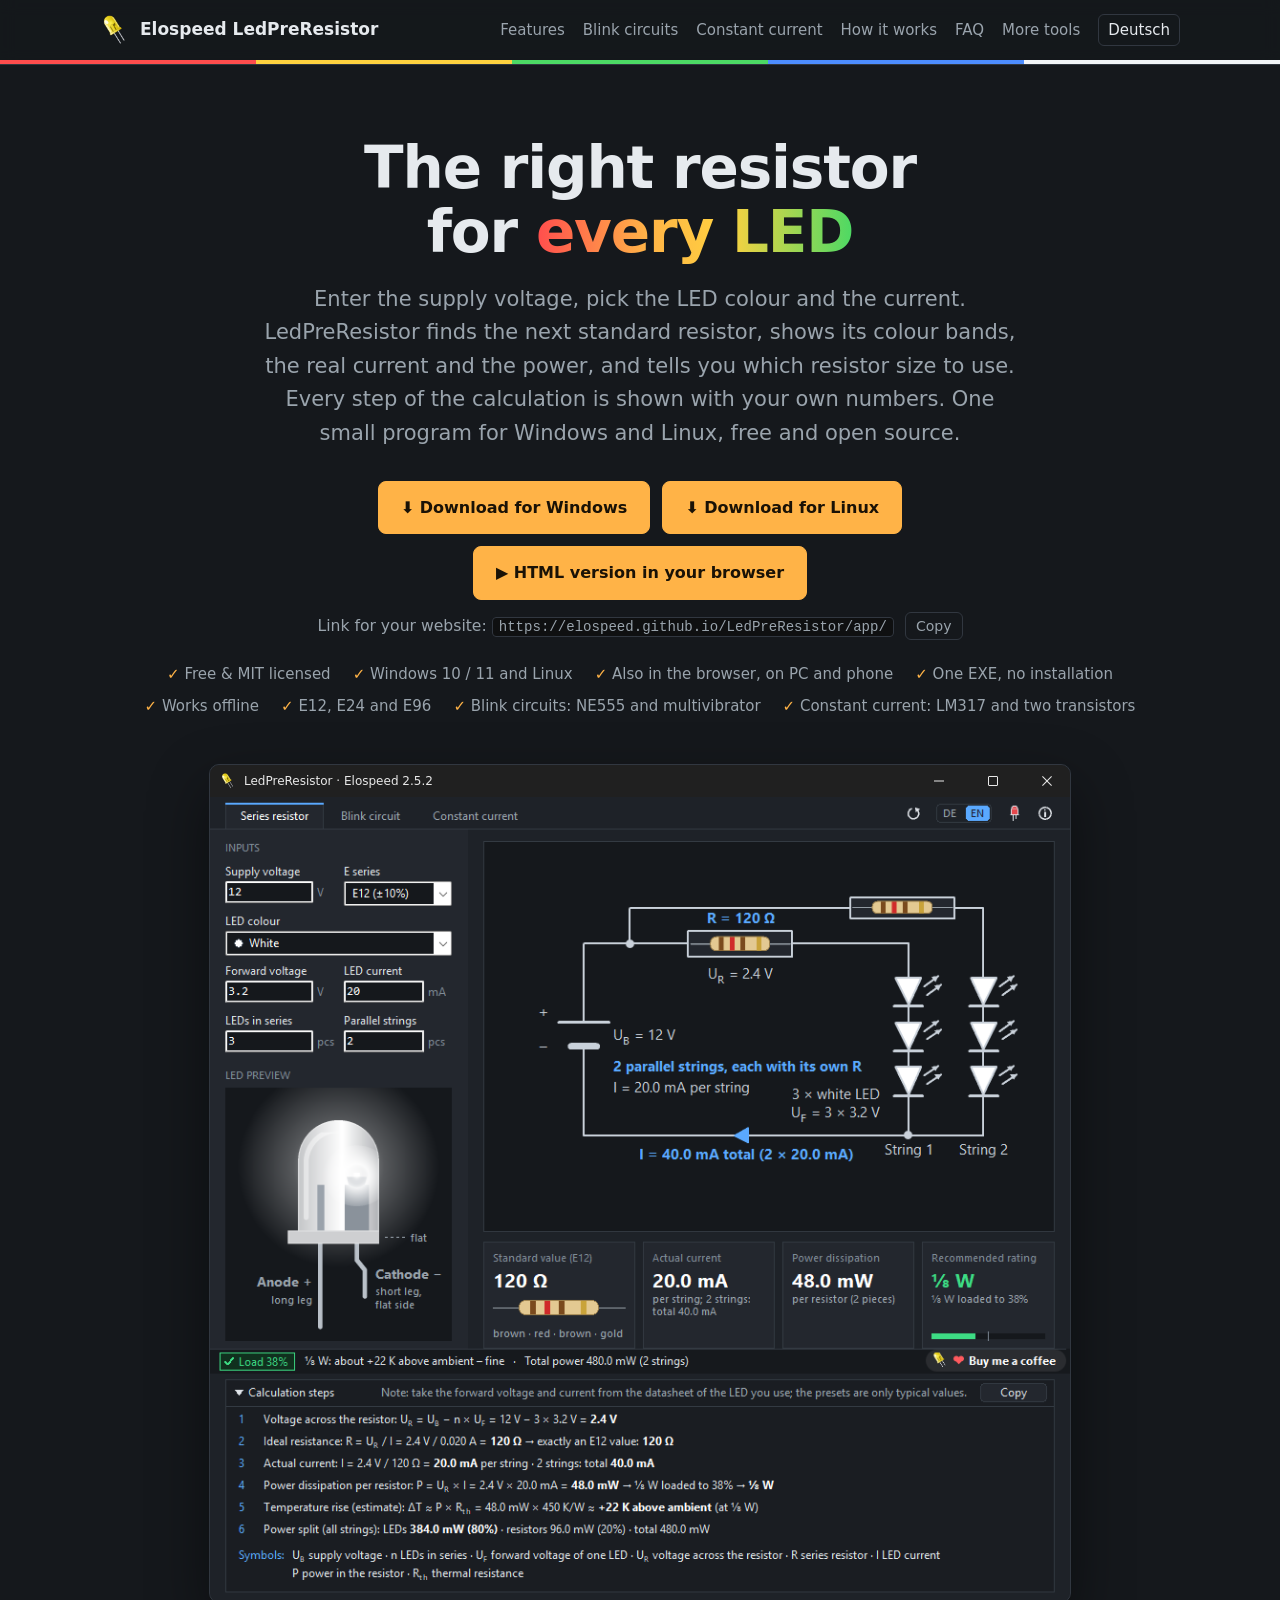
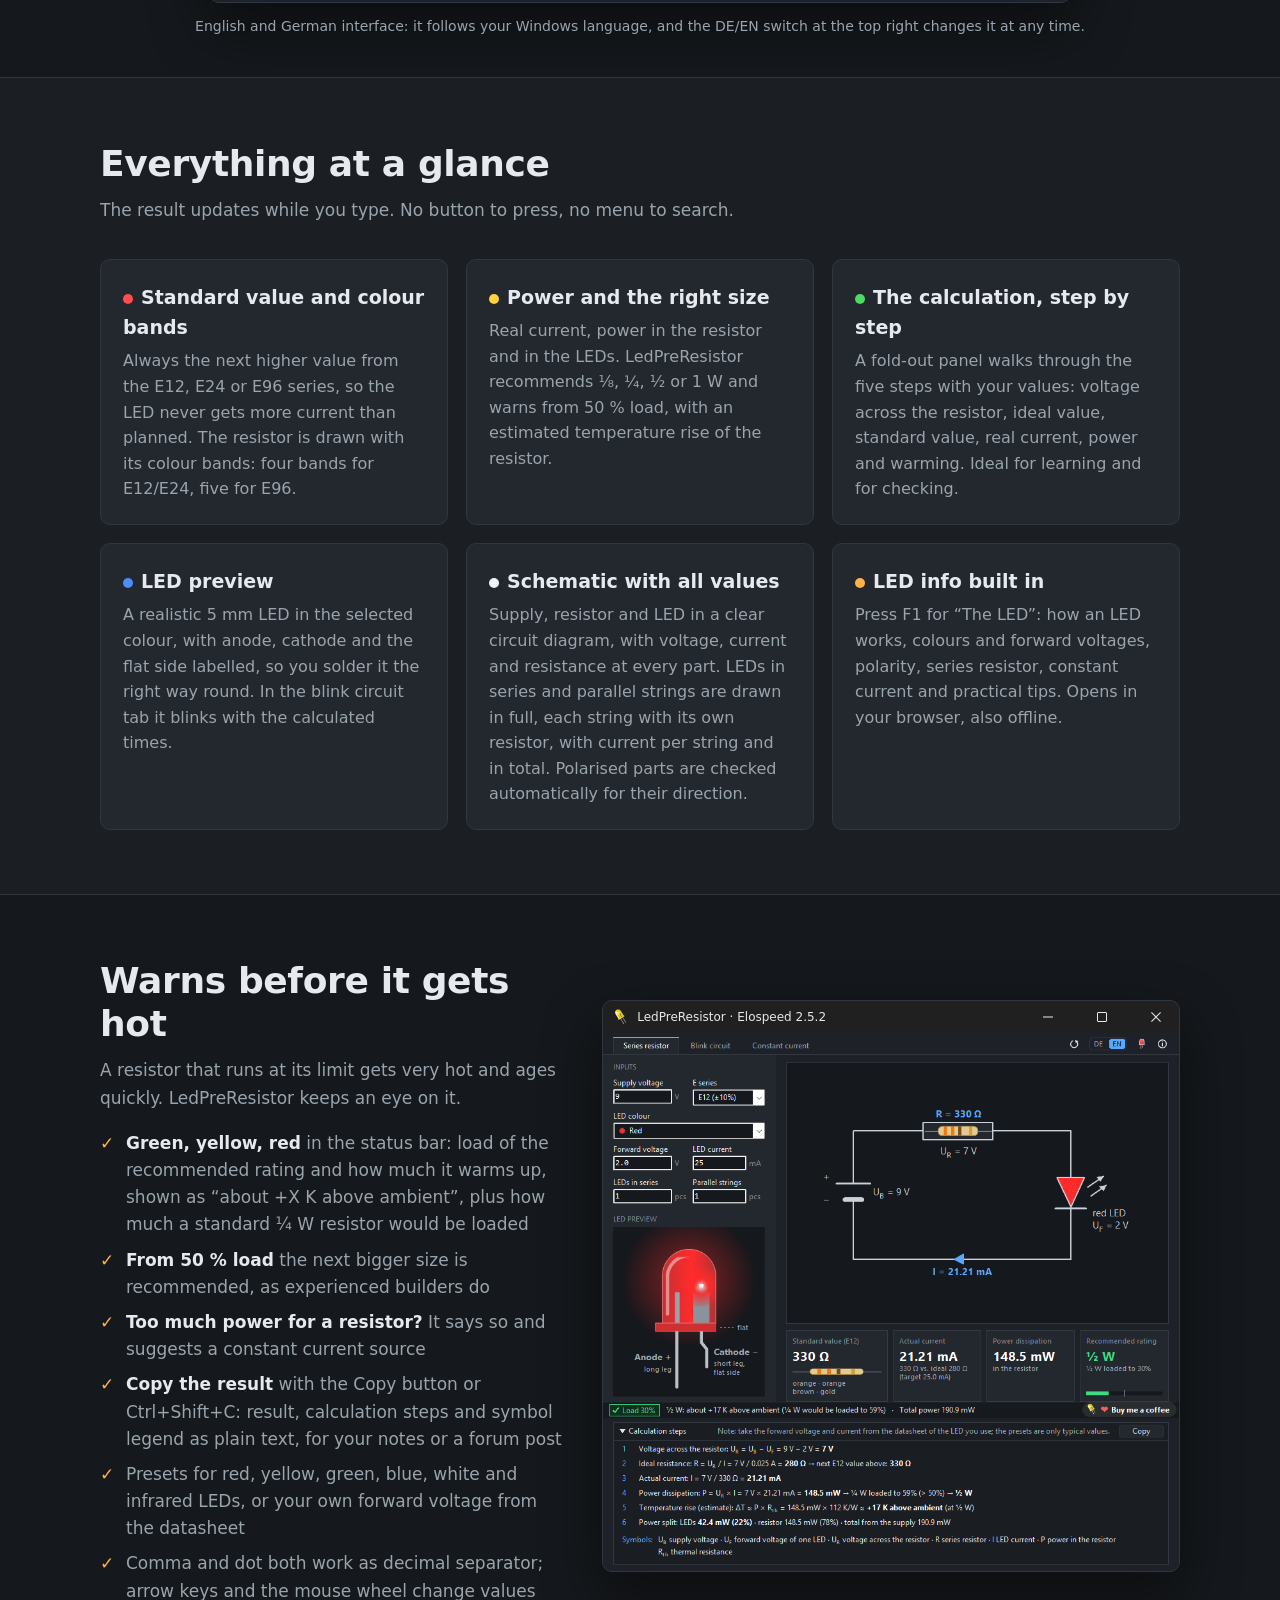
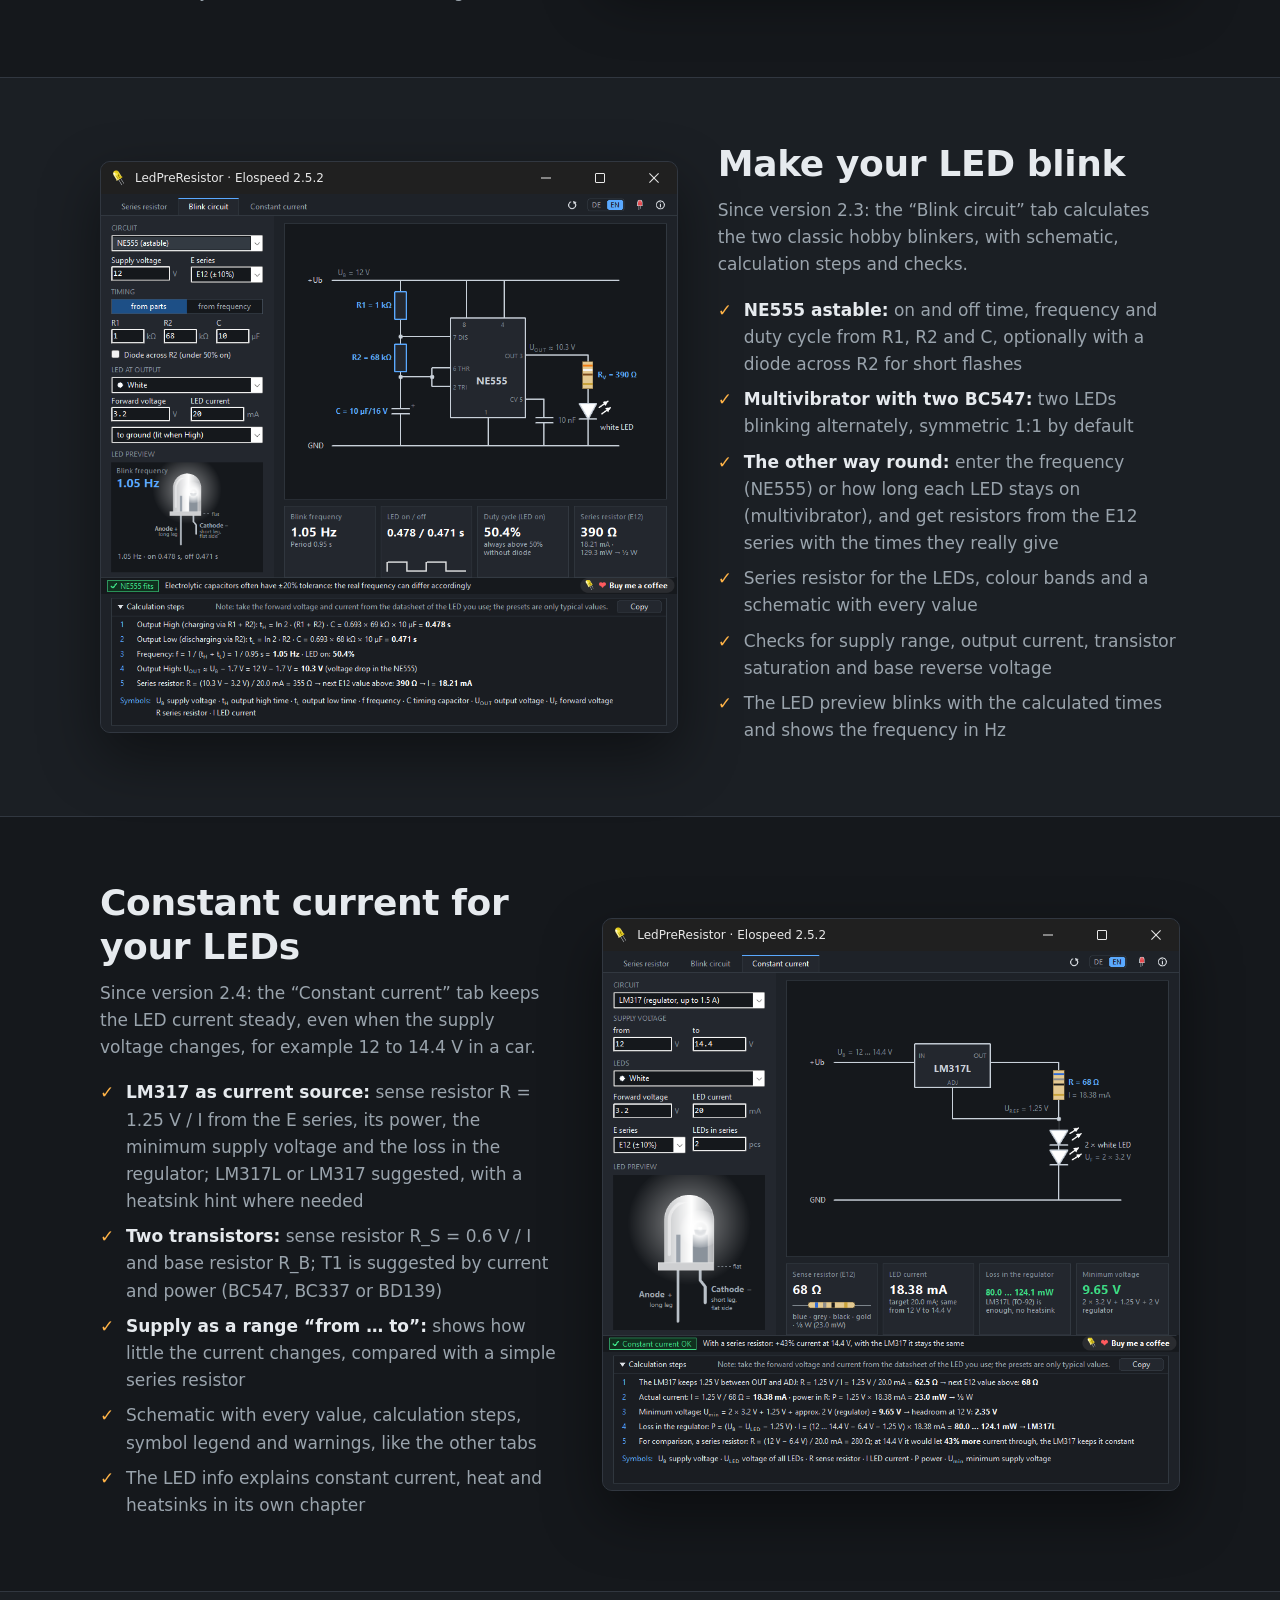
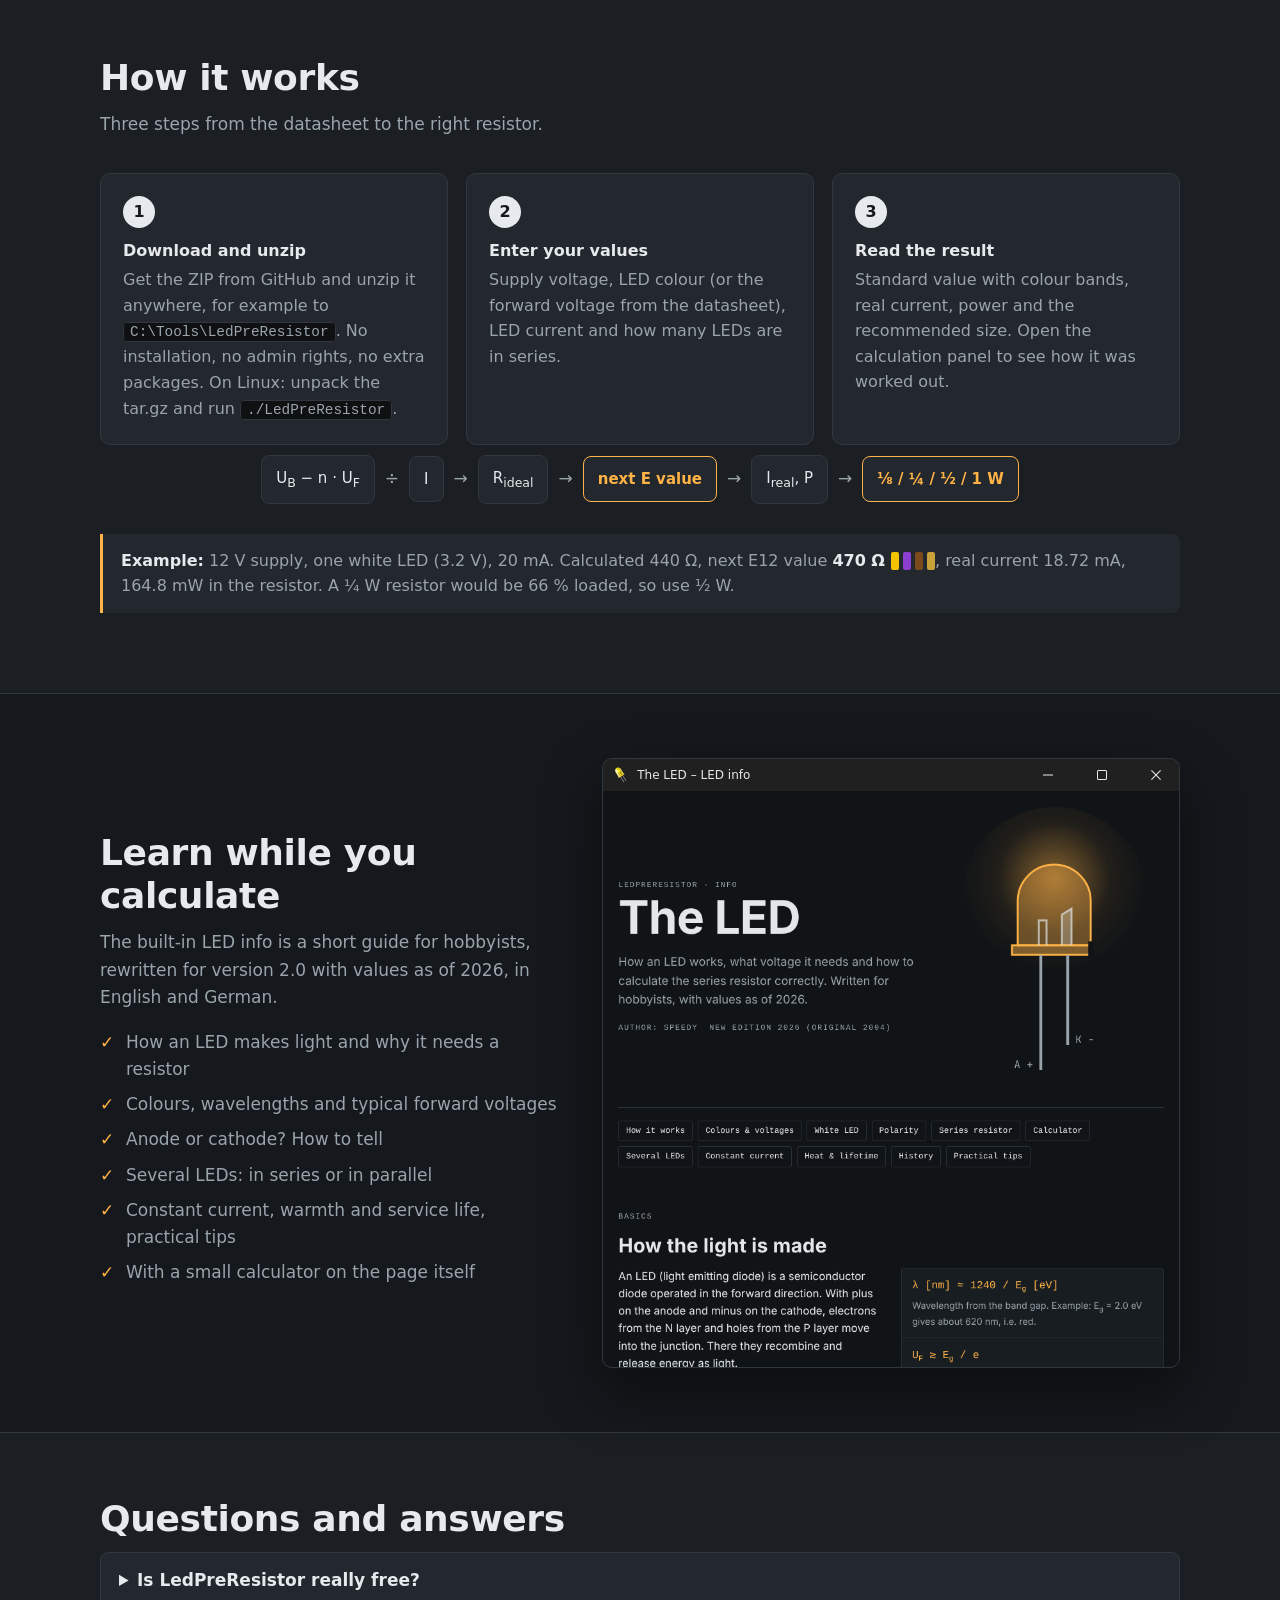
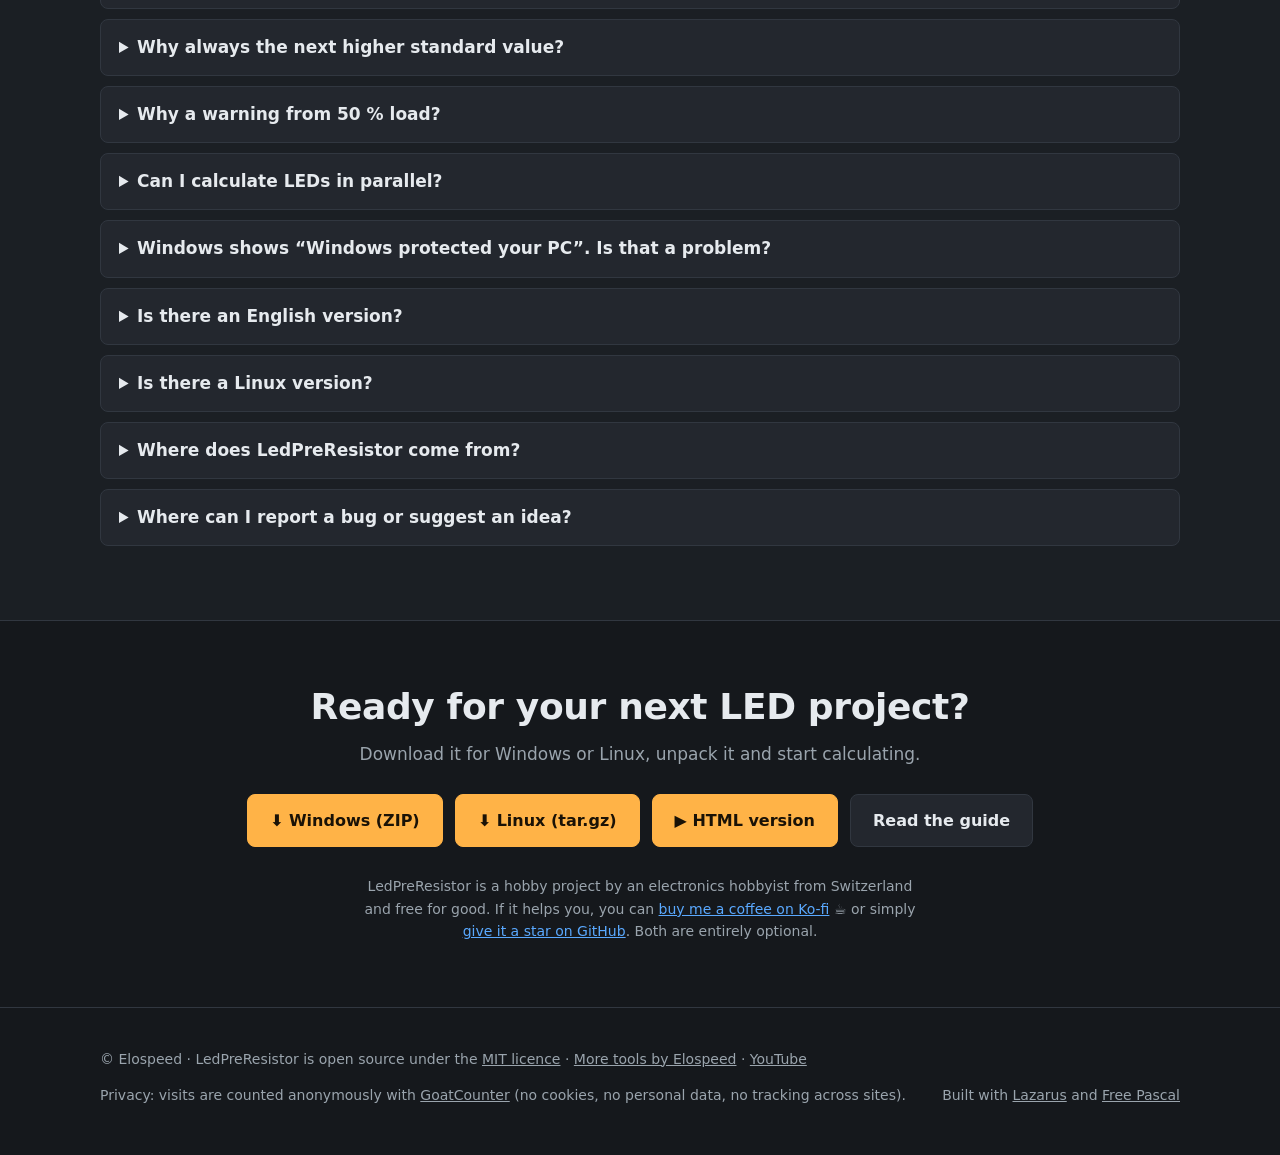
==== site/index.html @ efd25c9e "Projektseite: ohne Quelltext-Links" ====
<!doctype html>
<html lang="en">
<head>
<meta charset="utf-8">
<meta name="viewport" content="width=device-width, initial-scale=1">
<title>LedPreResistor – free LED series resistor calculator for Windows and Linux</title>
<meta name="description" content="Elospeed LedPreResistor calculates the series resistor for one or more LEDs: E12/E24/E96 standard value, colour bands, real current, power and the right resistor size, with a step-by-step explanation, plus a blink circuit calculator for the NE555 and the two-transistor multivibrator, and constant current sources with the LM317 or two transistors. Free, open source, for Windows and Linux.">
<meta name="keywords" content="LED resistor calculator, series resistor, LED current limiting resistor, E12, E24, E96, resistor colour code, NE555 blinker, astable multivibrator, LED flasher, electronics, Windows, Linux, free, open source">
<meta name="author" content="Elospeed">
<meta name="robots" content="index, follow">
<link rel="canonical" href="https://elospeed.github.io/LedPreResistor/">
<link rel="alternate" hreflang="en" href="https://elospeed.github.io/LedPreResistor/">
<link rel="alternate" hreflang="de" href="https://elospeed.github.io/LedPreResistor/de/">
<link rel="alternate" hreflang="x-default" href="https://elospeed.github.io/LedPreResistor/">
<meta name="theme-color" content="#15181c">
<link rel="icon" type="image/svg+xml" href="img/icon.svg">
<link rel="icon" type="image/png" href="img/icon-192.png">
<link rel="apple-touch-icon" href="img/icon-192.png">

<meta property="og:type" content="website">
<meta property="og:site_name" content="Elospeed LedPreResistor">
<meta property="og:title" content="LedPreResistor – LED series resistor calculator">
<meta property="og:description" content="Standard value, colour bands, power and the right resistor size for your LEDs, explained step by step. Free and open source for Windows and Linux.">
<meta property="og:url" content="https://elospeed.github.io/LedPreResistor/">
<meta property="og:image" content="https://elospeed.github.io/LedPreResistor/img/og-image.png">
<meta property="og:image:width" content="1200">
<meta property="og:image:height" content="630">
<meta property="og:locale" content="en_US">
<meta property="og:locale:alternate" content="de_DE">
<meta name="twitter:card" content="summary_large_image">
<meta name="twitter:title" content="LedPreResistor – LED series resistor calculator">
<meta name="twitter:description" content="Standard value, colour bands, power and the right resistor size for your LEDs, explained step by step. Free and open source for Windows and Linux.">
<meta name="twitter:image" content="https://elospeed.github.io/LedPreResistor/img/og-image.png">

<link rel="stylesheet" href="style.css">

<script type="application/ld+json">
{
  "@context": "https://schema.org",
  "@type": "SoftwareApplication",
  "name": "Elospeed LedPreResistor",
  "operatingSystem": "Windows 10, Windows 11 (64-bit), Linux (x86_64)",
  "applicationCategory": "UtilitiesApplication",
  "description": "Calculates the series resistor for one or more LEDs in series: next standard value from E12, E24 or E96, colour bands, real current, power and recommended resistor size, with a step-by-step explanation. Also calculates LED blink circuits with the NE555 or a two-transistor multivibrator, and constant current sources with the LM317 or two transistors.",
  "url": "https://elospeed.github.io/LedPreResistor/",
  "downloadUrl": "https://github.com/Elospeed/LedPreResistor/releases/latest",
  "softwareVersion": "2.5.2",
  "license": "https://opensource.org/licenses/MIT",
  "isAccessibleForFree": true,
  "offers": { "@type": "Offer", "price": "0", "priceCurrency": "USD" },
  "author": { "@type": "Organization", "name": "Elospeed", "url": "https://elospeed.github.io/", "sameAs": ["https://github.com/Elospeed"] },
  "screenshot": "https://elospeed.github.io/LedPreResistor/img/ledpreresistor-main-en.png"
}
</script>
</head>
<body>

<header class="top">
  <div class="wrap">
    <a class="brand" href="./"><img src="img/icon-192.png" alt="" width="30" height="30">Elospeed LedPreResistor</a>
    <nav>
      <a class="hide-m" href="#features">Features</a>
      <a class="hide-m" href="#blink">Blink circuits</a>
      <a class="hide-m" href="#constant-current">Constant current</a>
      <a class="hide-m" href="#how">How it works</a>
      <a class="hide-m" href="#faq">FAQ</a>
      <a class="hide-m" href="https://elospeed.github.io/">More tools</a>
      <a class="lang" href="de/" hreflang="de" lang="de">Deutsch</a>
    </nav>
  </div>
  <div class="stripes"><i></i><i></i><i></i><i></i><i></i></div>
</header>

<main>

<section class="hero">
  <div class="wrap">
    <h1>The right resistor<br>for <span class="grad">every LED</span></h1>
    <p class="lead">Enter the supply voltage, pick the LED colour and the current. LedPreResistor finds the next standard resistor, shows its colour bands, the real current and the power, and tells you which resistor size to use. Every step of the calculation is shown with your own numbers. One small program for Windows and Linux, free and open source.</p>
    <div class="cta">
      <a class="btn primary" href="https://github.com/Elospeed/LedPreResistor/releases/download/v2.5.2/LedPreResistor-2.5.2.zip">⬇ Download for Windows</a>
      <a class="btn primary" href="https://github.com/Elospeed/LedPreResistor/releases/download/v2.5.2/LedPreResistor-2.5.2-linux-x86_64.tar.gz">⬇ Download for Linux</a>
    </div>
    <div class="cta webapp">
      <a class="btn primary" href="app/" data-goatcounter-click="html-version-en">▶ HTML version in your browser</a>
    </div>
    <p class="applink">Link for your website: <code id="appUrl">https://elospeed.github.io/LedPreResistor/app/</code> <button type="button" class="copybtn" data-ok="Copied" onclick="copyAppUrl(this)">Copy</button></p>
    <ul class="facts">
      <li>Free &amp; MIT licensed</li>
      <li>Windows 10 / 11 and Linux</li>
      <li>Also in the browser, on PC and phone</li>
      <li>One EXE, no installation</li>
      <li>Works offline</li>
      <li>E12, E24 and E96</li>
      <li>Blink circuits: NE555 and multivibrator</li>
      <li>Constant current: LM317 and two transistors</li>
    </ul>
    <figure class="shot hero-shot">
      <div class="bar"><img src="img/icon-32.png" alt=""><span>LedPreResistor · Elospeed 2.5.2</span><i class="min"></i><i class="max"></i><i class="cls"></i></div>
      <img src="img/ledpreresistor-main-en.png" width="900" height="842" alt="LedPreResistor main window: 12 V supply, three white LEDs in series, 20 mA, two strings in parallel. Schematic with both strings, each with a 120 ohm resistor and three LEDs, 20 mA per string and 40 mA in total, and the calculation steps below">
    </figure>
    <figcaption>English and German interface: it follows your Windows language, and the DE/EN switch at the top right changes it at any time.</figcaption>
  </div>
</section>

<section id="features" class="alt">
  <div class="wrap">
    <h2>Everything at a glance</h2>
    <p class="sub">The result updates while you type. No button to press, no menu to search.</p>
    <div class="grid">
      <div class="card"><h3><span class="dot" style="background:var(--red)"></span>Standard value and colour bands</h3><p>Always the next higher value from the E12, E24 or E96 series, so the LED never gets more current than planned. The resistor is drawn with its colour bands: four bands for E12/E24, five for E96.</p></div>
      <div class="card"><h3><span class="dot" style="background:var(--yellow)"></span>Power and the right size</h3><p>Real current, power in the resistor and in the LEDs. LedPreResistor recommends ⅛, ¼, ½ or 1 W and warns from 50 % load, with an estimated temperature rise of the resistor.</p></div>
      <div class="card"><h3><span class="dot" style="background:var(--green)"></span>The calculation, step by step</h3><p>A fold-out panel walks through the five steps with your values: voltage across the resistor, ideal value, standard value, real current, power and warming. Ideal for learning and for checking.</p></div>
      <div class="card"><h3><span class="dot" style="background:var(--blue)"></span>LED preview</h3><p>A realistic 5 mm LED in the selected colour, with anode, cathode and the flat side labelled, so you solder it the right way round. In the blink circuit tab it blinks with the calculated times.</p></div>
      <div class="card"><h3><span class="dot" style="background:var(--white)"></span>Schematic with all values</h3><p>Supply, resistor and LED in a clear circuit diagram, with voltage, current and resistance at every part. LEDs in series and parallel strings are drawn in full, each string with its own resistor, with current per string and in total. Polarised parts are checked automatically for their direction.</p></div>
      <div class="card"><h3><span class="dot" style="background:var(--accent)"></span>LED info built in</h3><p>Press F1 for “The LED”: how an LED works, colours and forward voltages, polarity, series resistor, constant current and practical tips. Opens in your browser, also offline.</p></div>
    </div>
  </div>
</section>

<section>
  <div class="wrap split">
    <div>
      <h2>Warns before it gets hot</h2>
      <p class="sub" style="margin-bottom:0">A resistor that runs at its limit gets very hot and ages quickly. LedPreResistor keeps an eye on it.</p>
      <ul class="ticks">
        <li><strong>Green, yellow, red</strong> in the status bar: load of the recommended rating and how much it warms up, shown as “about +X K above ambient”, plus how much a standard ¼ W resistor would be loaded</li>
        <li><strong>From 50 % load</strong> the next bigger size is recommended, as experienced builders do</li>
        <li><strong>Too much power for a resistor?</strong> It says so and suggests a constant current source</li>
        <li><strong>Copy the result</strong> with the Copy button or Ctrl+Shift+C: result, calculation steps and symbol legend as plain text, for your notes or a forum post</li>
        <li>Presets for red, yellow, green, blue, white and infrared LEDs, or your own forward voltage from the datasheet</li>
        <li>Comma and dot both work as decimal separator; arrow keys and the mouse wheel change values</li>
      </ul>
    </div>
    <figure class="shot">
      <div class="bar"><img src="img/icon-32.png" alt=""><span>LedPreResistor · Elospeed 2.5.2</span><i class="min"></i><i class="max"></i><i class="cls"></i></div>
      <img src="img/ledpreresistor-warning-en.png" width="900" height="842" alt="LedPreResistor with 9 V, red LED, 25 mA: 330 ohm, 148.5 mW, half a watt recommended and loaded to 30 percent; a quarter watt resistor would be loaded to 59 percent" loading="lazy">
    </figure>
  </div>
</section>

<section id="blink" class="alt">
  <div class="wrap split rev">
    <div>
      <h2>Make your LED blink</h2>
      <p class="sub" style="margin-bottom:0">Since version 2.3: the “Blink circuit” tab calculates the two classic hobby blinkers, with schematic, calculation steps and checks.</p>
      <ul class="ticks">
        <li><strong>NE555 astable:</strong> on and off time, frequency and duty cycle from R1, R2 and C, optionally with a diode across R2 for short flashes</li>
        <li><strong>Multivibrator with two BC547:</strong> two LEDs blinking alternately, symmetric 1:1 by default</li>
        <li><strong>The other way round:</strong> enter the frequency (NE555) or how long each LED stays on (multivibrator), and get resistors from the E12 series with the times they really give</li>
        <li>Series resistor for the LEDs, colour bands and a schematic with every value</li>
        <li>Checks for supply range, output current, transistor saturation and base reverse voltage</li>
        <li>The LED preview blinks with the calculated times and shows the frequency in Hz</li>
      </ul>
    </div>
    <figure class="shot">
      <div class="bar"><img src="img/icon-32.png" alt=""><span>LedPreResistor · Elospeed 2.5.2</span><i class="min"></i><i class="max"></i><i class="cls"></i></div>
      <img src="img/ledpreresistor-blink-en.png" width="900" height="842" alt="LedPreResistor blink circuit tab: NE555 astable with R1 1 kilohm, R2 68 kilohm and a 10 microfarad / 16 V capacitor at 12 V, 1.05 Hz, 50.4 percent duty cycle, series resistor 390 ohm for a white LED, schematic and calculation steps" loading="lazy">
    </figure>
  </div>
</section>

<section id="constant-current">
  <div class="wrap split">
    <div>
      <h2>Constant current for your LEDs</h2>
      <p class="sub" style="margin-bottom:0">Since version 2.4: the “Constant current” tab keeps the LED current steady, even when the supply voltage changes, for example 12 to 14.4 V in a car.</p>
      <ul class="ticks">
        <li><strong>LM317 as current source:</strong> sense resistor R = 1.25 V / I from the E series, its power, the minimum supply voltage and the loss in the regulator; LM317L or LM317 suggested, with a heatsink hint where needed</li>
        <li><strong>Two transistors:</strong> sense resistor R_S = 0.6 V / I and base resistor R_B; T1 is suggested by current and power (BC547, BC337 or BD139)</li>
        <li><strong>Supply as a range “from … to”:</strong> shows how little the current changes, compared with a simple series resistor</li>
        <li>Schematic with every value, calculation steps, symbol legend and warnings, like the other tabs</li>
        <li>The LED info explains constant current, heat and heatsinks in its own chapter</li>
      </ul>
    </div>
    <figure class="shot">
      <div class="bar"><img src="img/icon-32.png" alt=""><span>LedPreResistor · Elospeed 2.5.2</span><i class="min"></i><i class="max"></i><i class="cls"></i></div>
      <img src="img/ledpreresistor-ksq-en.png" width="900" height="842" alt="LedPreResistor constant current tab: LM317 as current source for two white LEDs at 20 mA, supply 12 to 14.4 V, sense resistor 68 ohm, 18.38 mA, schematic and calculation steps" loading="lazy">
    </figure>
  </div>
</section>

<section id="how" class="alt">
  <div class="wrap">
    <h2>How it works</h2>
    <p class="sub">Three steps from the datasheet to the right resistor.</p>
    <ol class="steps">
      <li><strong>Download and unzip</strong>Get the ZIP from GitHub and unzip it anywhere, for example to <code>C:\Tools\LedPreResistor</code>. No installation, no admin rights, no extra packages. On Linux: unpack the tar.gz and run <code>./LedPreResistor</code>.</li>
      <li><strong>Enter your values</strong>Supply voltage, LED colour (or the forward voltage from the datasheet), LED current and how many LEDs are in series.</li>
      <li><strong>Read the result</strong>Standard value with colour bands, real current, power and the recommended size. Open the calculation panel to see how it was worked out.</li>
    </ol>
    <div class="flow" aria-label="Calculation">
      <span class="n">U<sub>B</sub> − n · U<sub>F</sub></span><span class="a">÷</span>
      <span class="n">I</span><span class="a">→</span>
      <span class="n">R<sub>ideal</sub></span><span class="a">→</span>
      <span class="n hl">next E value</span><span class="a">→</span>
      <span class="n">I<sub>real</sub>, P</span><span class="a">→</span>
      <span class="n hl">⅛ / ¼ / ½ / 1 W</span>
    </div>
    <p class="note" style="margin-top:30px"><strong>Example:</strong> 12 V supply, one white LED (3.2 V), 20 mA. Calculated 440 Ω, next E12 value <strong>470 Ω</strong><span class="bands" aria-label="yellow violet brown gold"><i style="background:#f4c300"></i><i style="background:#8a3fd1"></i><i style="background:#7a4a1d"></i><i style="background:#c9a33a"></i></span>, real current 18.72 mA, 164.8 mW in the resistor. A ¼ W resistor would be 66 % loaded, so use ½ W.</p>
  </div>
</section>

<section>
  <div class="wrap split">
    <div>
      <h2>Learn while you calculate</h2>
      <p class="sub" style="margin-bottom:0">The built-in LED info is a short guide for hobbyists, rewritten for version 2.0 with values as of 2026, in English and German.</p>
      <ul class="ticks">
        <li>How an LED makes light and why it needs a resistor</li>
        <li>Colours, wavelengths and typical forward voltages</li>
        <li>Anode or cathode? How to tell</li>
        <li>Several LEDs: in series or in parallel</li>
        <li>Constant current, warmth and service life, practical tips</li>
        <li>With a small calculator on the page itself</li>
      </ul>
    </div>
    <figure class="shot">
      <div class="bar"><img src="img/icon-32.png" alt=""><span>The LED – LED info</span><i class="min"></i><i class="max"></i><i class="cls"></i></div>
      <img src="img/led-info-en.png" width="900" height="900" alt="The LED info page “The LED” in dark design with a glowing LED, a table of contents and the first chapter on how the light is made" loading="lazy">
    </figure>
  </div>
</section>

<section id="faq" class="alt">
  <div class="wrap">
    <h2>Questions and answers</h2>
    <details>
      <summary>Is LedPreResistor really free?</summary>
      <p>Yes. LedPreResistor is open source under the MIT licence. There are no ads, no account and no paid version. If you like it, you can leave a voluntary donation on <a href="https://ko-fi.com/elospeed" data-goatcounter-click="ko-fi-faq-en">Ko-fi</a>.</p>
    </details>
    <details>
      <summary>Why always the next higher standard value?</summary>
      <p>A lower value would let more current through the LED than you planned. The next higher value keeps the current at or a little below your target. LedPreResistor shows the real current with the standard value, so you see exactly what you get.</p>
    </details>
    <details>
      <summary>Why a warning from 50 % load?</summary>
      <p>A resistor may be loaded up to its rated power, but then it gets very hot. With half the rated power it stays cool, lasts longer and the circuit board does not suffer. The warming is shown as a rise above ambient (“+37 K above ambient” means about 57 °C at 20 °C room temperature) and is an estimate for a standard through-hole resistor in free air.</p>
    </details>
    <details>
      <summary>Can I calculate LEDs in parallel?</summary>
      <p>Give every LED in parallel its own resistor and calculate it as a single LED. LEDs in parallel on one shared resistor share the current unevenly. For LEDs in series, enter the number of LEDs and LedPreResistor subtracts all forward voltages.</p>
    </details>
    <details>
      <summary>Windows shows “Windows protected your PC”. Is that a problem?</summary>
      <p>LedPreResistor is not digitally signed, because signing certificates cost money every year. Click “More info” and then “Run anyway”. Every release lists a SHA-256 checksum, so you can check that the file is unchanged.</p>
    </details>
    <details>
      <summary>Is there an English version?</summary>
      <p>Yes, since version 2.1. The program and the LED info are in English and German. LedPreResistor starts in German on a German Windows and in English everywhere else; the DE/EN switch at the top right changes it at any time.</p>
    </details>
    <details>
      <summary>Is there a Linux version?</summary>
      <p>Yes, since version 2.2: a native Linux build (x86_64, GTK2), no Wine needed. Unpack <code>LedPreResistor-2.5.2-linux-x86_64.tar.gz</code> and run <code>./LedPreResistor</code>. <code>./install.sh</code> adds it to your application menu without root. It needs GTK2, which most desktops already have (otherwise <code>sudo apt install libgtk2.0-0</code>, <code>sudo dnf install gtk2</code> or <code>sudo pacman -S gtk2</code>). Settings are stored in <code>~/.config/LedPreResistor/</code>.</p>
    </details>
    <details>
      <summary>Where does LedPreResistor come from?</summary>
      <p>The first “LED Pre-Resistor” was a small freeware tool from 2004, written in Delphi 7. Version 2.0 is a complete rebuild in Lazarus: a single 64-bit EXE, new design, corrected calculation (an exact 330 Ω no longer jumps to 390 Ω) and new features like the calculation panel and the LED preview.</p>
    </details>
    <details>
      <summary>Where can I report a bug or suggest an idea?</summary>
      <p>Open an <a href="https://github.com/Elospeed/LedPreResistor/issues">issue on GitHub</a>. Reading works without an account, writing needs a free GitHub account.</p>
    </details>
  </div>
</section>

<section>
  <div class="wrap" style="text-align:center">
    <h2>Ready for your next LED project?</h2>
    <p class="sub" style="margin:0 auto 26px">Download it for Windows or Linux, unpack it and start calculating.</p>
    <div class="cta">
      <a class="btn primary" href="https://github.com/Elospeed/LedPreResistor/releases/download/v2.5.2/LedPreResistor-2.5.2.zip">⬇ Windows (ZIP)</a>
      <a class="btn primary" href="https://github.com/Elospeed/LedPreResistor/releases/download/v2.5.2/LedPreResistor-2.5.2-linux-x86_64.tar.gz">⬇ Linux (tar.gz)</a>
      <a class="btn primary" href="app/">▶ HTML version</a>
      <a class="btn" href="https://github.com/Elospeed/LedPreResistor#readme">Read the guide</a>
    </div>
    <p class="support">LedPreResistor is a hobby project by an electronics hobbyist from Switzerland and free for good. If it helps you, you can <a href="https://ko-fi.com/elospeed" data-goatcounter-click="ko-fi-support-en">buy me a coffee on Ko-fi</a> ☕ or simply <a href="https://github.com/Elospeed/LedPreResistor" data-goatcounter-click="github-star-en">give it a star on GitHub</a>. Both are entirely optional.</p>
  </div>
</section>

</main>

<footer>
  <div class="wrap">
    <div>© Elospeed · LedPreResistor is open source under the <a href="https://github.com/Elospeed/LedPreResistor/blob/main/LICENSE">MIT licence</a> · <a href="https://elospeed.github.io/">More tools by Elospeed</a> · <a href="https://www.youtube.com/@elospeed">YouTube</a></div>
    <div>Privacy: visits are counted anonymously with <a href="https://www.goatcounter.com/help/privacy">GoatCounter</a> (no cookies, no personal data, no tracking across sites).</div>
    <div>Built with <a href="https://www.lazarus-ide.org">Lazarus</a> and <a href="https://www.freepascal.org">Free Pascal</a></div>
  </div>
</footer>

<script>
function copyAppUrl(b){var t=document.getElementById("appUrl").textContent,l=b.textContent;function done(){b.textContent=b.dataset.ok;setTimeout(function(){b.textContent=l},1500)}if(navigator.clipboard){navigator.clipboard.writeText(t).then(done,function(){})}}
</script>
<script data-goatcounter="https://elospeed.goatcounter.com/count" async src="https://gc.zgo.at/count.js"></script>
</body>
</html>
---- site/style.css ----
/* Elospeed LedPreResistor - Projektseite
   Ein einziges Stylesheet für die englische und die deutsche Seite.
   Aufbau wie die StemMaker-Seite; Farben wie im Programm (Entwurf «Labor 2»),
   der Streifen oben zeigt die LED-Farben Rot, Gelb, Grün, Blau, Weiss. */

:root {
  --bg: #15181c;
  --bg-2: #1b1f24;
  --panel: #23272e;
  --line: #313740;
  --text: #e6eaee;
  --muted: #9aa4ad;
  --red: #ff4d4d;
  --yellow: #ffd23f;
  --green: #4cd964;
  --blue: #4d8dff;
  --white: #f2f4f7;
  --link: #5aa9ff;
  --accent: #ffb347;
  --radius: 10px;
  --max: 1120px;
}

* { box-sizing: border-box; }

html { scroll-behavior: smooth; }

body {
  margin: 0;
  background: var(--bg);
  color: var(--text);
  font-family: "Inter", system-ui, -apple-system, "Segoe UI", Roboto, sans-serif;
  font-size: 17px;
  line-height: 1.6;
  -webkit-font-smoothing: antialiased;
}

a { color: var(--link); }
a:hover { color: #9ccaff; }

img { max-width: 100%; height: auto; display: block; }

.wrap { max-width: var(--max); margin: 0 auto; padding: 0 20px; }

/* ---- Kopfzeile ---- */
header.top {
  position: sticky; top: 0; z-index: 10;
  background: rgba(21, 24, 28, .88);
  backdrop-filter: blur(8px);
  border-bottom: 1px solid var(--line);
}
header.top .wrap {
  display: flex; align-items: center; gap: 16px;
  height: 60px;
}
.brand {
  display: flex; align-items: center; gap: 10px;
  color: var(--text); text-decoration: none; font-weight: 700;
}
.brand img { width: 30px; height: 30px; border-radius: 6px; }
header.top nav { margin-left: auto; display: flex; gap: 18px; align-items: center; }
header.top nav a { color: var(--muted); text-decoration: none; font-size: 15px; }
header.top nav a:hover { color: var(--text); }
header.top nav .lang {
  border: 1px solid var(--line); border-radius: 6px; padding: 3px 9px; color: var(--text);
}
@media (max-width: 720px) {
  header.top nav a.hide-m { display: none; }
}

/* ---- Streifen in den LED-Farben als Markenzeichen ---- */
.stripes { display: flex; height: 4px; }
.stripes i { flex: 1; }
.stripes i:nth-child(1) { background: var(--red); }
.stripes i:nth-child(2) { background: var(--yellow); }
.stripes i:nth-child(3) { background: var(--green); }
.stripes i:nth-child(4) { background: var(--blue); }
.stripes i:nth-child(5) { background: var(--white); }

/* ---- Startbereich ---- */
.hero { padding: 72px 0 40px; text-align: center; }
.hero h1 {
  font-size: clamp(34px, 5.5vw, 58px);
  line-height: 1.1; margin: 0 0 18px; letter-spacing: -.02em;
}
.hero h1 .grad {
  background: linear-gradient(90deg, var(--red), var(--accent) 35%, var(--yellow) 60%, var(--green));
  -webkit-background-clip: text; background-clip: text; color: transparent;
}
.hero p.lead {
  font-size: clamp(18px, 2.2vw, 21px); color: var(--muted);
  max-width: 760px; margin: 0 auto 30px;
}
.cta { display: flex; gap: 12px; justify-content: center; flex-wrap: wrap; }
/* leiser Spenden-Hinweis unter dem Download-Knopf am Seitenende */
.support { max-width: 560px; margin: 28px auto 0; font-size: 14px; color: var(--muted); }
.btn {
  display: inline-flex; align-items: center; gap: 8px;
  padding: 13px 22px; border-radius: 8px; font-weight: 700; font-size: 16px;
  text-decoration: none; border: 1px solid var(--line); color: var(--text);
  background: var(--panel);
}
.btn:hover { color: var(--text); border-color: #4a4d52; }
.btn.primary { background: var(--accent); border-color: var(--accent); color: #1a1206; }
.btn.primary:hover { background: #ffc56e; color: #1a1206; }
.hero .facts {
  margin: 22px 0 0; padding: 0; list-style: none;
  display: flex; gap: 8px 22px; justify-content: center; flex-wrap: wrap;
  color: var(--muted); font-size: 15px;
}
.hero .facts li::before { content: "✓ "; color: var(--accent); }

/* ---- Screenshots im Fensterrahmen ---- */
.shot {
  margin: 0; background: var(--panel);
  border: 1px solid var(--line); border-radius: var(--radius);
  overflow: hidden; box-shadow: 0 24px 60px rgba(0, 0, 0, .45);
}
/* Titelleiste wie unter Windows 11: Symbol und Titel links, Minimieren/Maximieren/Schliessen rechts */
.shot .bar {
  display: flex; align-items: center; gap: 8px;
  height: 32px; padding: 0 0 0 10px; background: #202020;
  font: 12px "Segoe UI", system-ui, sans-serif; color: #e8e8e8;
}
.shot.light .bar { background: #f3f3f3; color: #1b1b1b; border-bottom: 1px solid #e5e5e5; }
.shot .bar img { width: 16px; height: 16px; flex: none; }
.shot .bar span { flex: 1; text-align: left; white-space: nowrap; overflow: hidden; text-overflow: ellipsis; }
.shot .bar i { position: relative; width: 46px; height: 32px; flex: none; }
.shot .bar i::before, .shot .bar i::after {
  content: ""; position: absolute; left: 50%; top: 50%; transform: translate(-50%, -50%);
}
.shot .bar .min::before { width: 10px; height: 1px; background: currentColor; }
.shot .bar .max::before { width: 8px; height: 8px; border: 1px solid currentColor; border-radius: 1px; }
.shot .bar .cls::before, .shot .bar .cls::after { width: 13px; height: 1px; background: currentColor; }
.shot .bar .cls::before { transform: translate(-50%, -50%) rotate(45deg); }
.shot .bar .cls::after { transform: translate(-50%, -50%) rotate(-45deg); }
@media (max-width: 560px) { .shot .bar i { width: 32px; } }
.shot img { width: 100%; }
figcaption { color: var(--muted); font-size: 14px; text-align: center; margin-top: 12px; }
.hero-shot { max-width: 862px; margin: 46px auto 0; }

/* ---- Abschnitte ---- */
section { padding: 64px 0; }
section.alt { background: var(--bg-2); border-top: 1px solid var(--line); border-bottom: 1px solid var(--line); }
h2 { font-size: clamp(26px, 3.4vw, 36px); margin: 0 0 12px; letter-spacing: -.01em; line-height: 1.2; }
h3 { font-size: 19px; margin: 0 0 6px; }
.sub { color: var(--muted); margin: 0 0 34px; max-width: 760px; }

.grid { display: grid; gap: 18px; grid-template-columns: repeat(auto-fit, minmax(min(100%, 300px), 1fr)); }
.card {
  background: var(--panel); border: 1px solid var(--line);
  border-radius: var(--radius); padding: 22px;
}
.card p { margin: 0; color: var(--muted); font-size: 16px; }
.card .dot { width: 10px; height: 10px; border-radius: 50%; display: inline-block; margin-right: 8px; }

/* Schritte */
ol.steps { list-style: none; padding: 0; margin: 0; counter-reset: s; display: grid; gap: 18px;
  grid-template-columns: repeat(auto-fit, minmax(230px, 1fr)); }
ol.steps li { counter-increment: s; background: var(--panel); border: 1px solid var(--line);
  border-radius: var(--radius); padding: 22px; color: var(--muted); font-size: 16px; }
ol.steps li::before {
  content: counter(s); display: flex; align-items: center; justify-content: center;
  width: 32px; height: 32px; border-radius: 50%; margin-bottom: 10px;
  background: var(--text); color: var(--bg); font-weight: 800;
}
ol.steps li strong { color: var(--text); display: block; margin-bottom: 4px; }

/* Zwei Spalten: Text + Bild */
.split { display: grid; gap: 40px; align-items: center; grid-template-columns: 1fr 1.25fr; }
.split.rev { grid-template-columns: 1.25fr 1fr; }
.split.rev > :first-child { order: 2; }
@media (max-width: 860px) {
  .split, .split.rev { grid-template-columns: 1fr; }
  .split.rev > :first-child { order: 0; }
}
ul.ticks { padding: 0; list-style: none; margin: 18px 0 0; }
ul.ticks li { padding-left: 26px; position: relative; margin: 8px 0; color: var(--muted); }
ul.ticks li::before { content: "✓"; position: absolute; left: 0; color: var(--accent); font-weight: 700; }
ul.ticks li strong { color: var(--text); }

/* Diagramm */
.flow { display: flex; flex-wrap: wrap; gap: 10px; align-items: center; justify-content: center; margin-top: 10px; }
.flow .n { background: var(--panel); border: 1px solid var(--line); border-radius: 8px; padding: 10px 14px; font-size: 15px; }
.flow .a { color: var(--muted); }
.flow .n.hl { border-color: var(--accent); color: var(--accent); font-weight: 700; }

/* Tabelle */
table { width: 100%; border-collapse: collapse; font-size: 16px; }
th, td { text-align: left; padding: 11px 12px; border-bottom: 1px solid var(--line); vertical-align: top; }
th { color: var(--muted); font-weight: 600; font-size: 14px; }
.table-wrap { overflow-x: auto; background: var(--panel); border: 1px solid var(--line); border-radius: var(--radius); }

/* Hinweise */
.note { border-left: 3px solid var(--accent); background: var(--panel); padding: 14px 18px; border-radius: 0 8px 8px 0; color: var(--muted); font-size: 16px; }
.note strong { color: var(--text); }

/* FAQ */
details { background: var(--panel); border: 1px solid var(--line); border-radius: 8px; padding: 14px 18px; margin-bottom: 10px; }
details summary { cursor: pointer; font-weight: 700; }
details p { color: var(--muted); margin: 10px 0 0; font-size: 16px; }

/* Fuss */
footer { padding: 40px 0 50px; color: var(--muted); font-size: 14px; border-top: 1px solid var(--line); }
footer .wrap { display: flex; gap: 14px 28px; flex-wrap: wrap; justify-content: space-between; }
footer a { color: var(--muted); }

code { background: #0f1011; border: 1px solid var(--line); border-radius: 4px; padding: 1px 6px; font-size: .9em; }

/* Kopfzeile auf dem Handy: Name nicht umbrechen */
.brand { white-space: nowrap; }
@media (max-width: 420px) {
  header.top nav { gap: 12px; }
  .brand { font-size: 15px; }
}

/* ---- Demnächst (Coming soon) ---- */
.badge {
  display: inline-block; margin-bottom: 12px; padding: 4px 12px; border-radius: 999px;
  background: var(--accent); color: #0d0d0d; font-size: 13px; font-weight: 800;
  letter-spacing: .06em; text-transform: uppercase;
}
.soon { margin-top: 26px; }
.soon p { color: var(--muted); margin: 0; }
.soon p strong { color: var(--text); }
.soon ul.ticks { margin-top: 8px; }

/* Beispielrechnung: Farbringe als kleine Balken */
.bands { display: inline-flex; gap: 4px; vertical-align: middle; margin-left: 6px; }
.bands i { width: 8px; height: 18px; border-radius: 2px; display: inline-block; }

/* HTML-Version: Knopf unter den Downloads und Link zum Kopieren */
.cta.webapp { margin-top: 12px; }
.applink { text-align: center; margin: 12px 0 0; font-size: .92em; color: var(--muted, #a0a4aa); overflow-wrap: anywhere; }
.copybtn { font: inherit; font-size: .9em; margin-left: 6px; padding: 2px 10px; border-radius: 6px; border: 1px solid var(--line); background: transparent; color: inherit; cursor: pointer; }
.copybtn:hover { border-color: #4a4d52; }
.applink code { white-space: normal; word-break: break-all; }
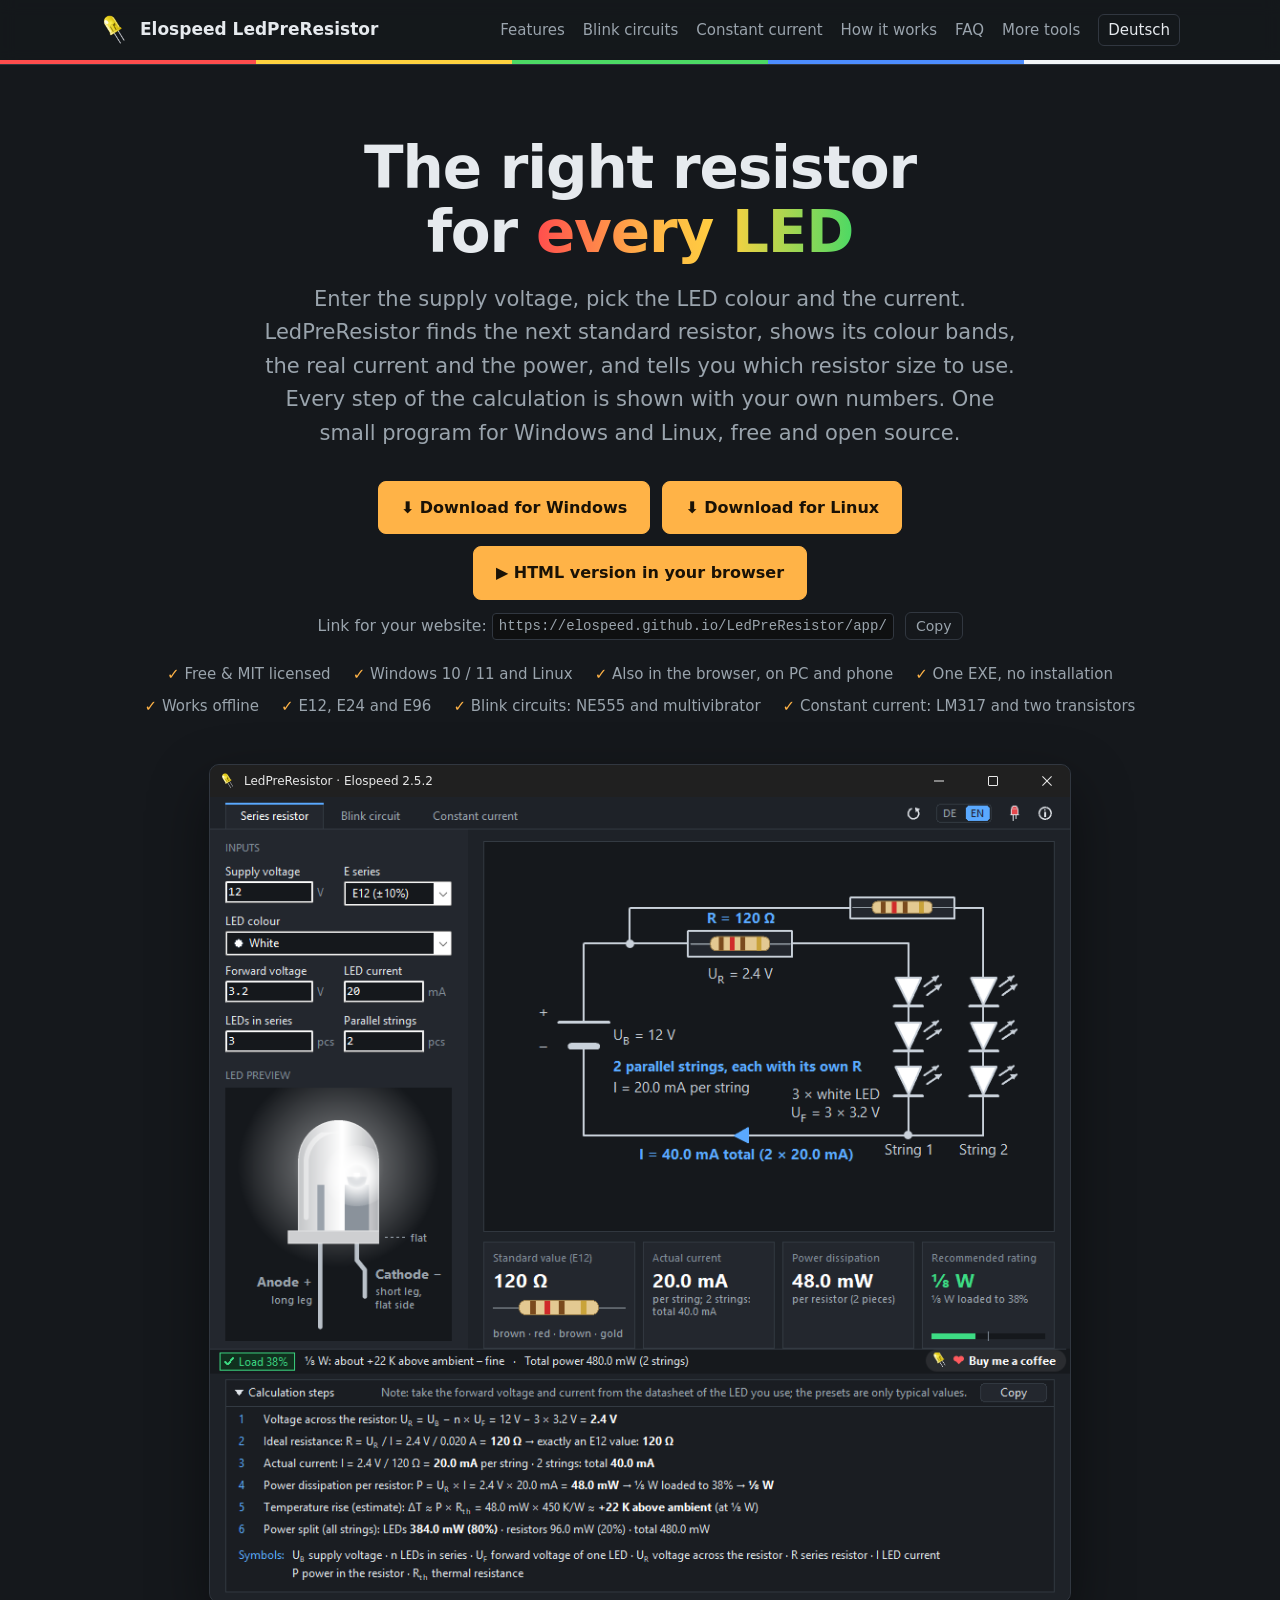
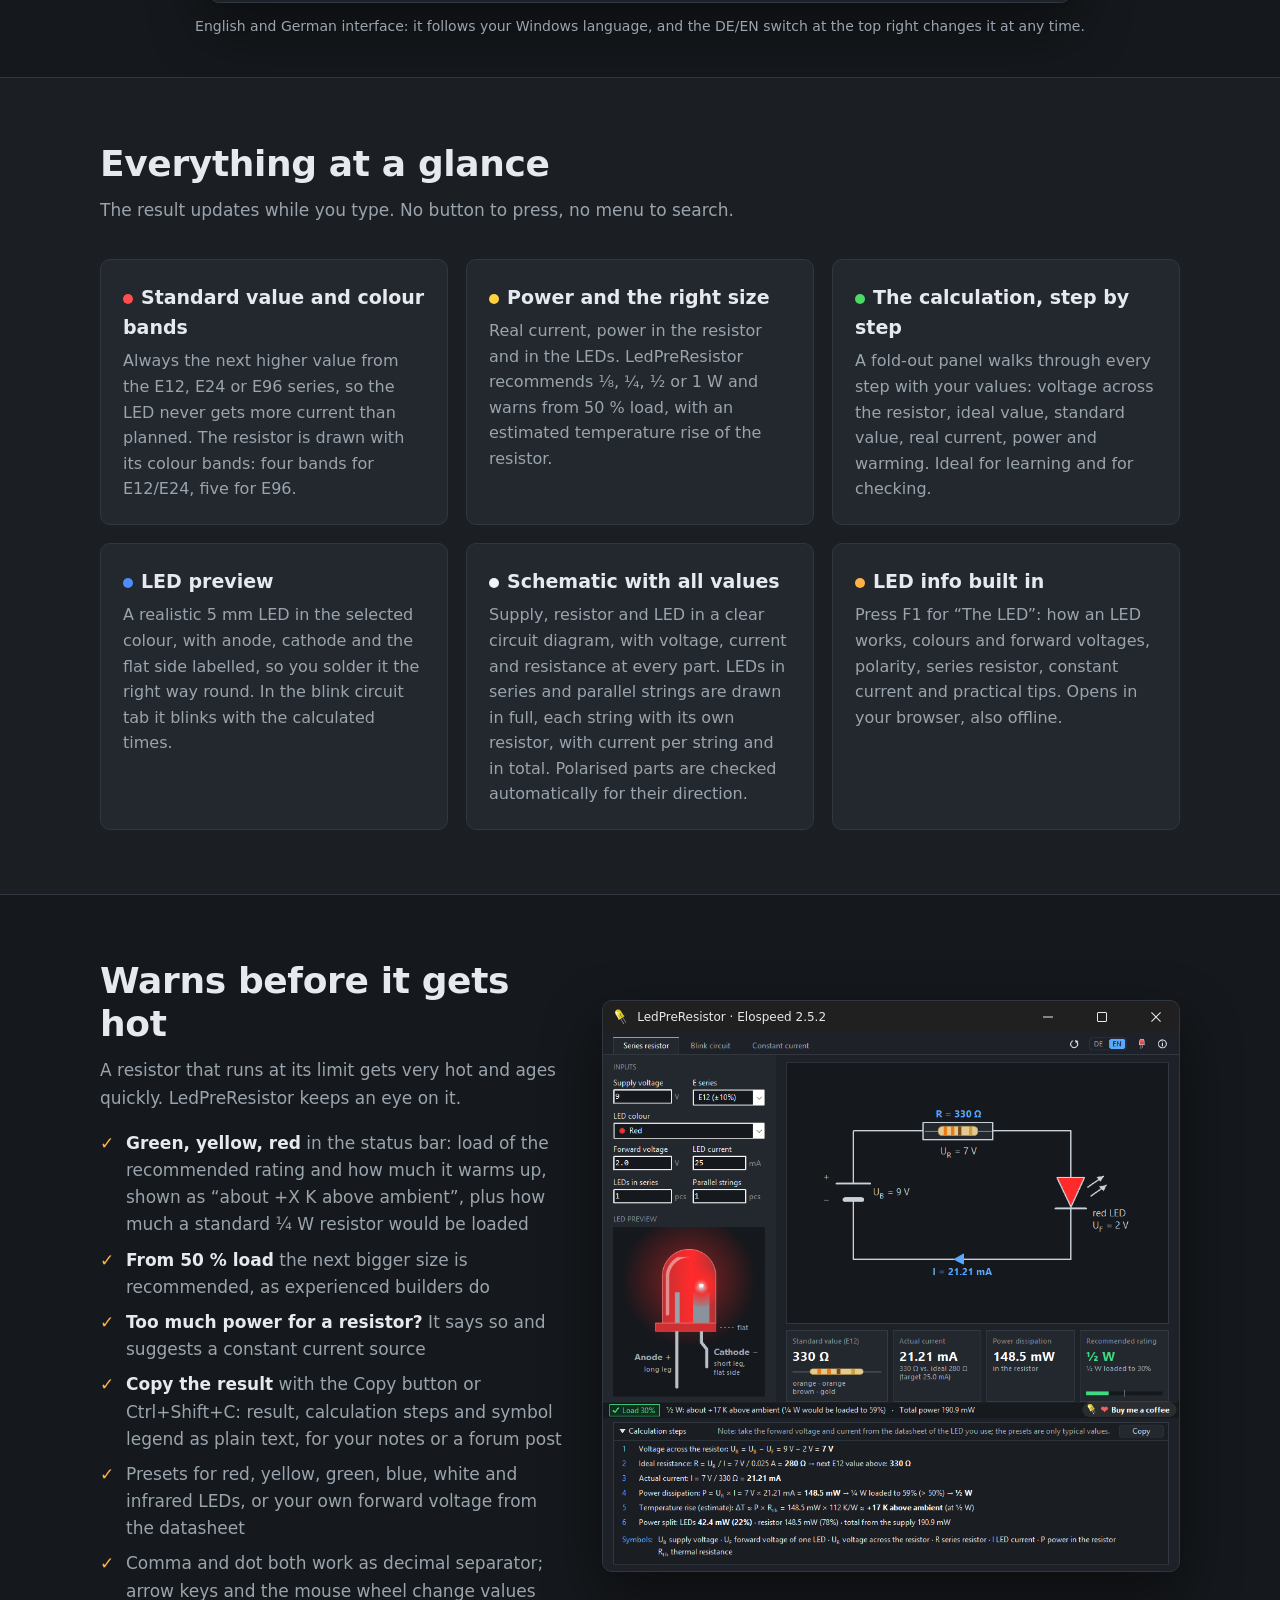
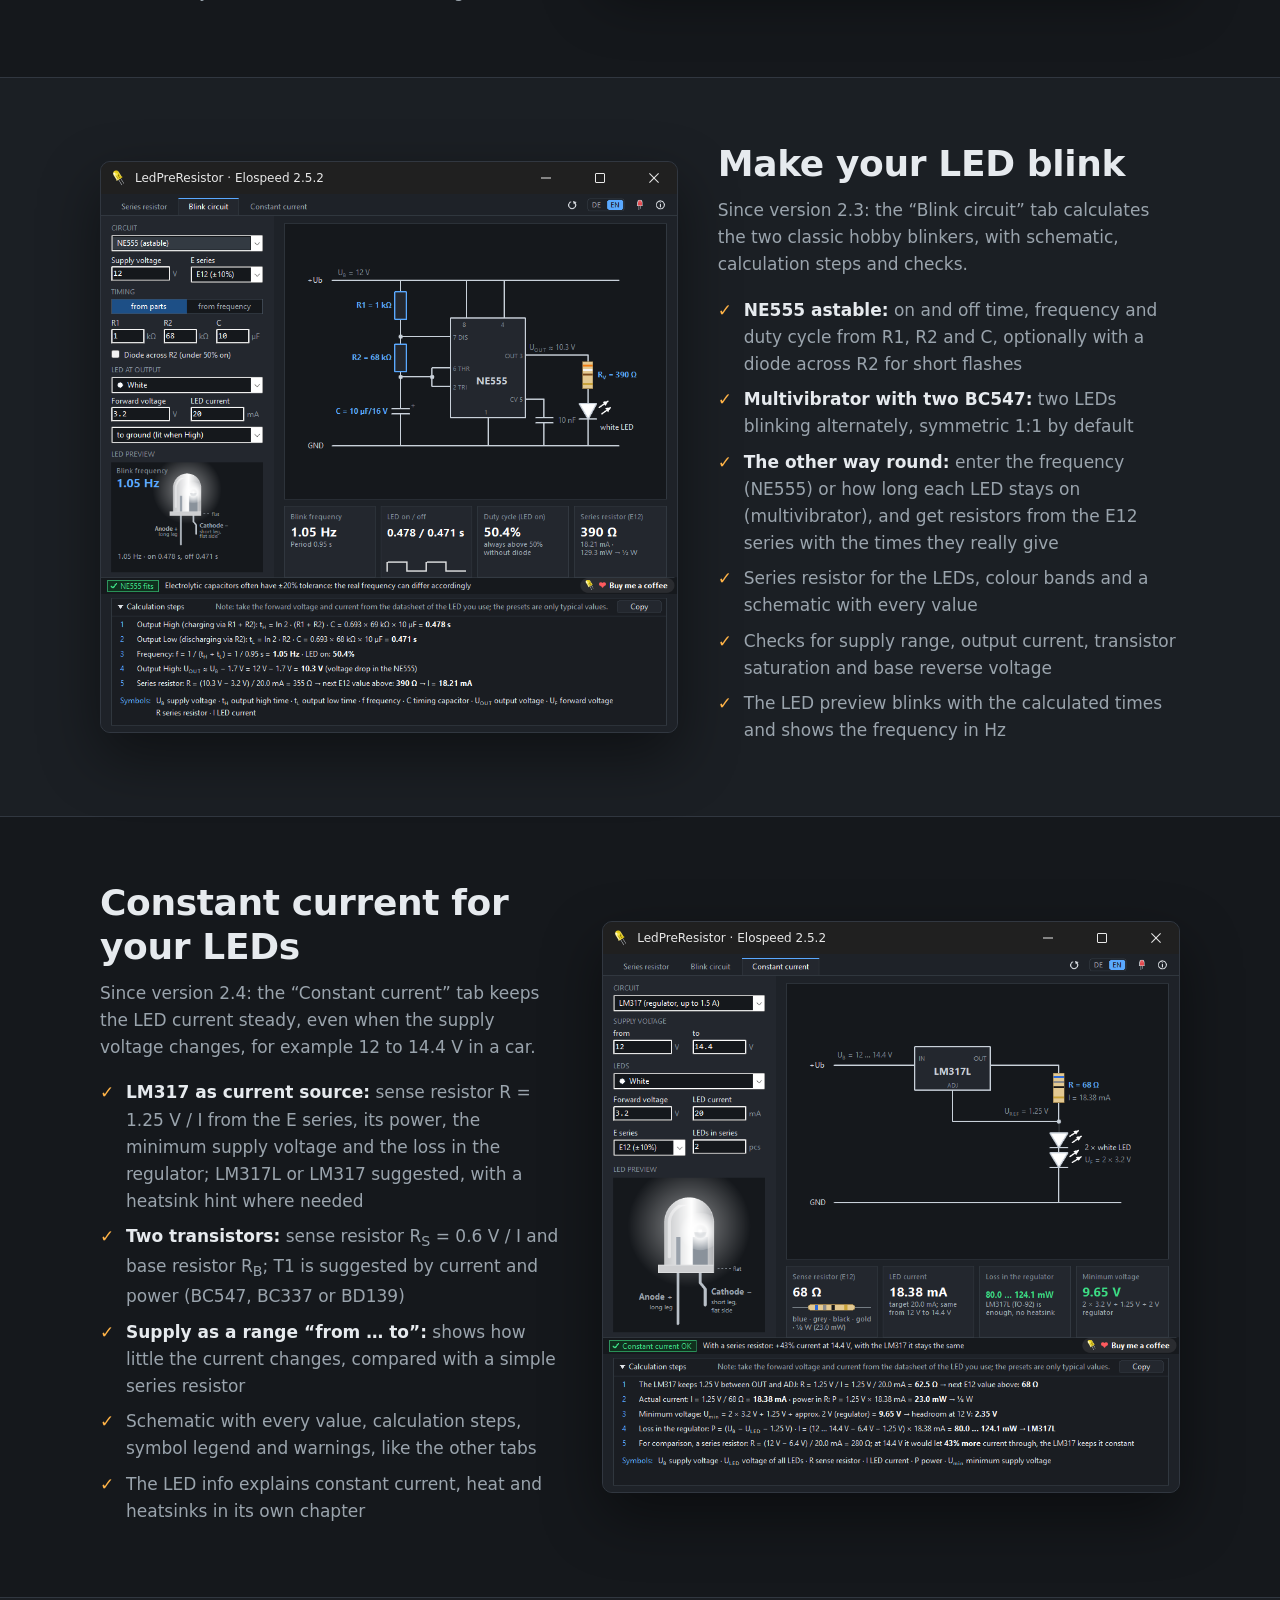
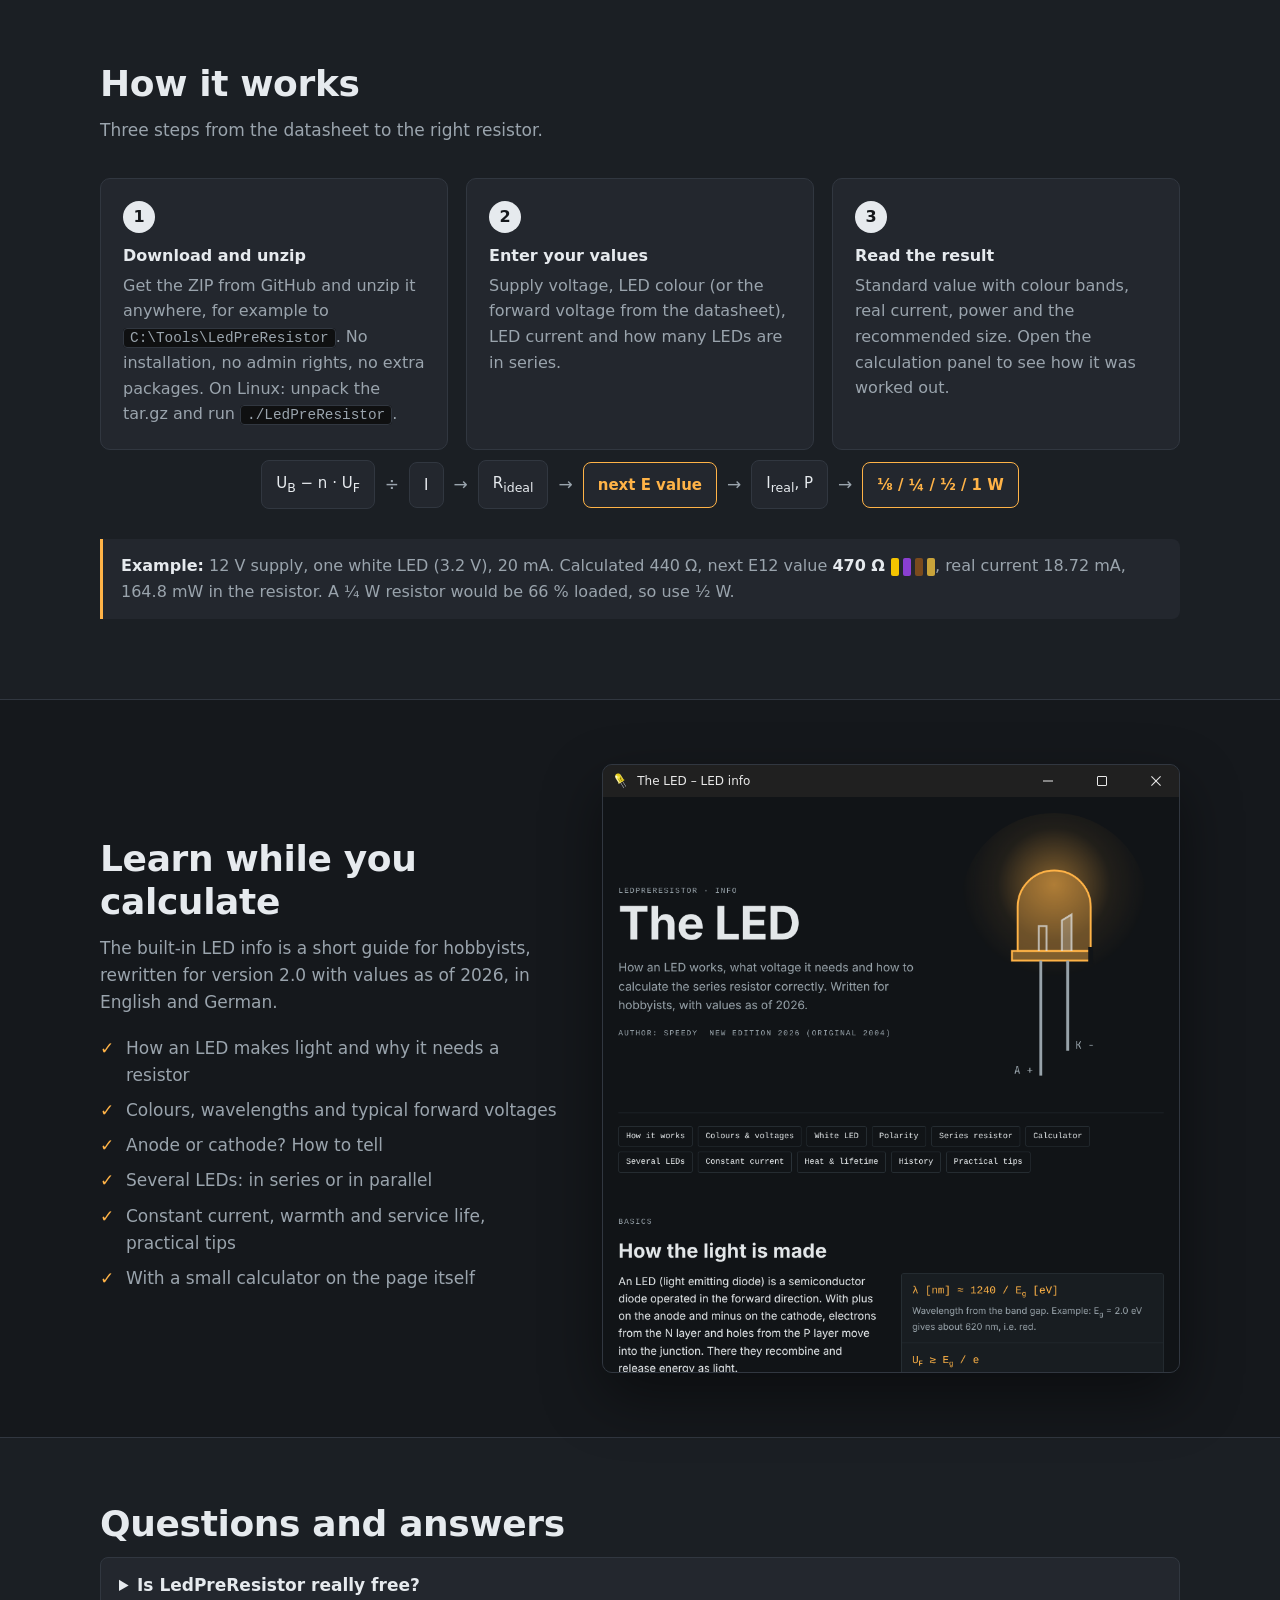
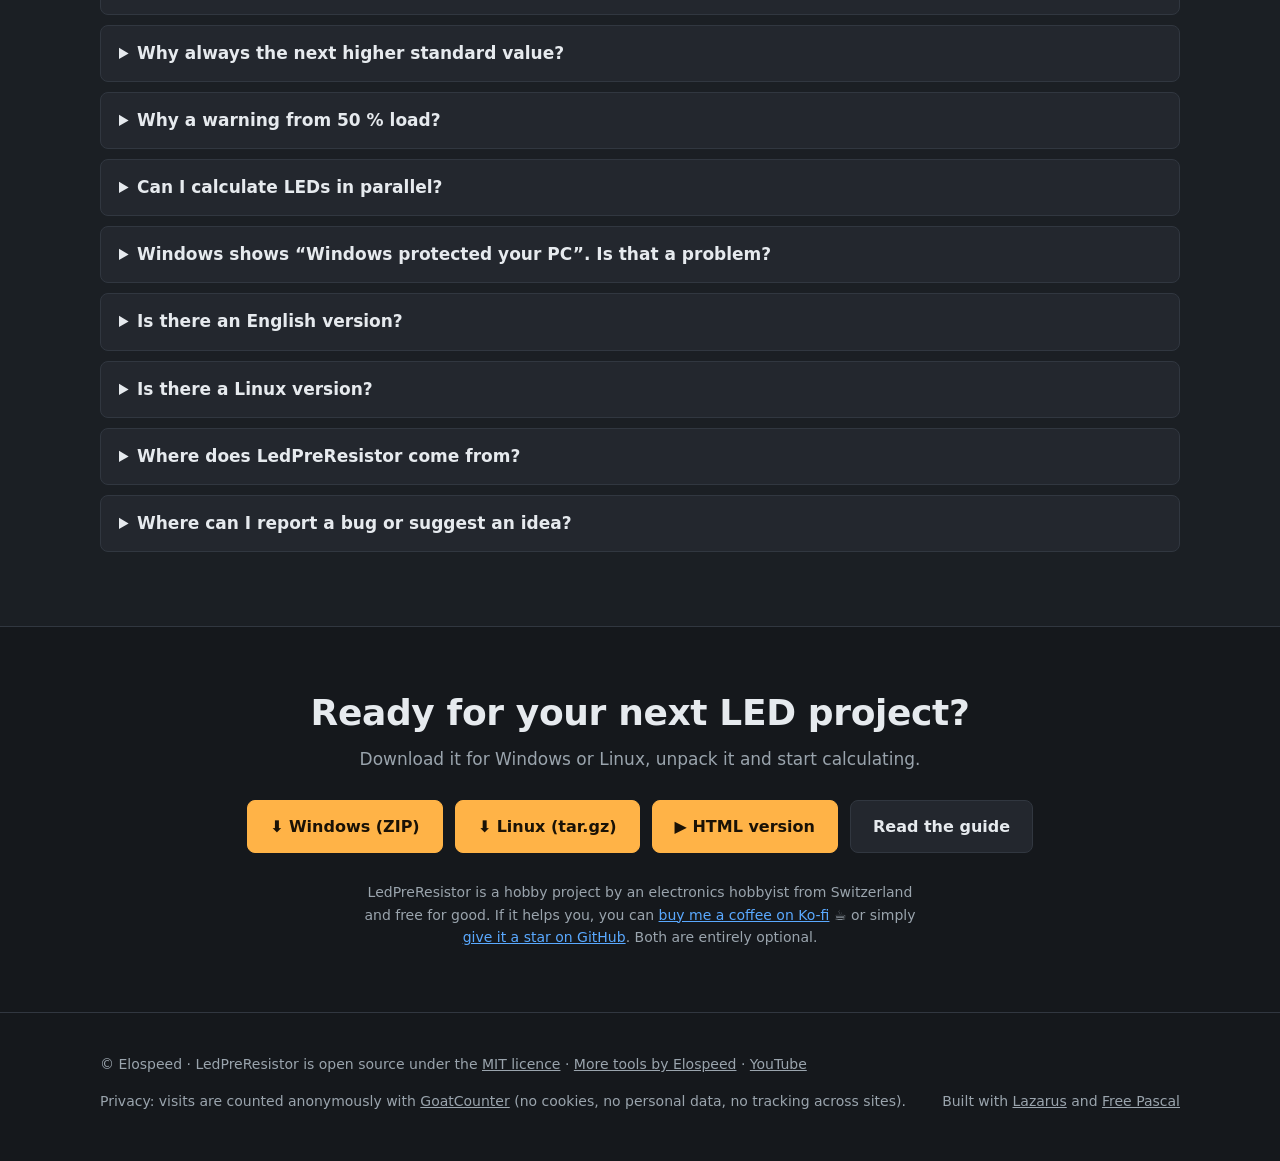
==== commit 25f97653: "Projektseite: Link-Zeile auf dem Handy, Texte" ====
--- a/site/index.html
+++ b/site/index.html
@@ -84,7 +84,7 @@
     <div class="cta webapp">
       <a class="btn primary" href="app/" data-goatcounter-click="html-version-en">▶ HTML version in your browser</a>
     </div>
-    <p class="applink">Link for your website: <code id="appUrl">https://elospeed.github.io/LedPreResistor/app/</code> <button type="button" class="copybtn" data-ok="Copied" onclick="copyAppUrl(this)">Copy</button></p>
+    <p class="applink">Link for your website: <code id="appUrl">https://<wbr>elospeed.github.io/<wbr>LedPreResistor/<wbr>app/</code> <button type="button" class="copybtn" data-ok="Copied" onclick="copyAppUrl(this)">Copy</button></p>
     <ul class="facts">
       <li>Free &amp; MIT licensed</li>
       <li>Windows 10 / 11 and Linux</li>
@@ -110,7 +110,7 @@
     <div class="grid">
       <div class="card"><h3><span class="dot" style="background:var(--red)"></span>Standard value and colour bands</h3><p>Always the next higher value from the E12, E24 or E96 series, so the LED never gets more current than planned. The resistor is drawn with its colour bands: four bands for E12/E24, five for E96.</p></div>
       <div class="card"><h3><span class="dot" style="background:var(--yellow)"></span>Power and the right size</h3><p>Real current, power in the resistor and in the LEDs. LedPreResistor recommends ⅛, ¼, ½ or 1 W and warns from 50 % load, with an estimated temperature rise of the resistor.</p></div>
-      <div class="card"><h3><span class="dot" style="background:var(--green)"></span>The calculation, step by step</h3><p>A fold-out panel walks through the five steps with your values: voltage across the resistor, ideal value, standard value, real current, power and warming. Ideal for learning and for checking.</p></div>
+      <div class="card"><h3><span class="dot" style="background:var(--green)"></span>The calculation, step by step</h3><p>A fold-out panel walks through every step with your values: voltage across the resistor, ideal value, standard value, real current, power and warming. Ideal for learning and for checking.</p></div>
       <div class="card"><h3><span class="dot" style="background:var(--blue)"></span>LED preview</h3><p>A realistic 5 mm LED in the selected colour, with anode, cathode and the flat side labelled, so you solder it the right way round. In the blink circuit tab it blinks with the calculated times.</p></div>
       <div class="card"><h3><span class="dot" style="background:var(--white)"></span>Schematic with all values</h3><p>Supply, resistor and LED in a clear circuit diagram, with voltage, current and resistance at every part. LEDs in series and parallel strings are drawn in full, each string with its own resistor, with current per string and in total. Polarised parts are checked automatically for their direction.</p></div>
       <div class="card"><h3><span class="dot" style="background:var(--accent)"></span>LED info built in</h3><p>Press F1 for “The LED”: how an LED works, colours and forward voltages, polarity, series resistor, constant current and practical tips. Opens in your browser, also offline.</p></div>
@@ -167,7 +167,7 @@
       <p class="sub" style="margin-bottom:0">Since version 2.4: the “Constant current” tab keeps the LED current steady, even when the supply voltage changes, for example 12 to 14.4 V in a car.</p>
       <ul class="ticks">
         <li><strong>LM317 as current source:</strong> sense resistor R = 1.25 V / I from the E series, its power, the minimum supply voltage and the loss in the regulator; LM317L or LM317 suggested, with a heatsink hint where needed</li>
-        <li><strong>Two transistors:</strong> sense resistor R_S = 0.6 V / I and base resistor R_B; T1 is suggested by current and power (BC547, BC337 or BD139)</li>
+        <li><strong>Two transistors:</strong> sense resistor R<sub>S</sub> = 0.6 V / I and base resistor R<sub>B</sub>; T1 is suggested by current and power (BC547, BC337 or BD139)</li>
         <li><strong>Supply as a range “from … to”:</strong> shows how little the current changes, compared with a simple series resistor</li>
         <li>Schematic with every value, calculation steps, symbol legend and warnings, like the other tabs</li>
         <li>The LED info explains constant current, heat and heatsinks in its own chapter</li>
--- a/site/style.css
+++ b/site/style.css
@@ -234,4 +234,4 @@
 .applink { text-align: center; margin: 12px 0 0; font-size: .92em; color: var(--muted, #a0a4aa); overflow-wrap: anywhere; }
 .copybtn { font: inherit; font-size: .9em; margin-left: 6px; padding: 2px 10px; border-radius: 6px; border: 1px solid var(--line); background: transparent; color: inherit; cursor: pointer; }
 .copybtn:hover { border-color: #4a4d52; }
-.applink code { white-space: normal; word-break: break-all; }
+.applink code { display: inline-block; max-width: 100%; white-space: normal; overflow-wrap: anywhere; vertical-align: middle; }
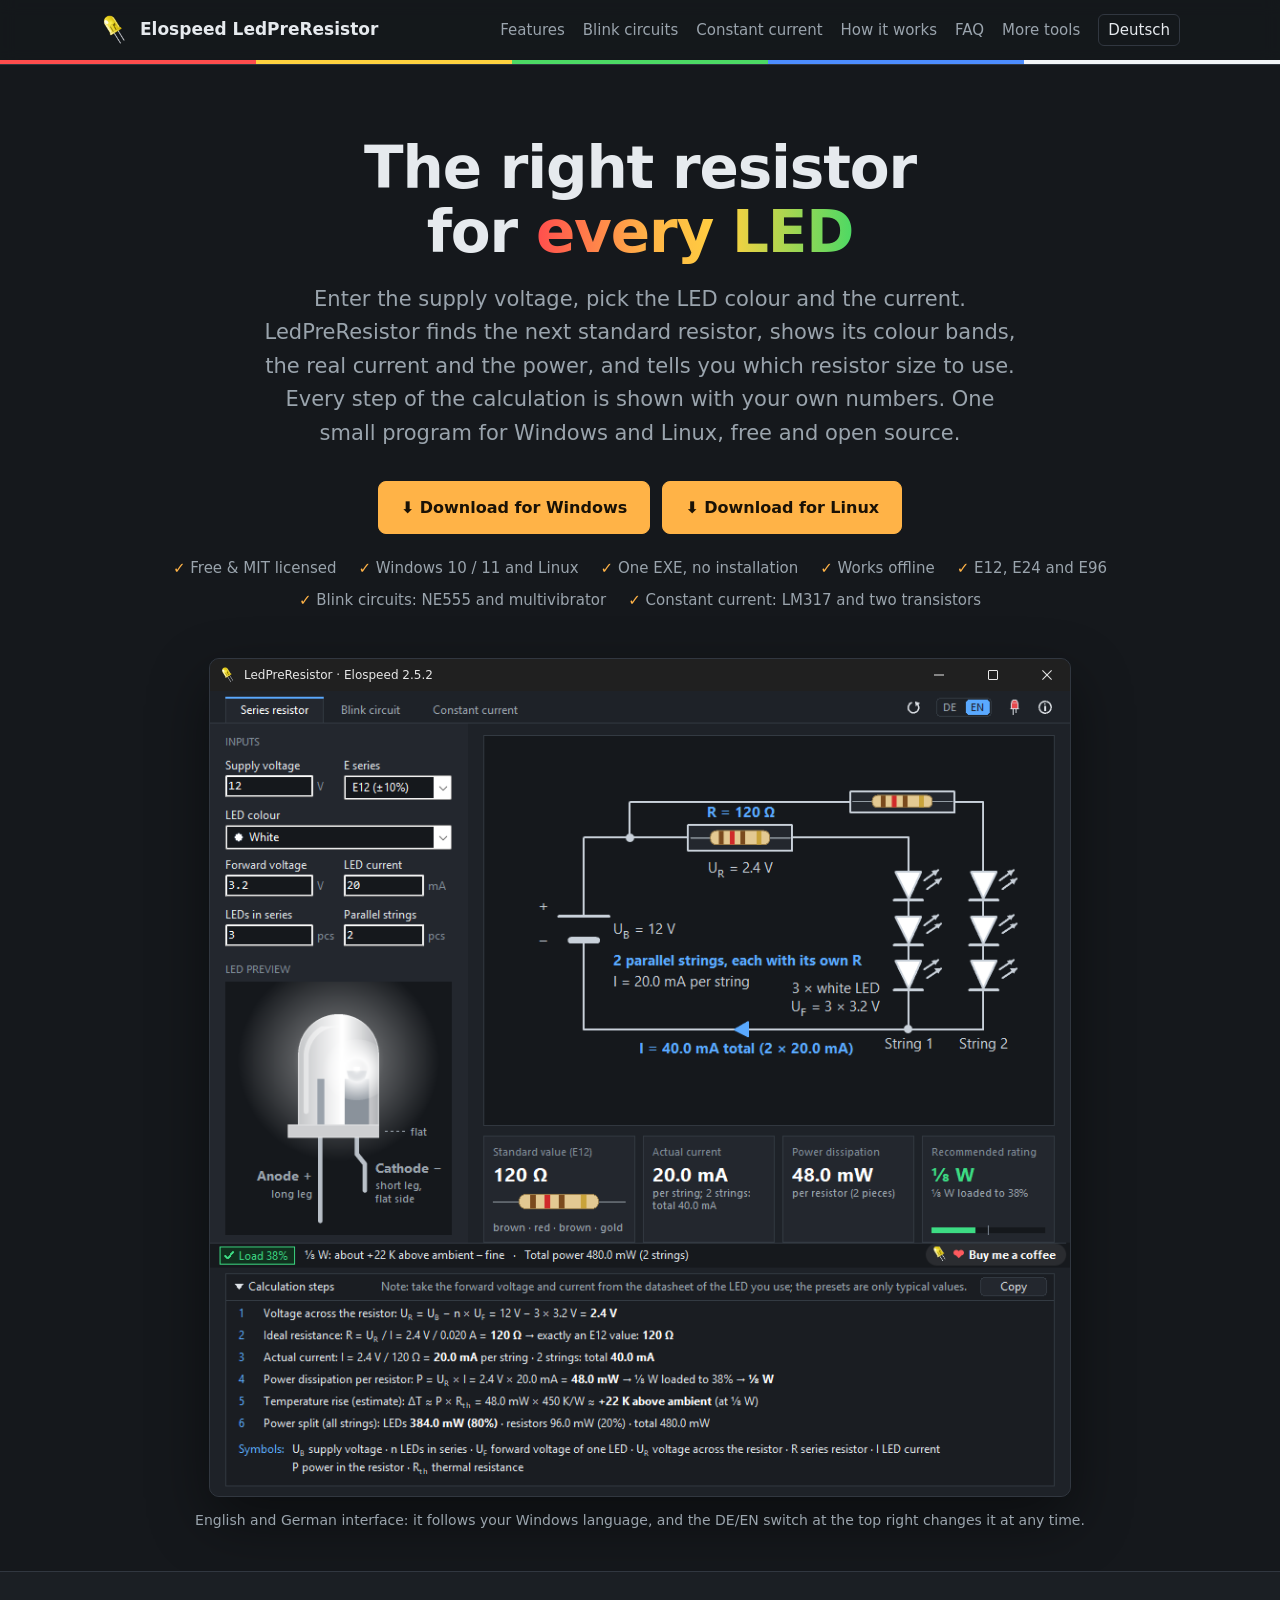
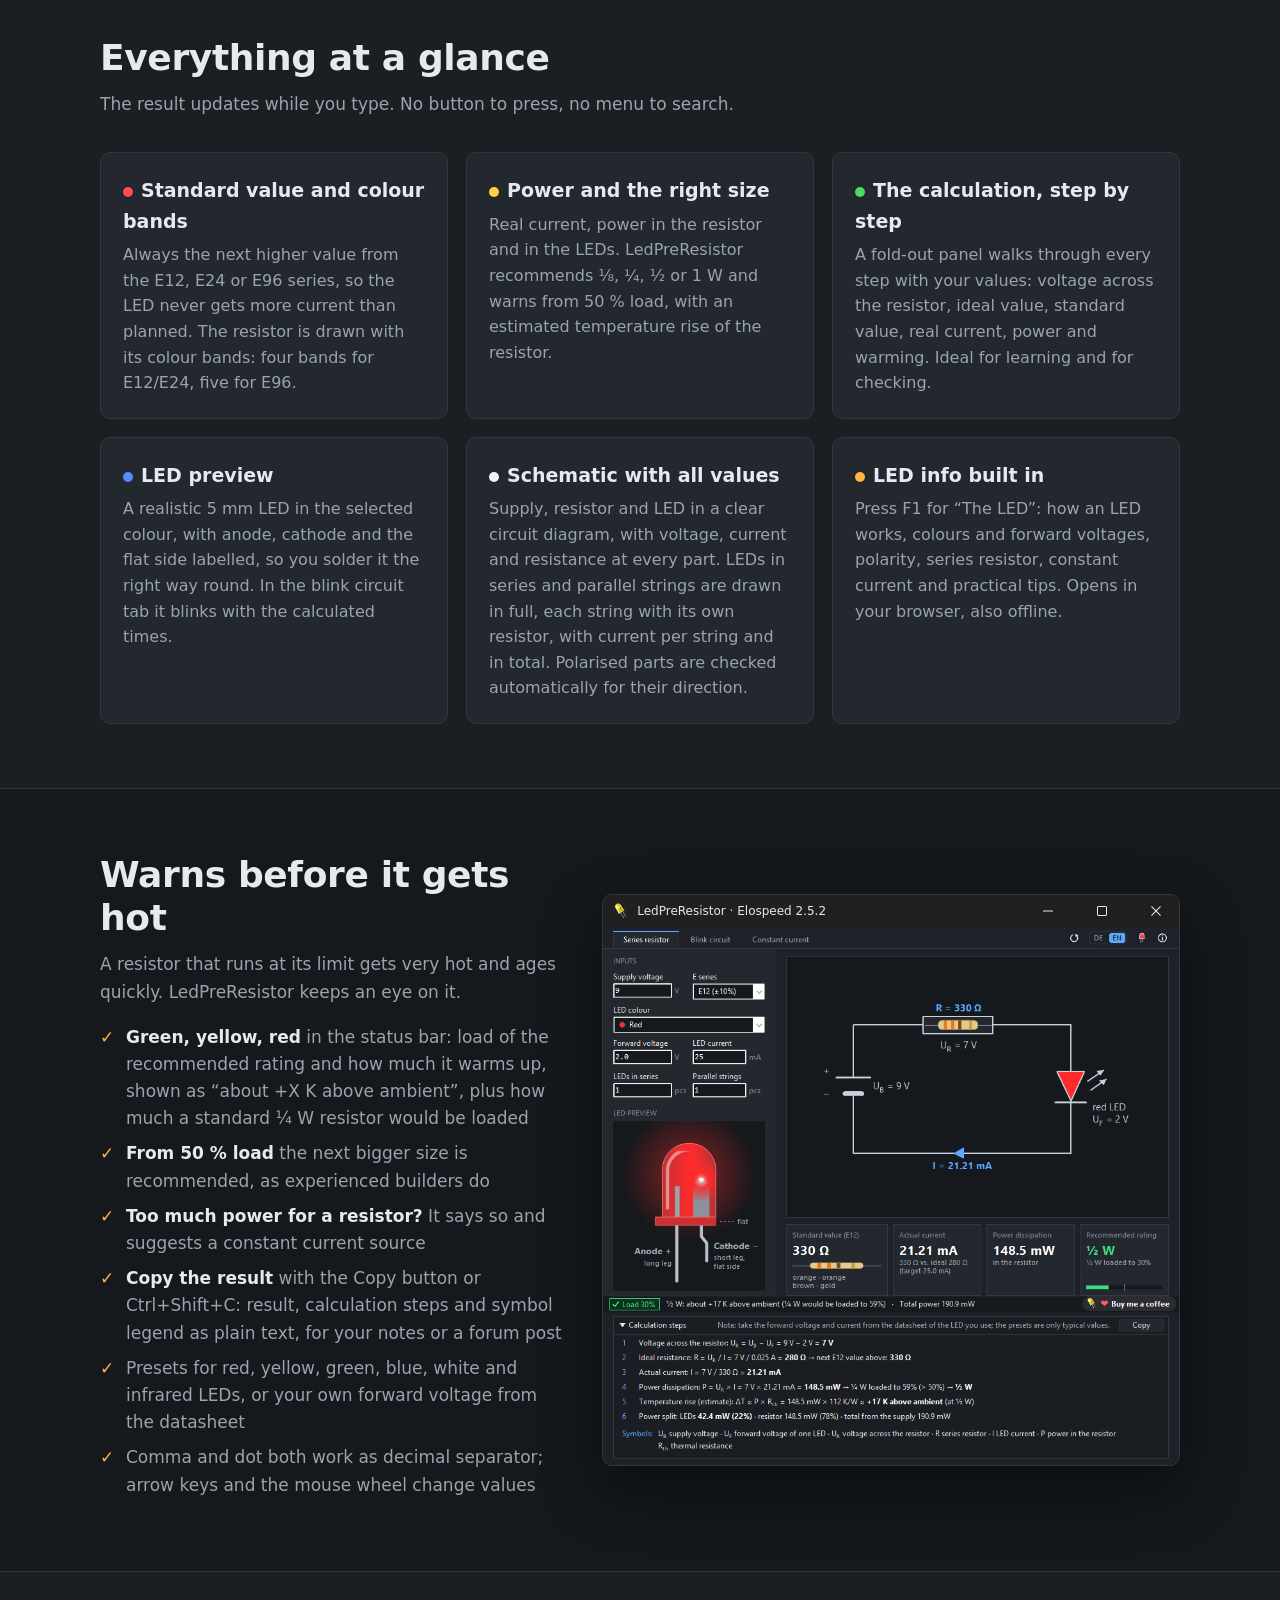
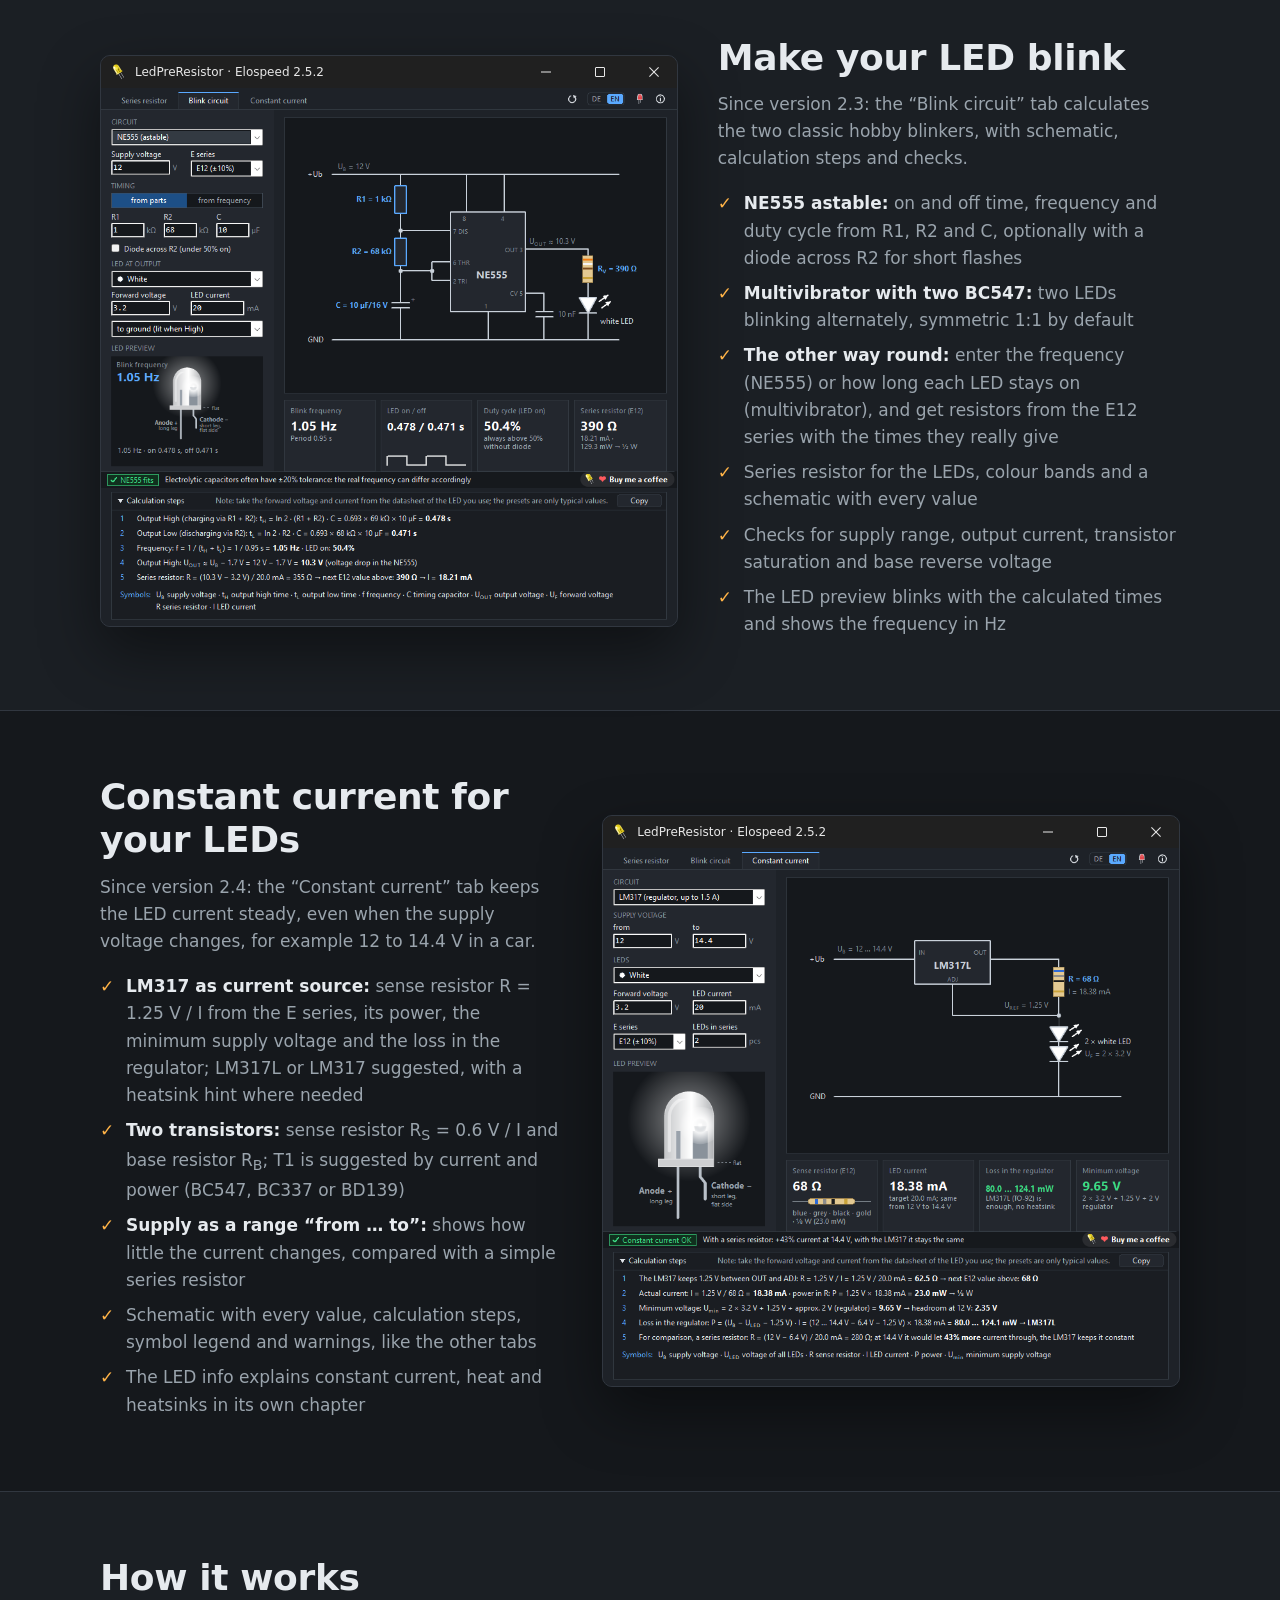
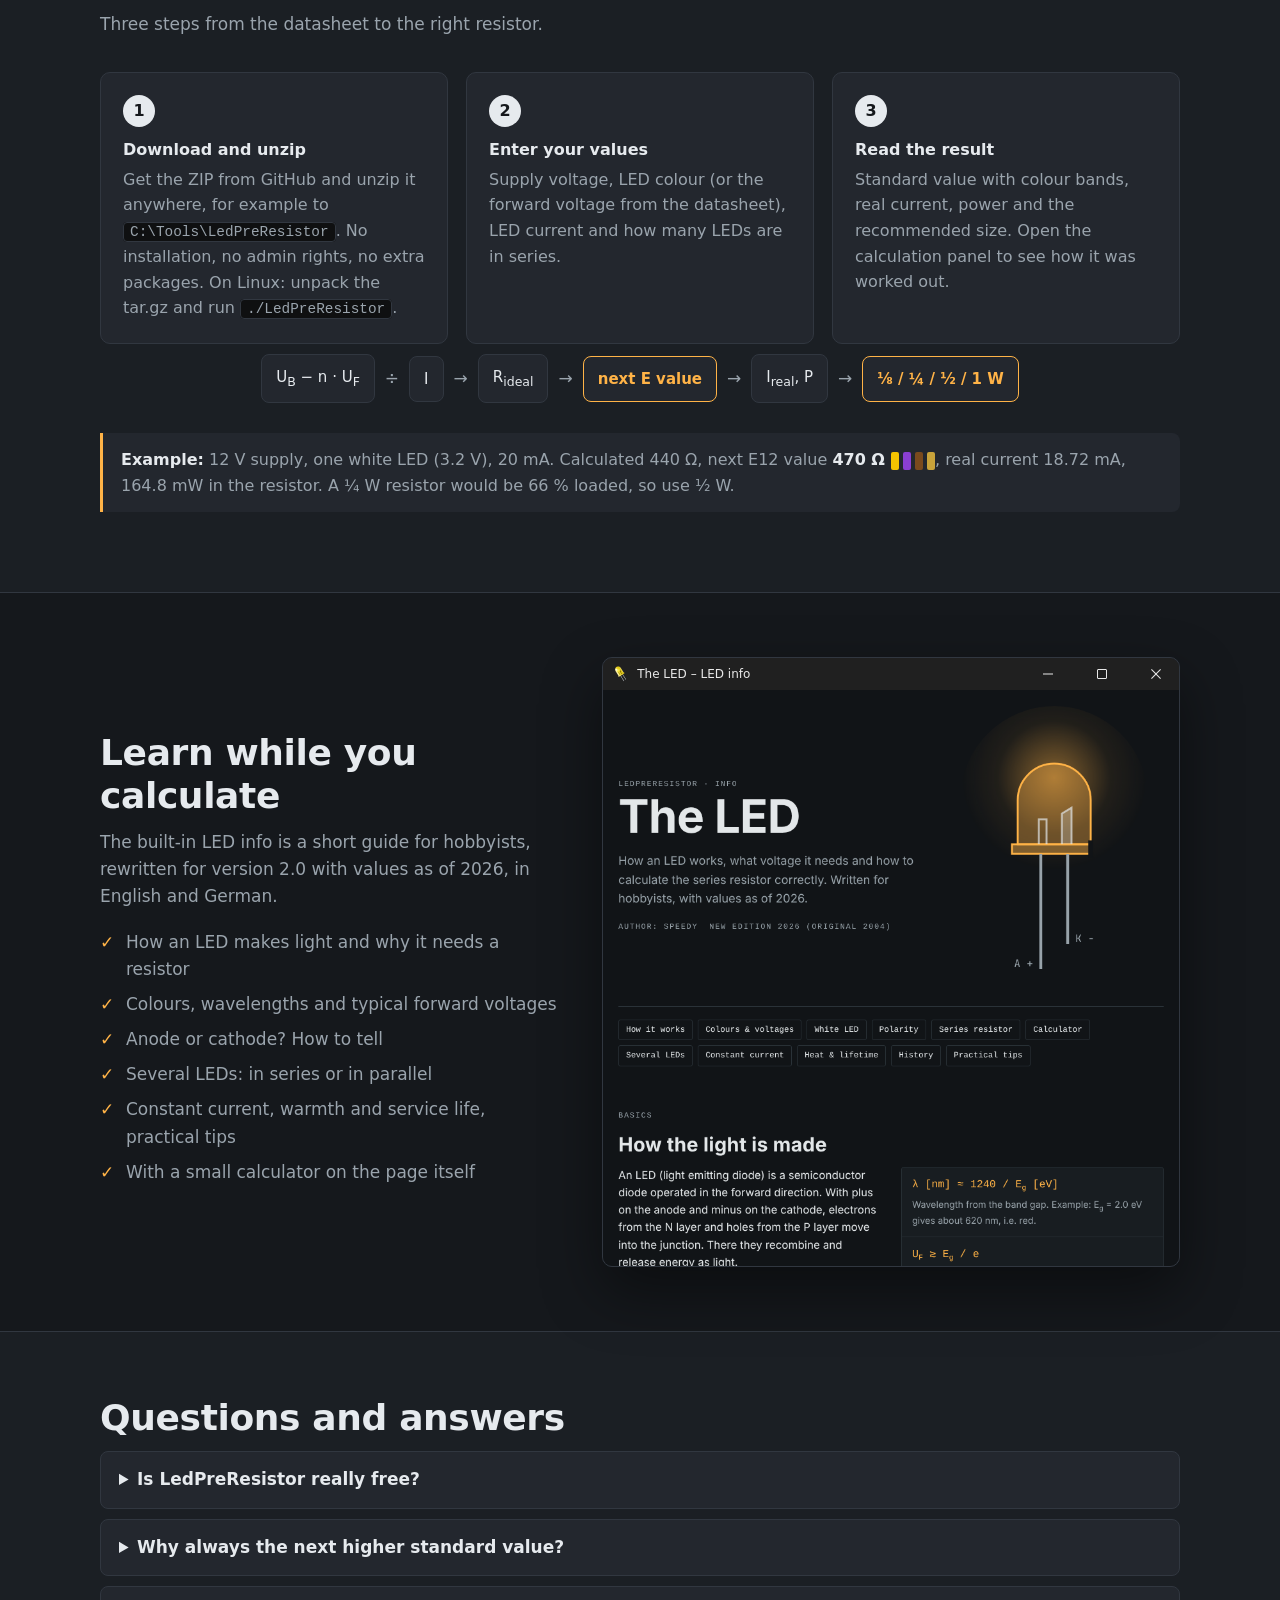
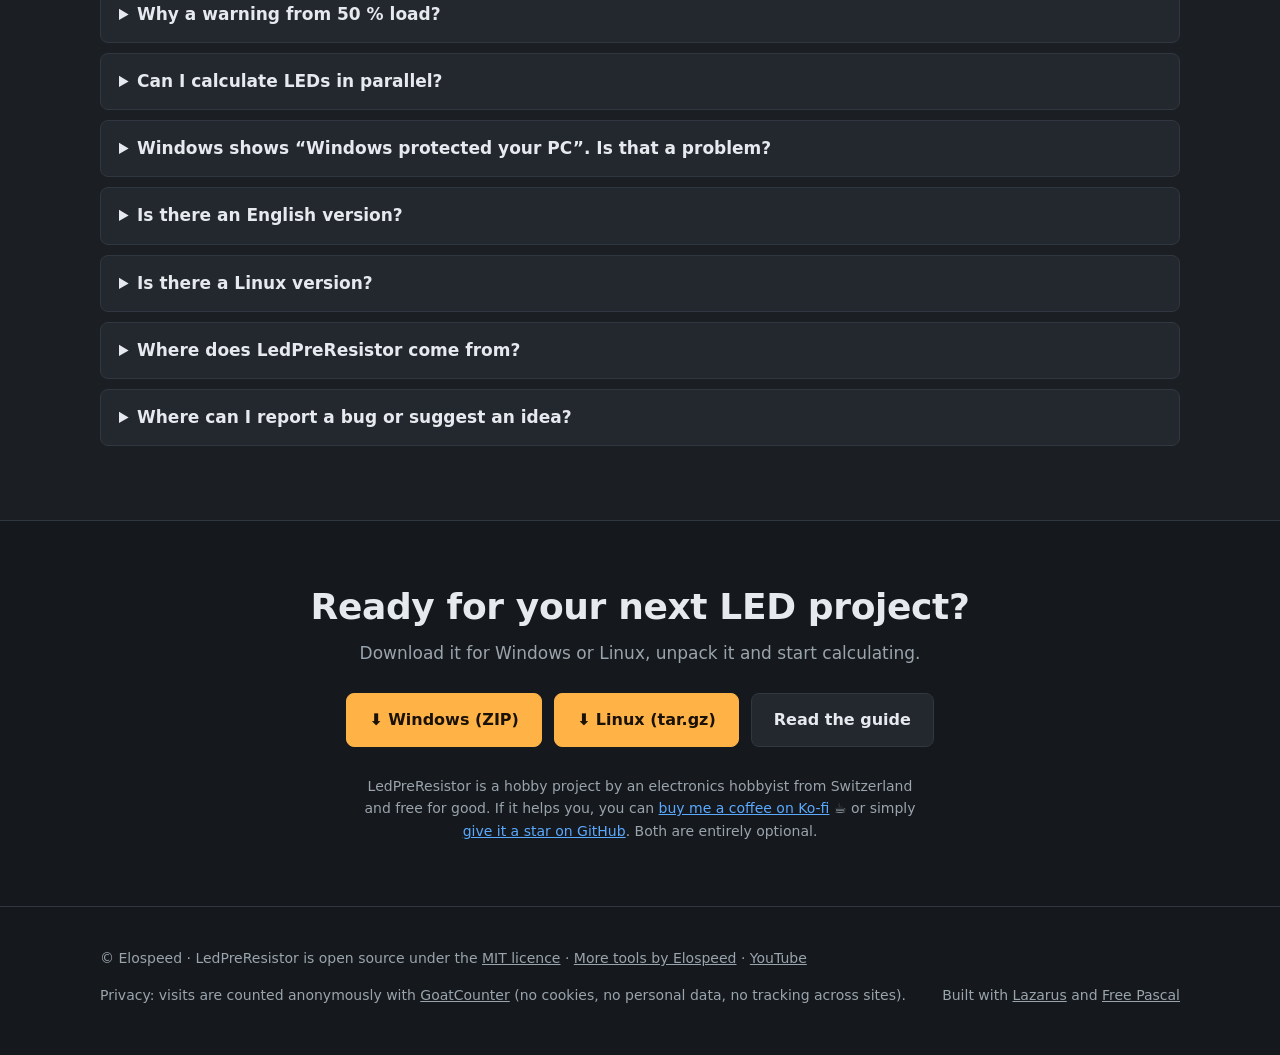
==== commit e3e75ae9: "HTML-Version erst unverlinkt unter /app/" ====
--- a/site/index.html
+++ b/site/index.html
@@ -81,14 +81,9 @@
       <a class="btn primary" href="https://github.com/Elospeed/LedPreResistor/releases/download/v2.5.2/LedPreResistor-2.5.2.zip">⬇ Download for Windows</a>
       <a class="btn primary" href="https://github.com/Elospeed/LedPreResistor/releases/download/v2.5.2/LedPreResistor-2.5.2-linux-x86_64.tar.gz">⬇ Download for Linux</a>
     </div>
-    <div class="cta webapp">
-      <a class="btn primary" href="app/" data-goatcounter-click="html-version-en">▶ HTML version in your browser</a>
-    </div>
-    <p class="applink">Link for your website: <code id="appUrl">https://<wbr>elospeed.github.io/<wbr>LedPreResistor/<wbr>app/</code> <button type="button" class="copybtn" data-ok="Copied" onclick="copyAppUrl(this)">Copy</button></p>
     <ul class="facts">
       <li>Free &amp; MIT licensed</li>
       <li>Windows 10 / 11 and Linux</li>
-      <li>Also in the browser, on PC and phone</li>
       <li>One EXE, no installation</li>
       <li>Works offline</li>
       <li>E12, E24 and E96</li>
@@ -271,7 +266,6 @@
     <div class="cta">
       <a class="btn primary" href="https://github.com/Elospeed/LedPreResistor/releases/download/v2.5.2/LedPreResistor-2.5.2.zip">⬇ Windows (ZIP)</a>
       <a class="btn primary" href="https://github.com/Elospeed/LedPreResistor/releases/download/v2.5.2/LedPreResistor-2.5.2-linux-x86_64.tar.gz">⬇ Linux (tar.gz)</a>
-      <a class="btn primary" href="app/">▶ HTML version</a>
       <a class="btn" href="https://github.com/Elospeed/LedPreResistor#readme">Read the guide</a>
     </div>
     <p class="support">LedPreResistor is a hobby project by an electronics hobbyist from Switzerland and free for good. If it helps you, you can <a href="https://ko-fi.com/elospeed" data-goatcounter-click="ko-fi-support-en">buy me a coffee on Ko-fi</a> ☕ or simply <a href="https://github.com/Elospeed/LedPreResistor" data-goatcounter-click="github-star-en">give it a star on GitHub</a>. Both are entirely optional.</p>
@@ -288,9 +282,6 @@
   </div>
 </footer>
 
-<script>
-function copyAppUrl(b){var t=document.getElementById("appUrl").textContent,l=b.textContent;function done(){b.textContent=b.dataset.ok;setTimeout(function(){b.textContent=l},1500)}if(navigator.clipboard){navigator.clipboard.writeText(t).then(done,function(){})}}
-</script>
 <script data-goatcounter="https://elospeed.goatcounter.com/count" async src="https://gc.zgo.at/count.js"></script>
 </body>
 </html>
--- a/site/style.css
+++ b/site/style.css
@@ -228,10 +228,3 @@
 /* Beispielrechnung: Farbringe als kleine Balken */
 .bands { display: inline-flex; gap: 4px; vertical-align: middle; margin-left: 6px; }
 .bands i { width: 8px; height: 18px; border-radius: 2px; display: inline-block; }
-
-/* HTML-Version: Knopf unter den Downloads und Link zum Kopieren */
-.cta.webapp { margin-top: 12px; }
-.applink { text-align: center; margin: 12px 0 0; font-size: .92em; color: var(--muted, #a0a4aa); overflow-wrap: anywhere; }
-.copybtn { font: inherit; font-size: .9em; margin-left: 6px; padding: 2px 10px; border-radius: 6px; border: 1px solid var(--line); background: transparent; color: inherit; cursor: pointer; }
-.copybtn:hover { border-color: #4a4d52; }
-.applink code { display: inline-block; max-width: 100%; white-space: normal; overflow-wrap: anywhere; vertical-align: middle; }
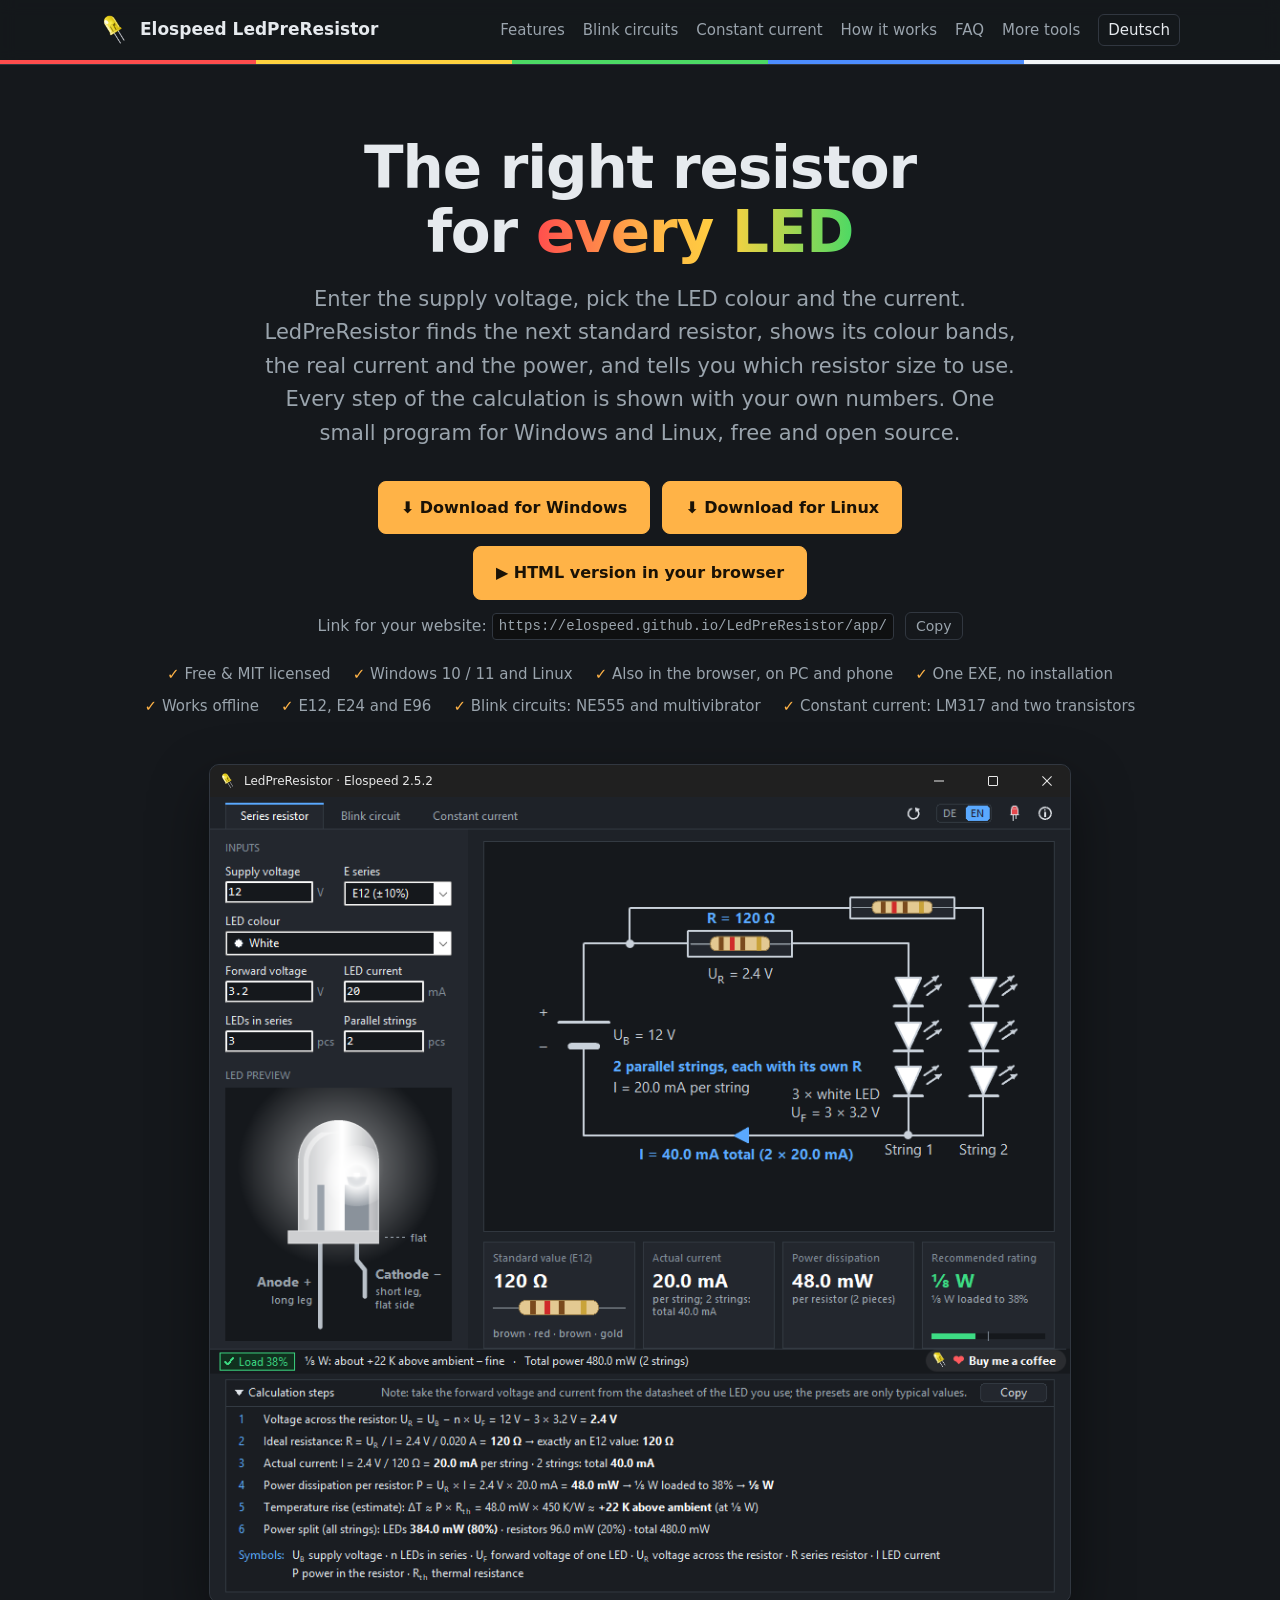
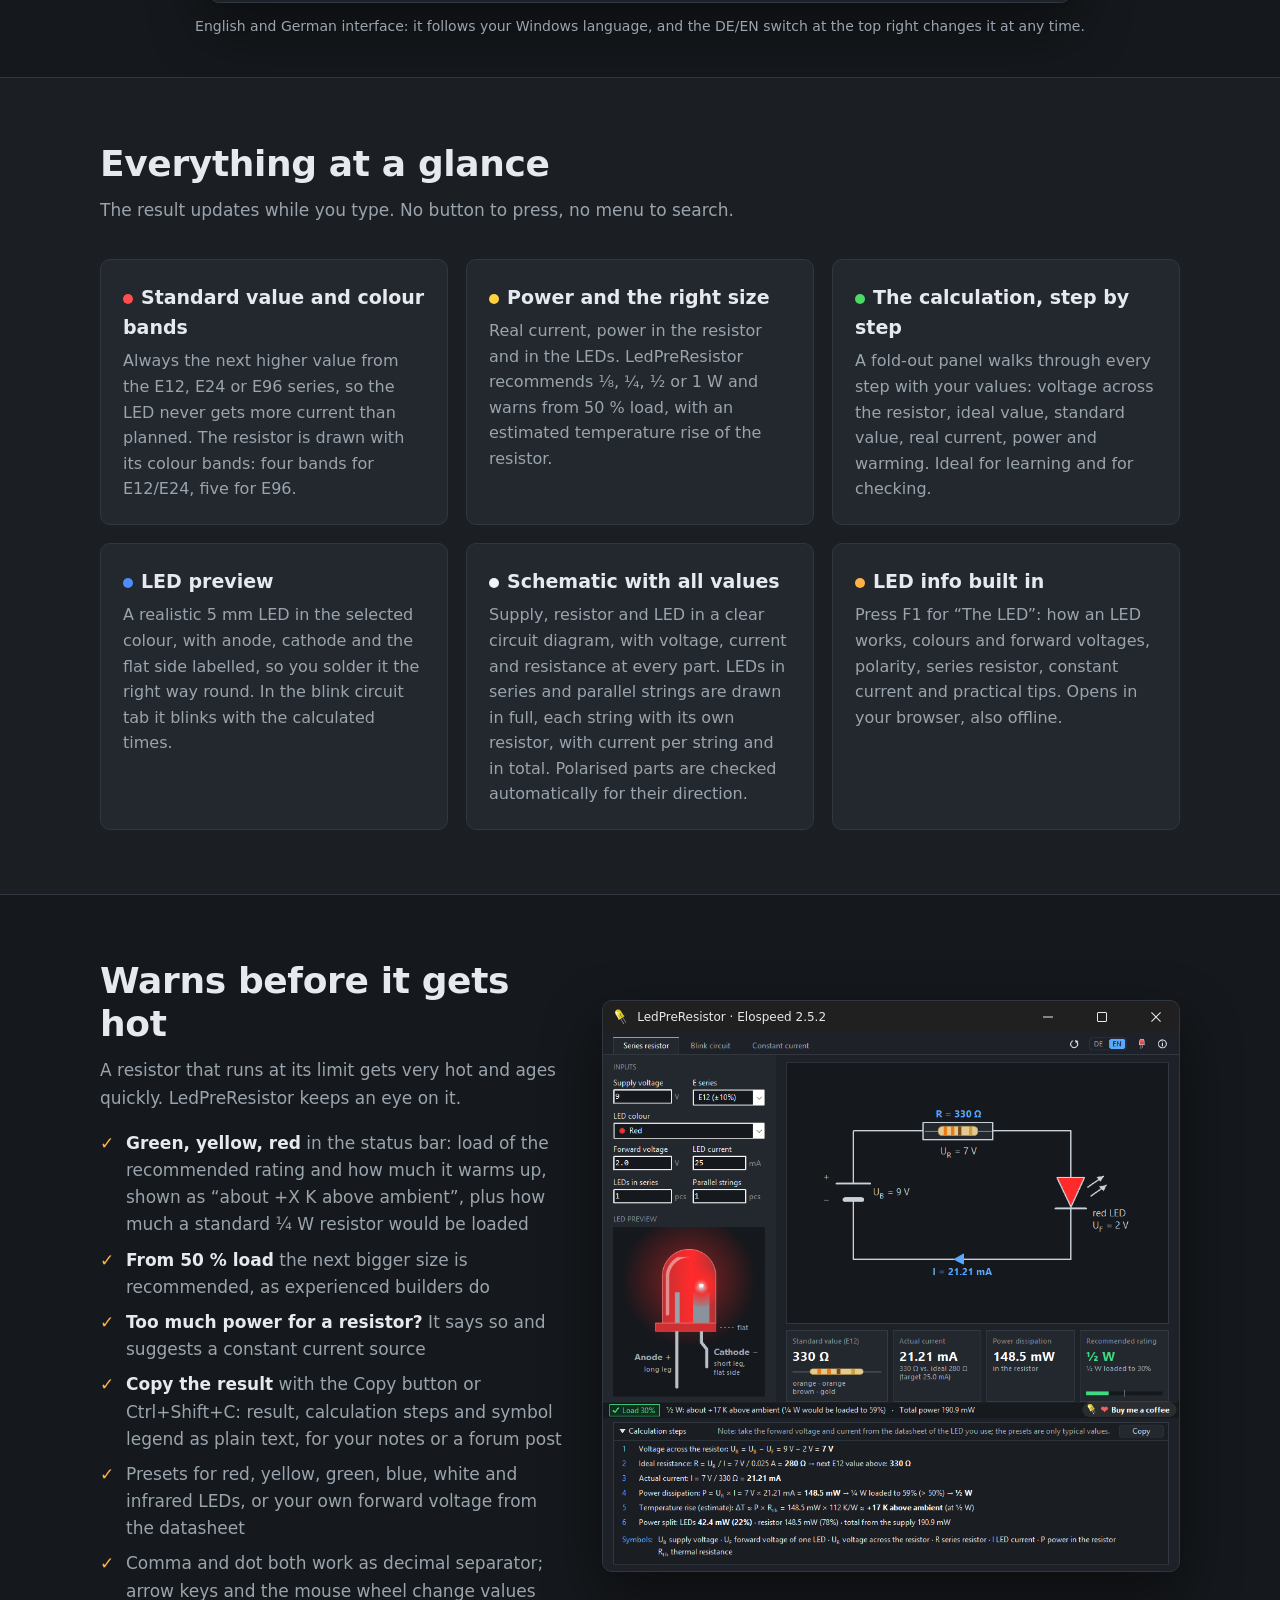
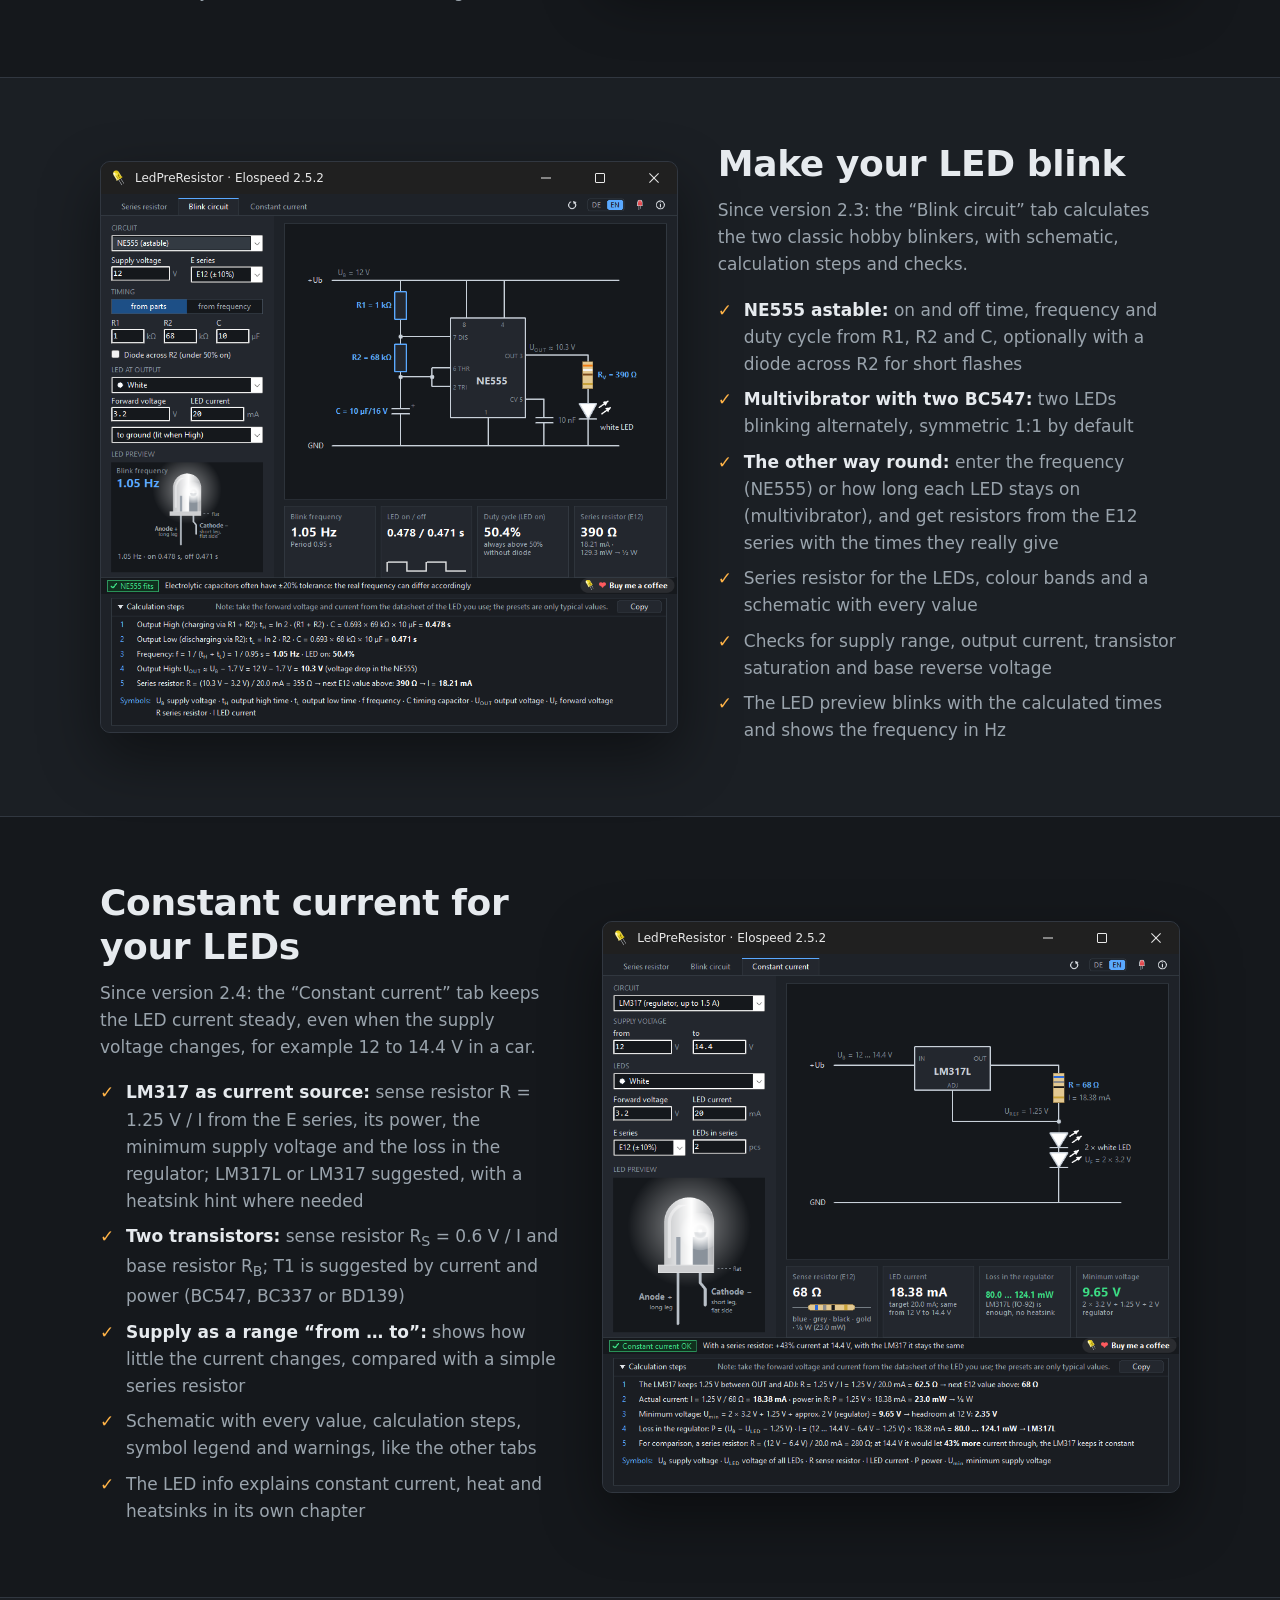
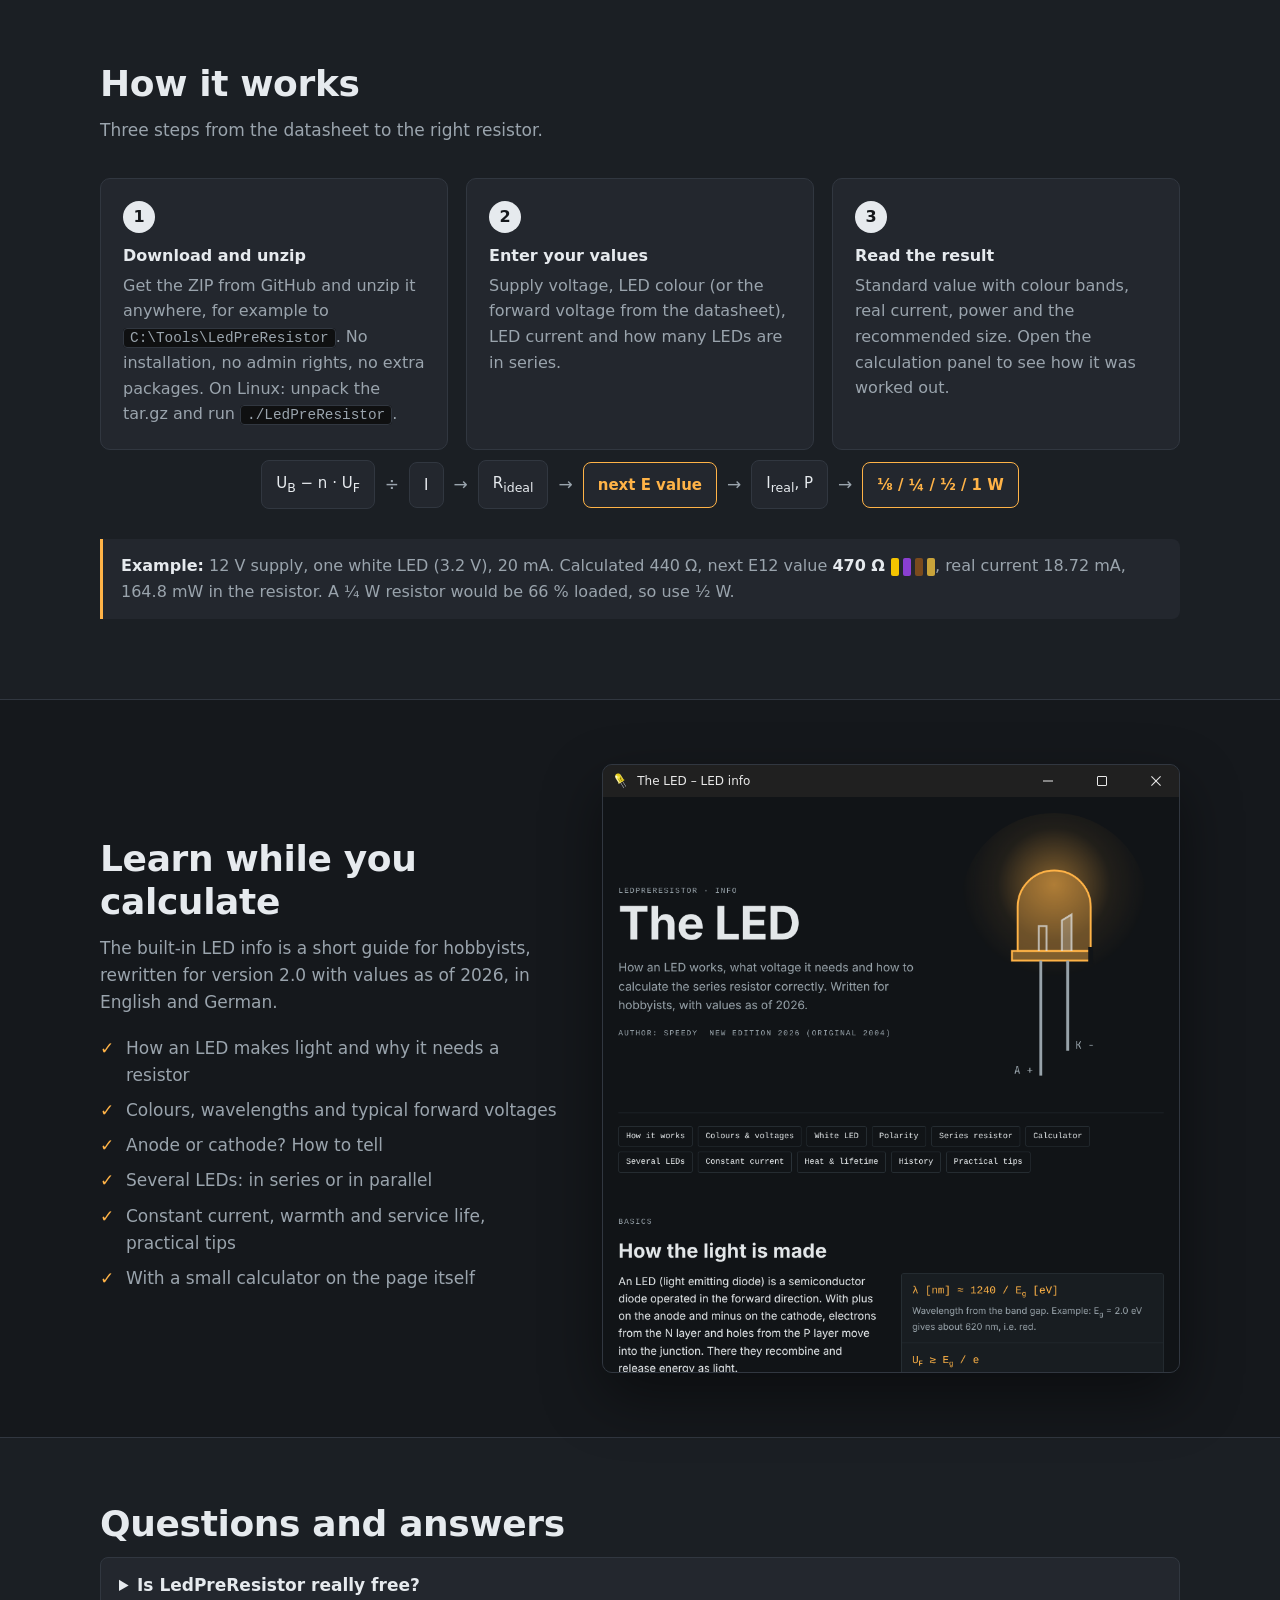
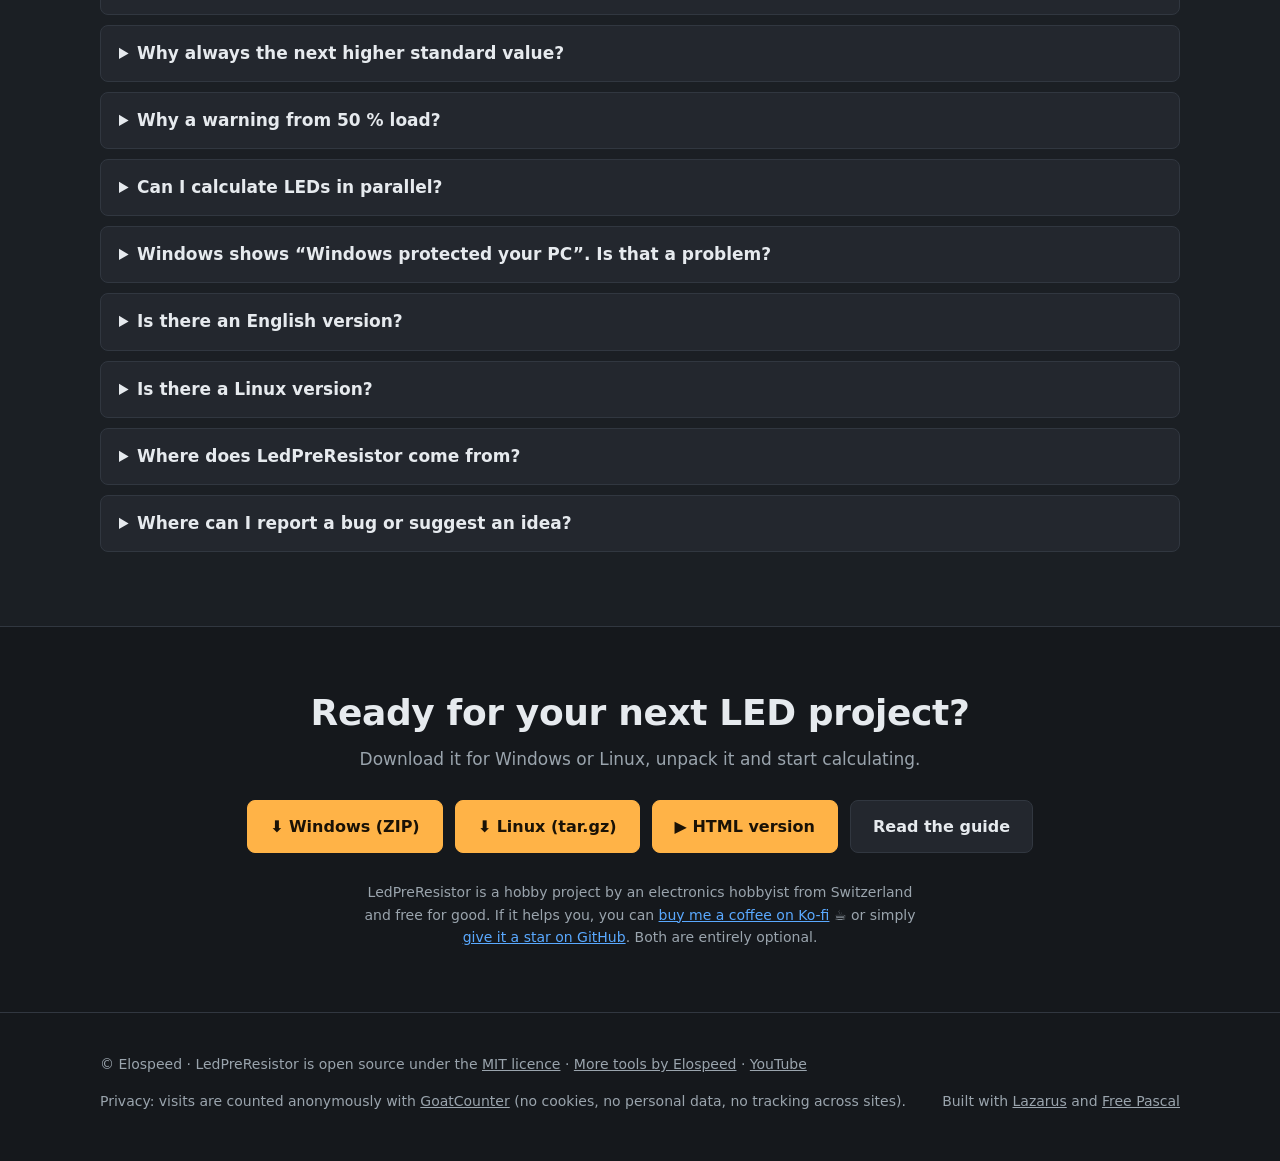
==== commit 4ce8d950: "Projektseite: Knopf und Link zur HTML-Version" ====
--- a/site/index.html
+++ b/site/index.html
@@ -81,9 +81,14 @@
       <a class="btn primary" href="https://github.com/Elospeed/LedPreResistor/releases/download/v2.5.2/LedPreResistor-2.5.2.zip">⬇ Download for Windows</a>
       <a class="btn primary" href="https://github.com/Elospeed/LedPreResistor/releases/download/v2.5.2/LedPreResistor-2.5.2-linux-x86_64.tar.gz">⬇ Download for Linux</a>
     </div>
+    <div class="cta webapp">
+      <a class="btn primary" href="app/" data-goatcounter-click="html-version-en">▶ HTML version in your browser</a>
+    </div>
+    <p class="applink">Link for your website: <code id="appUrl">https://<wbr>elospeed.github.io/<wbr>LedPreResistor/<wbr>app/</code> <button type="button" class="copybtn" data-ok="Copied" onclick="copyAppUrl(this)">Copy</button></p>
     <ul class="facts">
       <li>Free &amp; MIT licensed</li>
       <li>Windows 10 / 11 and Linux</li>
+      <li>Also in the browser, on PC and phone</li>
       <li>One EXE, no installation</li>
       <li>Works offline</li>
       <li>E12, E24 and E96</li>
@@ -266,6 +271,7 @@
     <div class="cta">
       <a class="btn primary" href="https://github.com/Elospeed/LedPreResistor/releases/download/v2.5.2/LedPreResistor-2.5.2.zip">⬇ Windows (ZIP)</a>
       <a class="btn primary" href="https://github.com/Elospeed/LedPreResistor/releases/download/v2.5.2/LedPreResistor-2.5.2-linux-x86_64.tar.gz">⬇ Linux (tar.gz)</a>
+      <a class="btn primary" href="app/">▶ HTML version</a>
       <a class="btn" href="https://github.com/Elospeed/LedPreResistor#readme">Read the guide</a>
     </div>
     <p class="support">LedPreResistor is a hobby project by an electronics hobbyist from Switzerland and free for good. If it helps you, you can <a href="https://ko-fi.com/elospeed" data-goatcounter-click="ko-fi-support-en">buy me a coffee on Ko-fi</a> ☕ or simply <a href="https://github.com/Elospeed/LedPreResistor" data-goatcounter-click="github-star-en">give it a star on GitHub</a>. Both are entirely optional.</p>
@@ -282,6 +288,9 @@
   </div>
 </footer>
 
+<script>
+function copyAppUrl(b){var t=document.getElementById("appUrl").textContent,l=b.textContent;function done(){b.textContent=b.dataset.ok;setTimeout(function(){b.textContent=l},1500)}if(navigator.clipboard){navigator.clipboard.writeText(t).then(done,function(){})}}
+</script>
 <script data-goatcounter="https://elospeed.goatcounter.com/count" async src="https://gc.zgo.at/count.js"></script>
 </body>
 </html>
--- a/site/style.css
+++ b/site/style.css
@@ -228,3 +228,10 @@
 /* Beispielrechnung: Farbringe als kleine Balken */
 .bands { display: inline-flex; gap: 4px; vertical-align: middle; margin-left: 6px; }
 .bands i { width: 8px; height: 18px; border-radius: 2px; display: inline-block; }
+
+/* HTML-Version: Knopf unter den Downloads und Link zum Kopieren */
+.cta.webapp { margin-top: 12px; }
+.applink { text-align: center; margin: 12px 0 0; font-size: .92em; color: var(--muted, #a0a4aa); overflow-wrap: anywhere; }
+.copybtn { font: inherit; font-size: .9em; margin-left: 6px; padding: 2px 10px; border-radius: 6px; border: 1px solid var(--line); background: transparent; color: inherit; cursor: pointer; }
+.copybtn:hover { border-color: #4a4d52; }
+.applink code { display: inline-block; max-width: 100%; white-space: normal; overflow-wrap: anywhere; vertical-align: middle; }
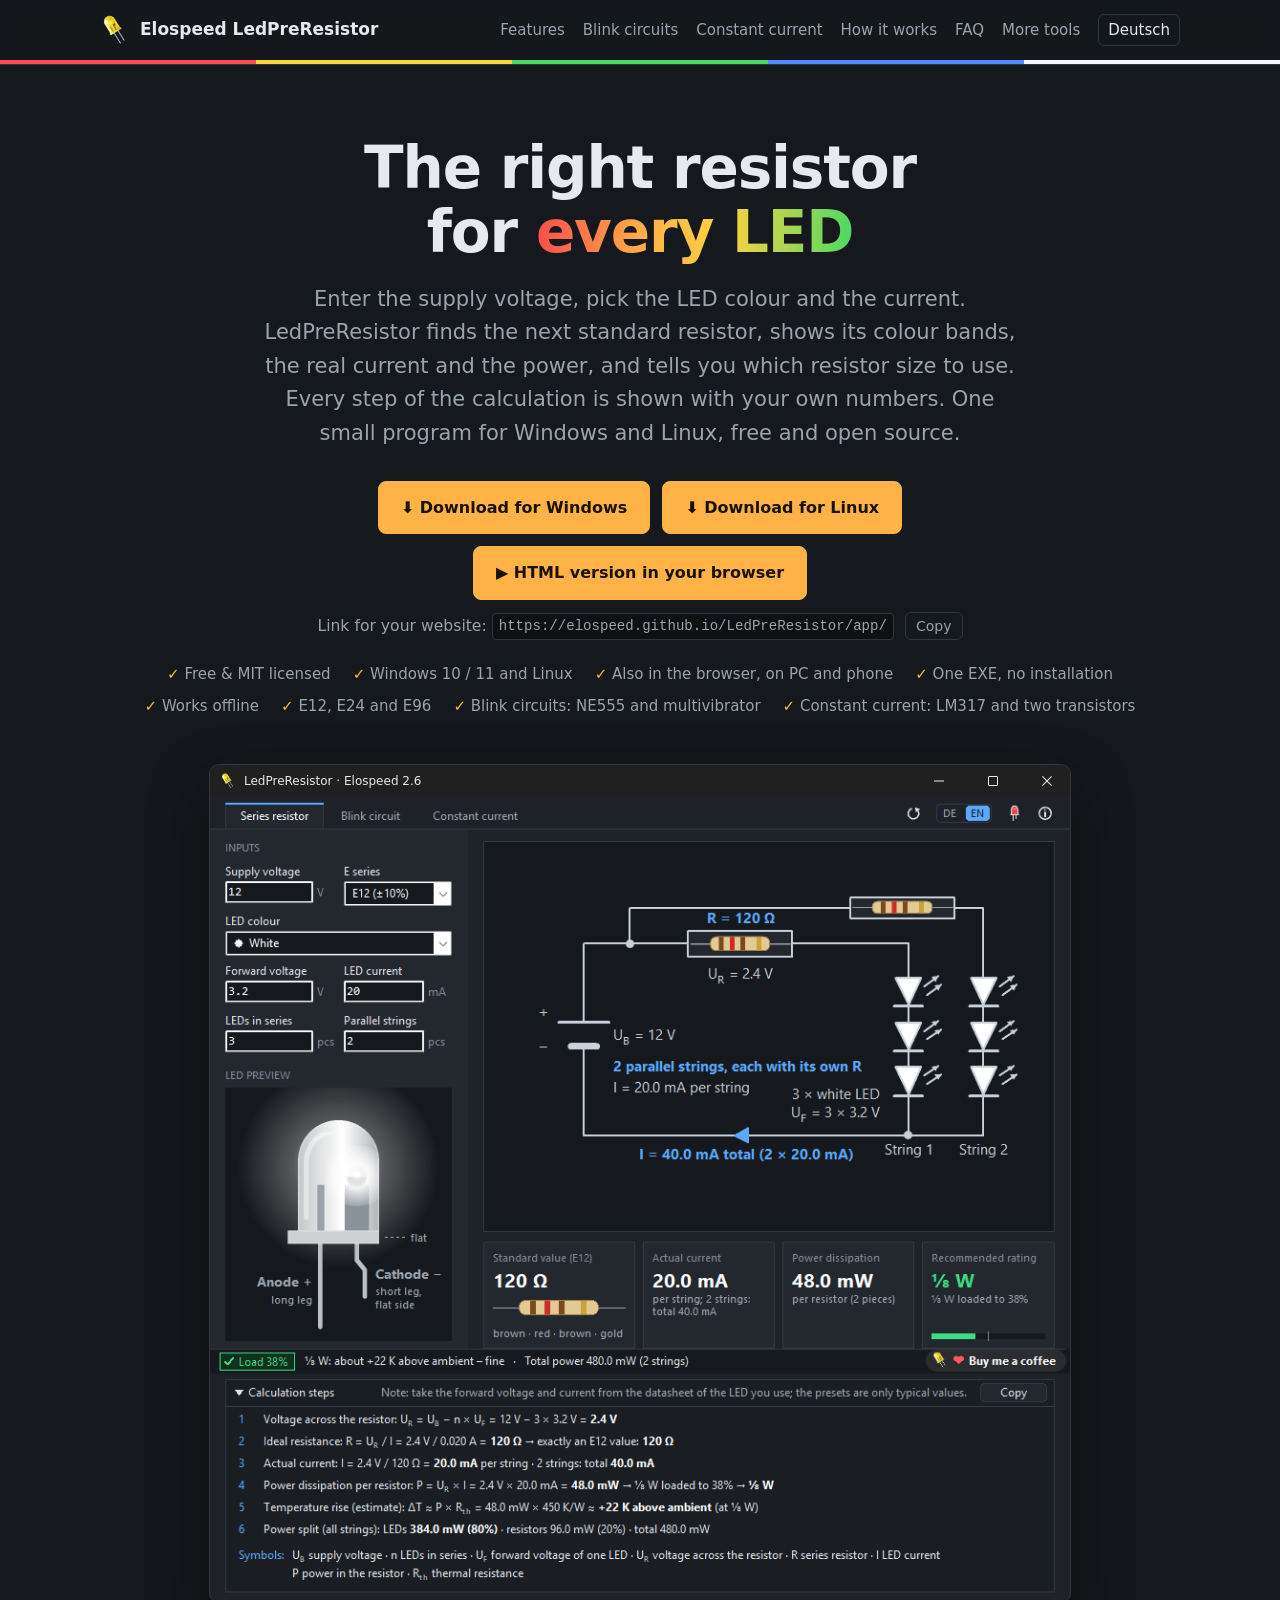
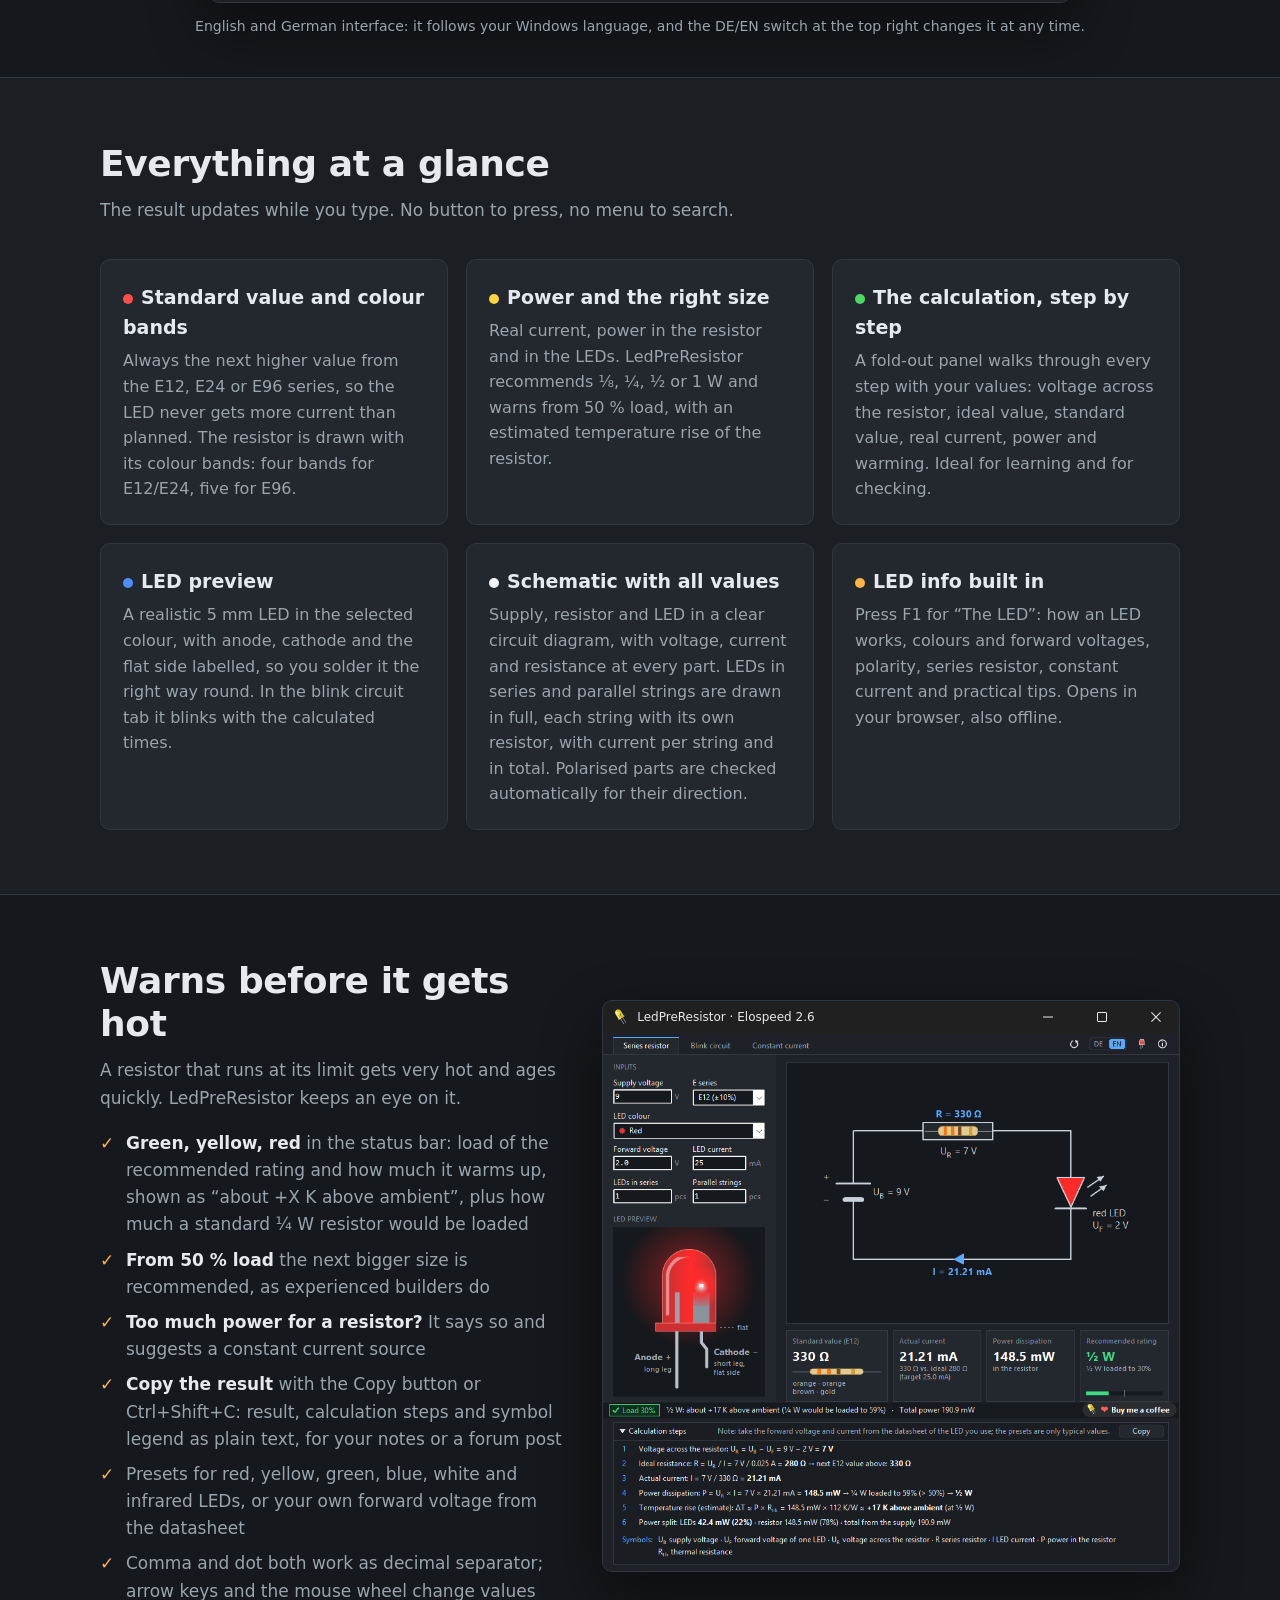
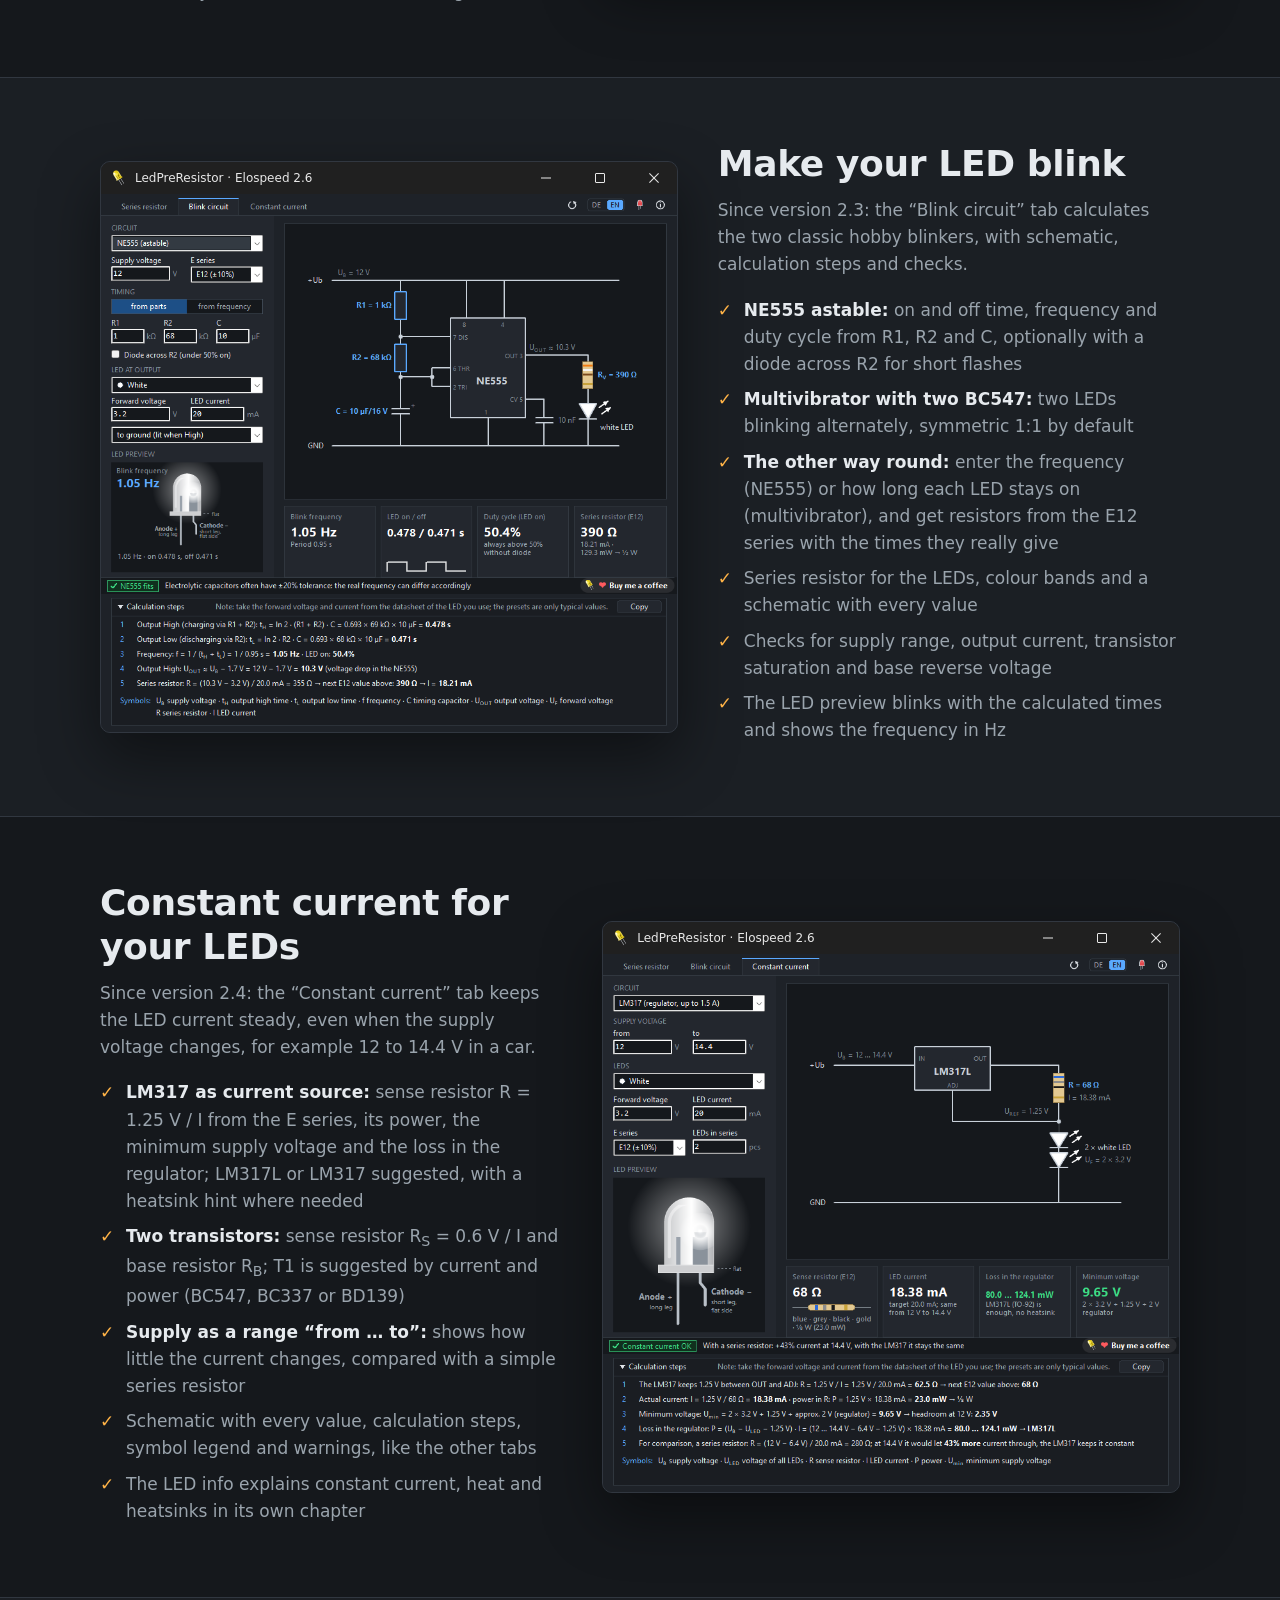
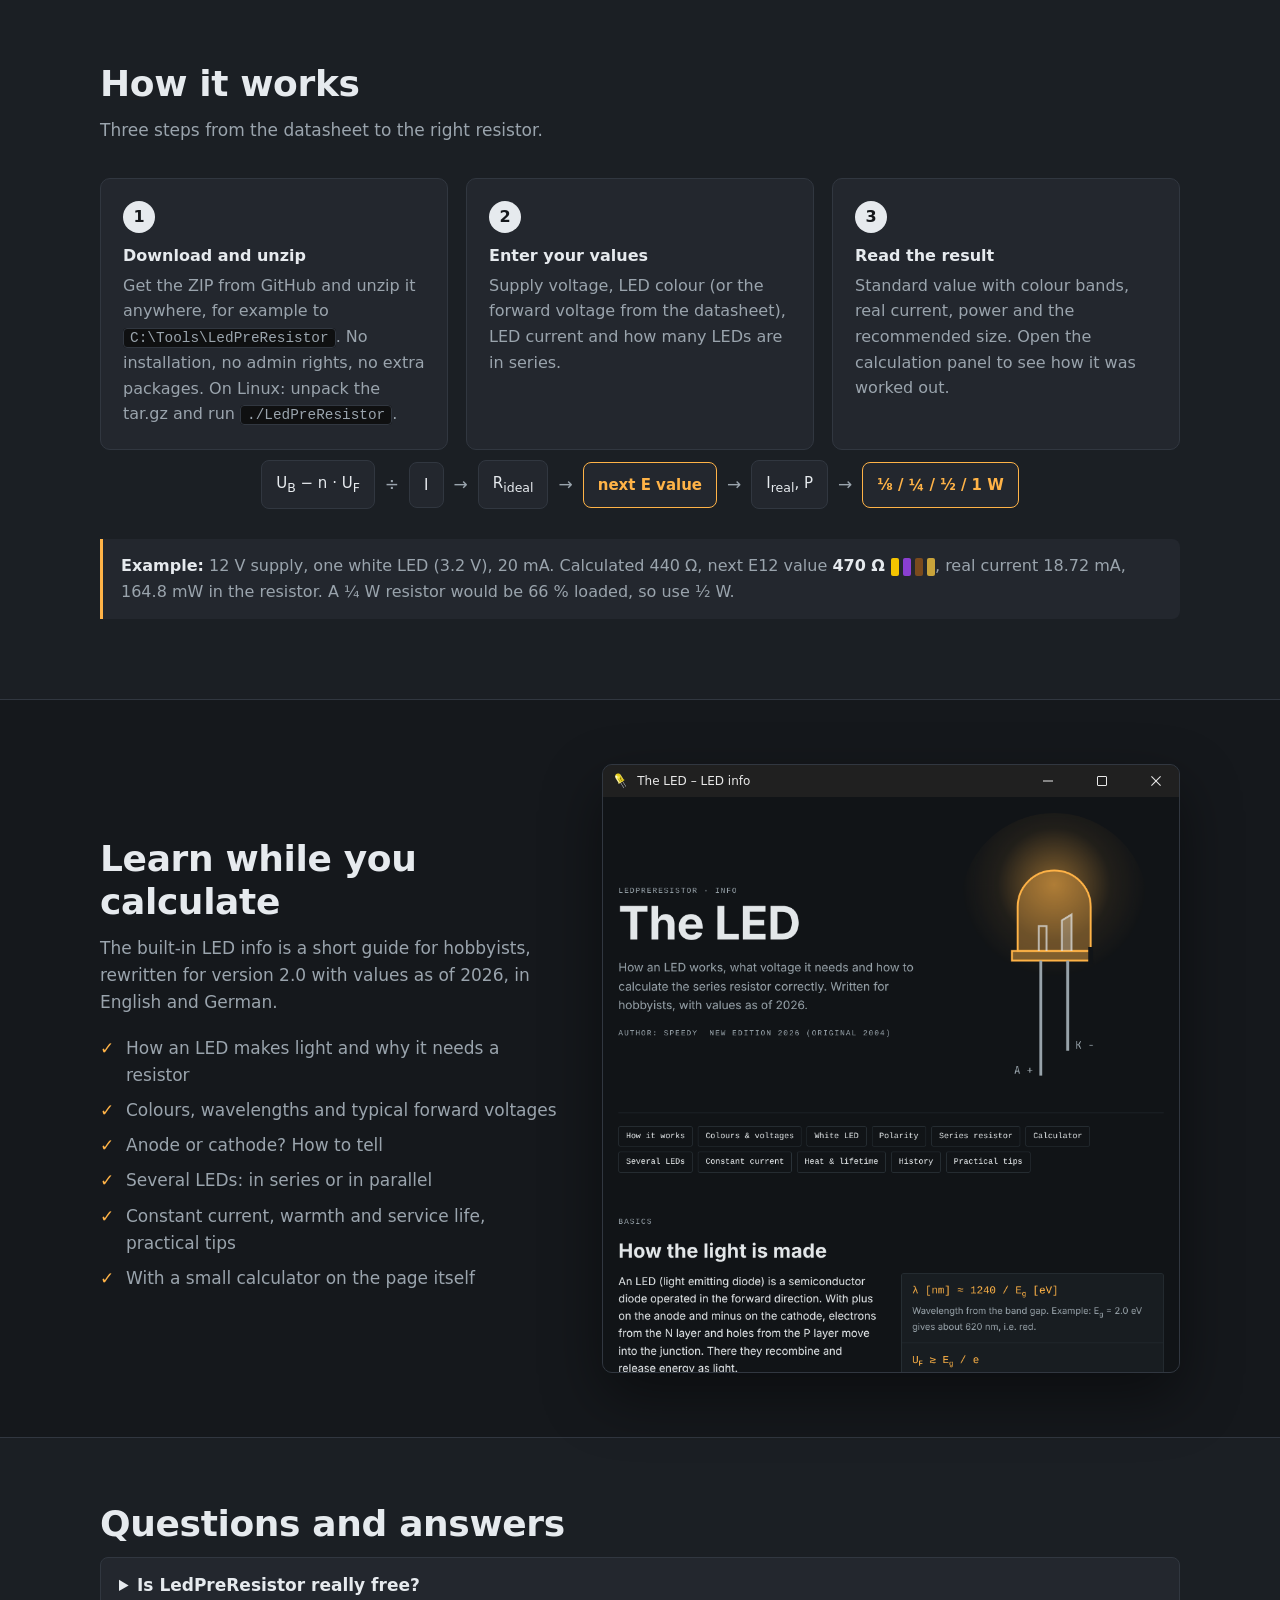
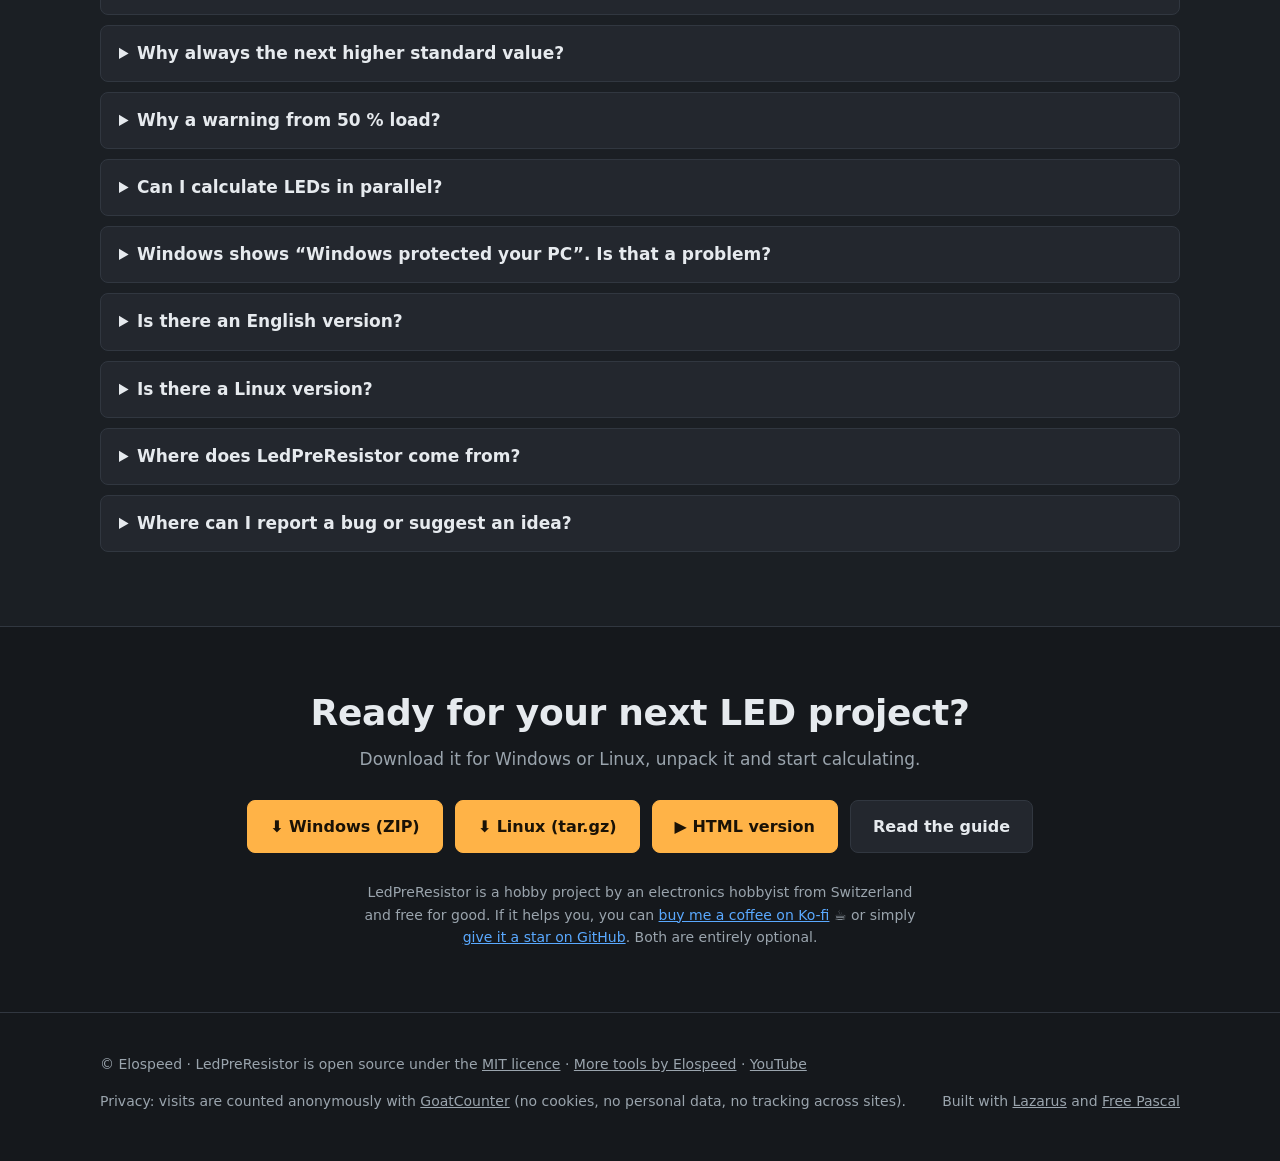
==== commit 449c9620: "Projektseite: Downloads auf 2.6" ====
--- a/site/index.html
+++ b/site/index.html
@@ -44,7 +44,7 @@
   "description": "Calculates the series resistor for one or more LEDs in series: next standard value from E12, E24 or E96, colour bands, real current, power and recommended resistor size, with a step-by-step explanation. Also calculates LED blink circuits with the NE555 or a two-transistor multivibrator, and constant current sources with the LM317 or two transistors.",
   "url": "https://elospeed.github.io/LedPreResistor/",
   "downloadUrl": "https://github.com/Elospeed/LedPreResistor/releases/latest",
-  "softwareVersion": "2.5.2",
+  "softwareVersion": "2.6",
   "license": "https://opensource.org/licenses/MIT",
   "isAccessibleForFree": true,
   "offers": { "@type": "Offer", "price": "0", "priceCurrency": "USD" },
@@ -78,8 +78,8 @@
     <h1>The right resistor<br>for <span class="grad">every LED</span></h1>
     <p class="lead">Enter the supply voltage, pick the LED colour and the current. LedPreResistor finds the next standard resistor, shows its colour bands, the real current and the power, and tells you which resistor size to use. Every step of the calculation is shown with your own numbers. One small program for Windows and Linux, free and open source.</p>
     <div class="cta">
-      <a class="btn primary" href="https://github.com/Elospeed/LedPreResistor/releases/download/v2.5.2/LedPreResistor-2.5.2.zip">⬇ Download for Windows</a>
-      <a class="btn primary" href="https://github.com/Elospeed/LedPreResistor/releases/download/v2.5.2/LedPreResistor-2.5.2-linux-x86_64.tar.gz">⬇ Download for Linux</a>
+      <a class="btn primary" href="danke/?f=win" data-goatcounter-click="download-win-en">⬇ Download for Windows</a>
+      <a class="btn primary" href="danke/?f=linux" data-goatcounter-click="download-linux-en">⬇ Download for Linux</a>
     </div>
     <div class="cta webapp">
       <a class="btn primary" href="app/" data-goatcounter-click="html-version-en">▶ HTML version in your browser</a>
@@ -96,7 +96,7 @@
       <li>Constant current: LM317 and two transistors</li>
     </ul>
     <figure class="shot hero-shot">
-      <div class="bar"><img src="img/icon-32.png" alt=""><span>LedPreResistor · Elospeed 2.5.2</span><i class="min"></i><i class="max"></i><i class="cls"></i></div>
+      <div class="bar"><img src="img/icon-32.png" alt=""><span>LedPreResistor · Elospeed 2.6</span><i class="min"></i><i class="max"></i><i class="cls"></i></div>
       <img src="img/ledpreresistor-main-en.png" width="900" height="842" alt="LedPreResistor main window: 12 V supply, three white LEDs in series, 20 mA, two strings in parallel. Schematic with both strings, each with a 120 ohm resistor and three LEDs, 20 mA per string and 40 mA in total, and the calculation steps below">
     </figure>
     <figcaption>English and German interface: it follows your Windows language, and the DE/EN switch at the top right changes it at any time.</figcaption>
@@ -133,7 +133,7 @@
       </ul>
     </div>
     <figure class="shot">
-      <div class="bar"><img src="img/icon-32.png" alt=""><span>LedPreResistor · Elospeed 2.5.2</span><i class="min"></i><i class="max"></i><i class="cls"></i></div>
+      <div class="bar"><img src="img/icon-32.png" alt=""><span>LedPreResistor · Elospeed 2.6</span><i class="min"></i><i class="max"></i><i class="cls"></i></div>
       <img src="img/ledpreresistor-warning-en.png" width="900" height="842" alt="LedPreResistor with 9 V, red LED, 25 mA: 330 ohm, 148.5 mW, half a watt recommended and loaded to 30 percent; a quarter watt resistor would be loaded to 59 percent" loading="lazy">
     </figure>
   </div>
@@ -154,7 +154,7 @@
       </ul>
     </div>
     <figure class="shot">
-      <div class="bar"><img src="img/icon-32.png" alt=""><span>LedPreResistor · Elospeed 2.5.2</span><i class="min"></i><i class="max"></i><i class="cls"></i></div>
+      <div class="bar"><img src="img/icon-32.png" alt=""><span>LedPreResistor · Elospeed 2.6</span><i class="min"></i><i class="max"></i><i class="cls"></i></div>
       <img src="img/ledpreresistor-blink-en.png" width="900" height="842" alt="LedPreResistor blink circuit tab: NE555 astable with R1 1 kilohm, R2 68 kilohm and a 10 microfarad / 16 V capacitor at 12 V, 1.05 Hz, 50.4 percent duty cycle, series resistor 390 ohm for a white LED, schematic and calculation steps" loading="lazy">
     </figure>
   </div>
@@ -174,7 +174,7 @@
       </ul>
     </div>
     <figure class="shot">
-      <div class="bar"><img src="img/icon-32.png" alt=""><span>LedPreResistor · Elospeed 2.5.2</span><i class="min"></i><i class="max"></i><i class="cls"></i></div>
+      <div class="bar"><img src="img/icon-32.png" alt=""><span>LedPreResistor · Elospeed 2.6</span><i class="min"></i><i class="max"></i><i class="cls"></i></div>
       <img src="img/ledpreresistor-ksq-en.png" width="900" height="842" alt="LedPreResistor constant current tab: LM317 as current source for two white LEDs at 20 mA, supply 12 to 14.4 V, sense resistor 68 ohm, 18.38 mA, schematic and calculation steps" loading="lazy">
     </figure>
   </div>
@@ -227,7 +227,7 @@
     <h2>Questions and answers</h2>
     <details>
       <summary>Is LedPreResistor really free?</summary>
-      <p>Yes. LedPreResistor is open source under the MIT licence. There are no ads, no account and no paid version. If you like it, you can leave a voluntary donation on <a href="https://ko-fi.com/elospeed" data-goatcounter-click="ko-fi-faq-en">Ko-fi</a>.</p>
+      <p>Yes. LedPreResistor is open source under the MIT licence. There are no ads, no account and no paid version. If you like it, you can leave a voluntary donation on <a href="https://ko-fi.com/elospeed" data-goatcounter-click="kofi-ledpreresistor-faq-en">Ko-fi</a>.</p>
     </details>
     <details>
       <summary>Why always the next higher standard value?</summary>
@@ -251,7 +251,7 @@
     </details>
     <details>
       <summary>Is there a Linux version?</summary>
-      <p>Yes, since version 2.2: a native Linux build (x86_64, GTK2), no Wine needed. Unpack <code>LedPreResistor-2.5.2-linux-x86_64.tar.gz</code> and run <code>./LedPreResistor</code>. <code>./install.sh</code> adds it to your application menu without root. It needs GTK2, which most desktops already have (otherwise <code>sudo apt install libgtk2.0-0</code>, <code>sudo dnf install gtk2</code> or <code>sudo pacman -S gtk2</code>). Settings are stored in <code>~/.config/LedPreResistor/</code>.</p>
+      <p>Yes, since version 2.2: a native Linux build (x86_64, GTK2), no Wine needed. Unpack <code>LedPreResistor-2.6-linux-x86_64.tar.gz</code> and run <code>./LedPreResistor</code>. <code>./install.sh</code> adds it to your application menu without root. It needs GTK2, which most desktops already have (otherwise <code>sudo apt install libgtk2.0-0</code>, <code>sudo dnf install gtk2</code> or <code>sudo pacman -S gtk2</code>). Settings are stored in <code>~/.config/LedPreResistor/</code>.</p>
     </details>
     <details>
       <summary>Where does LedPreResistor come from?</summary>
@@ -269,12 +269,12 @@
     <h2>Ready for your next LED project?</h2>
     <p class="sub" style="margin:0 auto 26px">Download it for Windows or Linux, unpack it and start calculating.</p>
     <div class="cta">
-      <a class="btn primary" href="https://github.com/Elospeed/LedPreResistor/releases/download/v2.5.2/LedPreResistor-2.5.2.zip">⬇ Windows (ZIP)</a>
-      <a class="btn primary" href="https://github.com/Elospeed/LedPreResistor/releases/download/v2.5.2/LedPreResistor-2.5.2-linux-x86_64.tar.gz">⬇ Linux (tar.gz)</a>
+      <a class="btn primary" href="danke/?f=win" data-goatcounter-click="download-win-en">⬇ Windows (ZIP)</a>
+      <a class="btn primary" href="danke/?f=linux" data-goatcounter-click="download-linux-en">⬇ Linux (tar.gz)</a>
       <a class="btn primary" href="app/">▶ HTML version</a>
       <a class="btn" href="https://github.com/Elospeed/LedPreResistor#readme">Read the guide</a>
     </div>
-    <p class="support">LedPreResistor is a hobby project by an electronics hobbyist from Switzerland and free for good. If it helps you, you can <a href="https://ko-fi.com/elospeed" data-goatcounter-click="ko-fi-support-en">buy me a coffee on Ko-fi</a> ☕ or simply <a href="https://github.com/Elospeed/LedPreResistor" data-goatcounter-click="github-star-en">give it a star on GitHub</a>. Both are entirely optional.</p>
+    <p class="support">LedPreResistor is a hobby project by an electronics hobbyist from Switzerland and free for good. If it helps you, you can <a href="https://ko-fi.com/elospeed" data-goatcounter-click="kofi-ledpreresistor-support-en">buy me a coffee on Ko-fi</a> ☕ or simply <a href="https://github.com/Elospeed/LedPreResistor" data-goatcounter-click="github-star-en">give it a star on GitHub</a>. Both are entirely optional.</p>
   </div>
 </section>
 
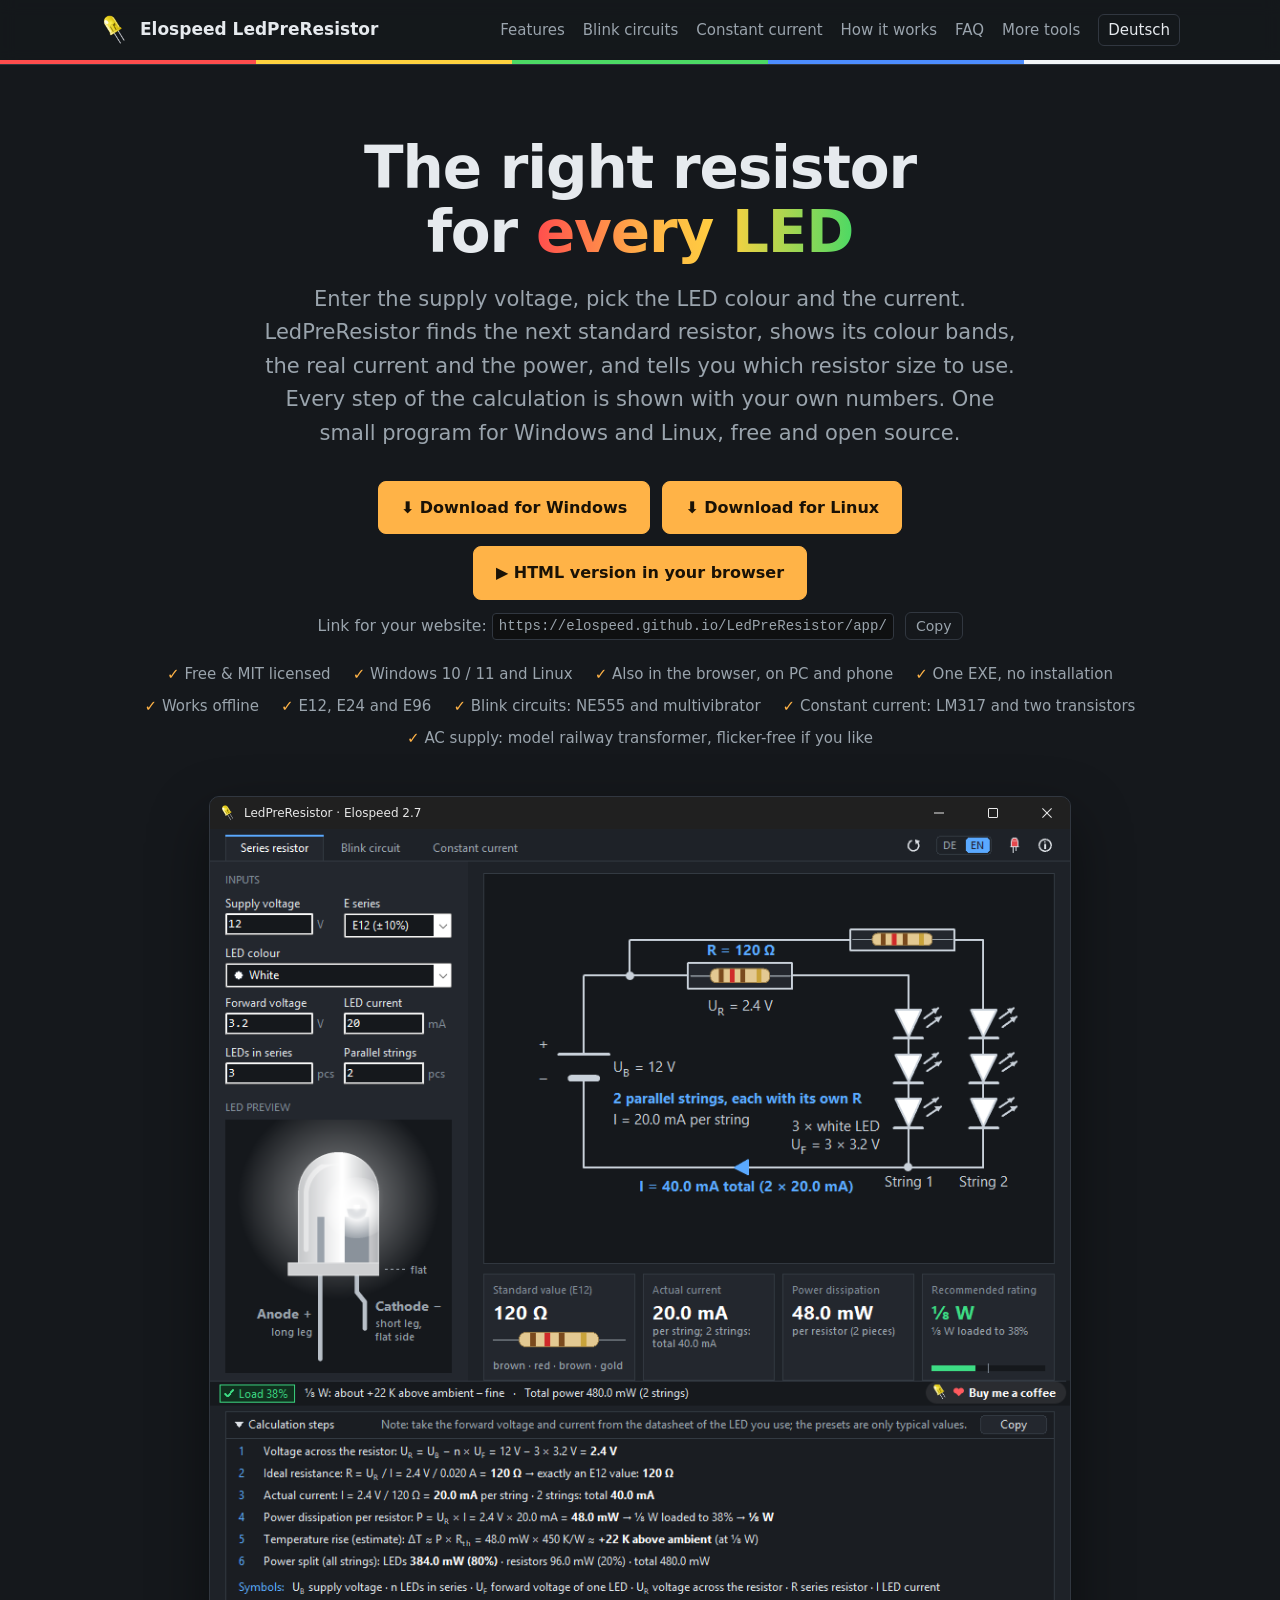
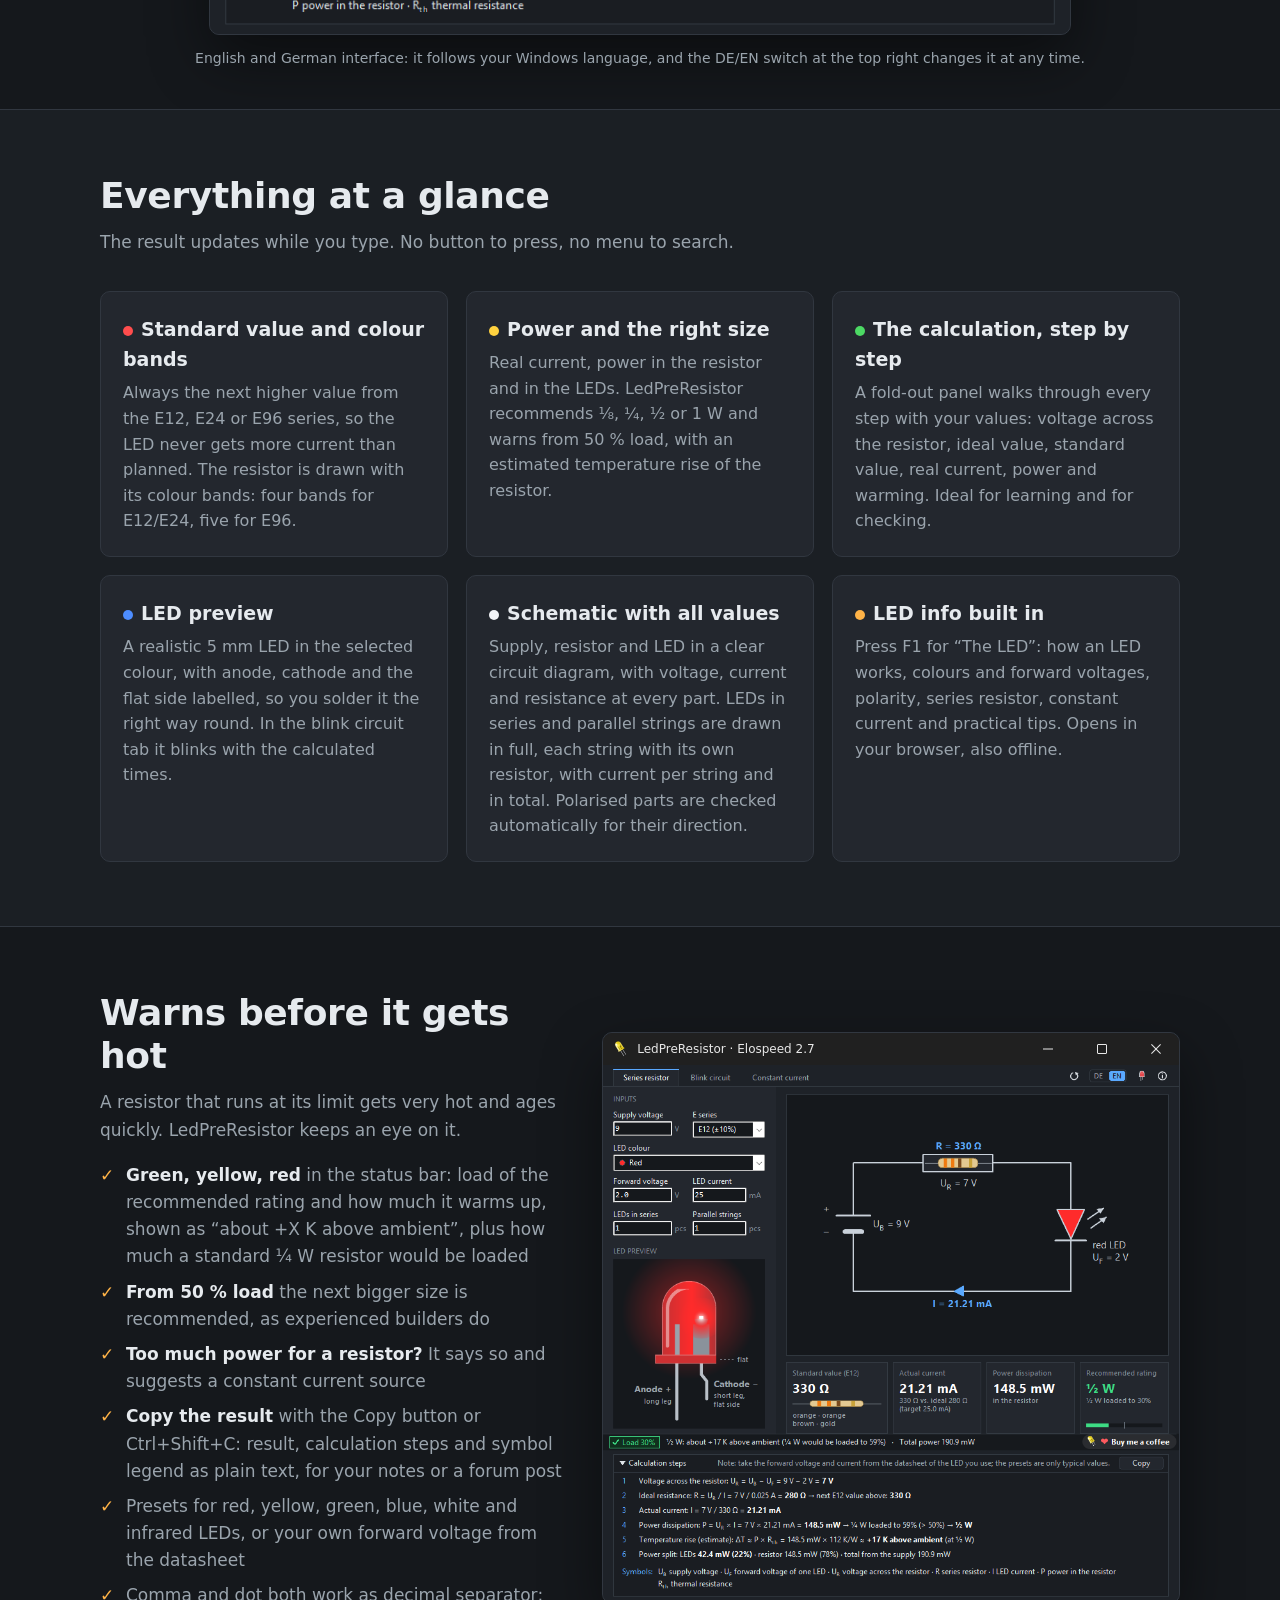
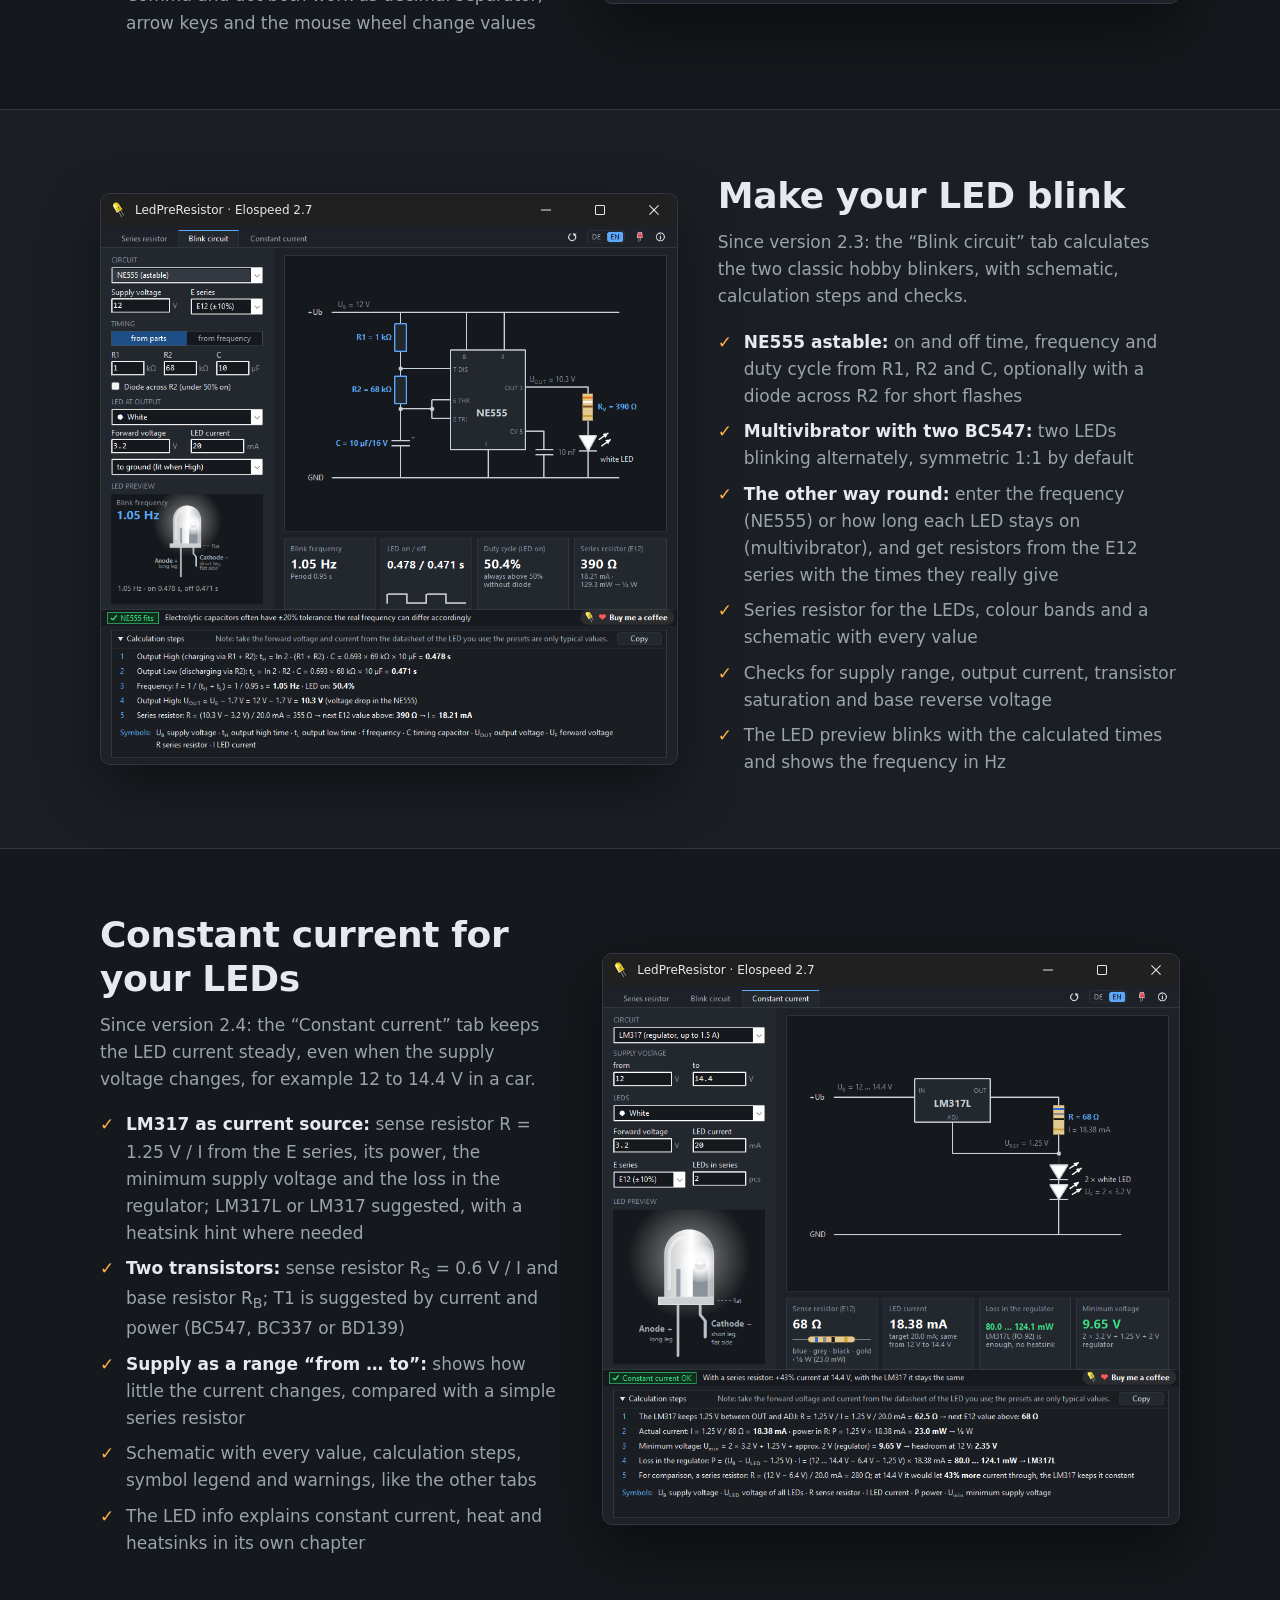
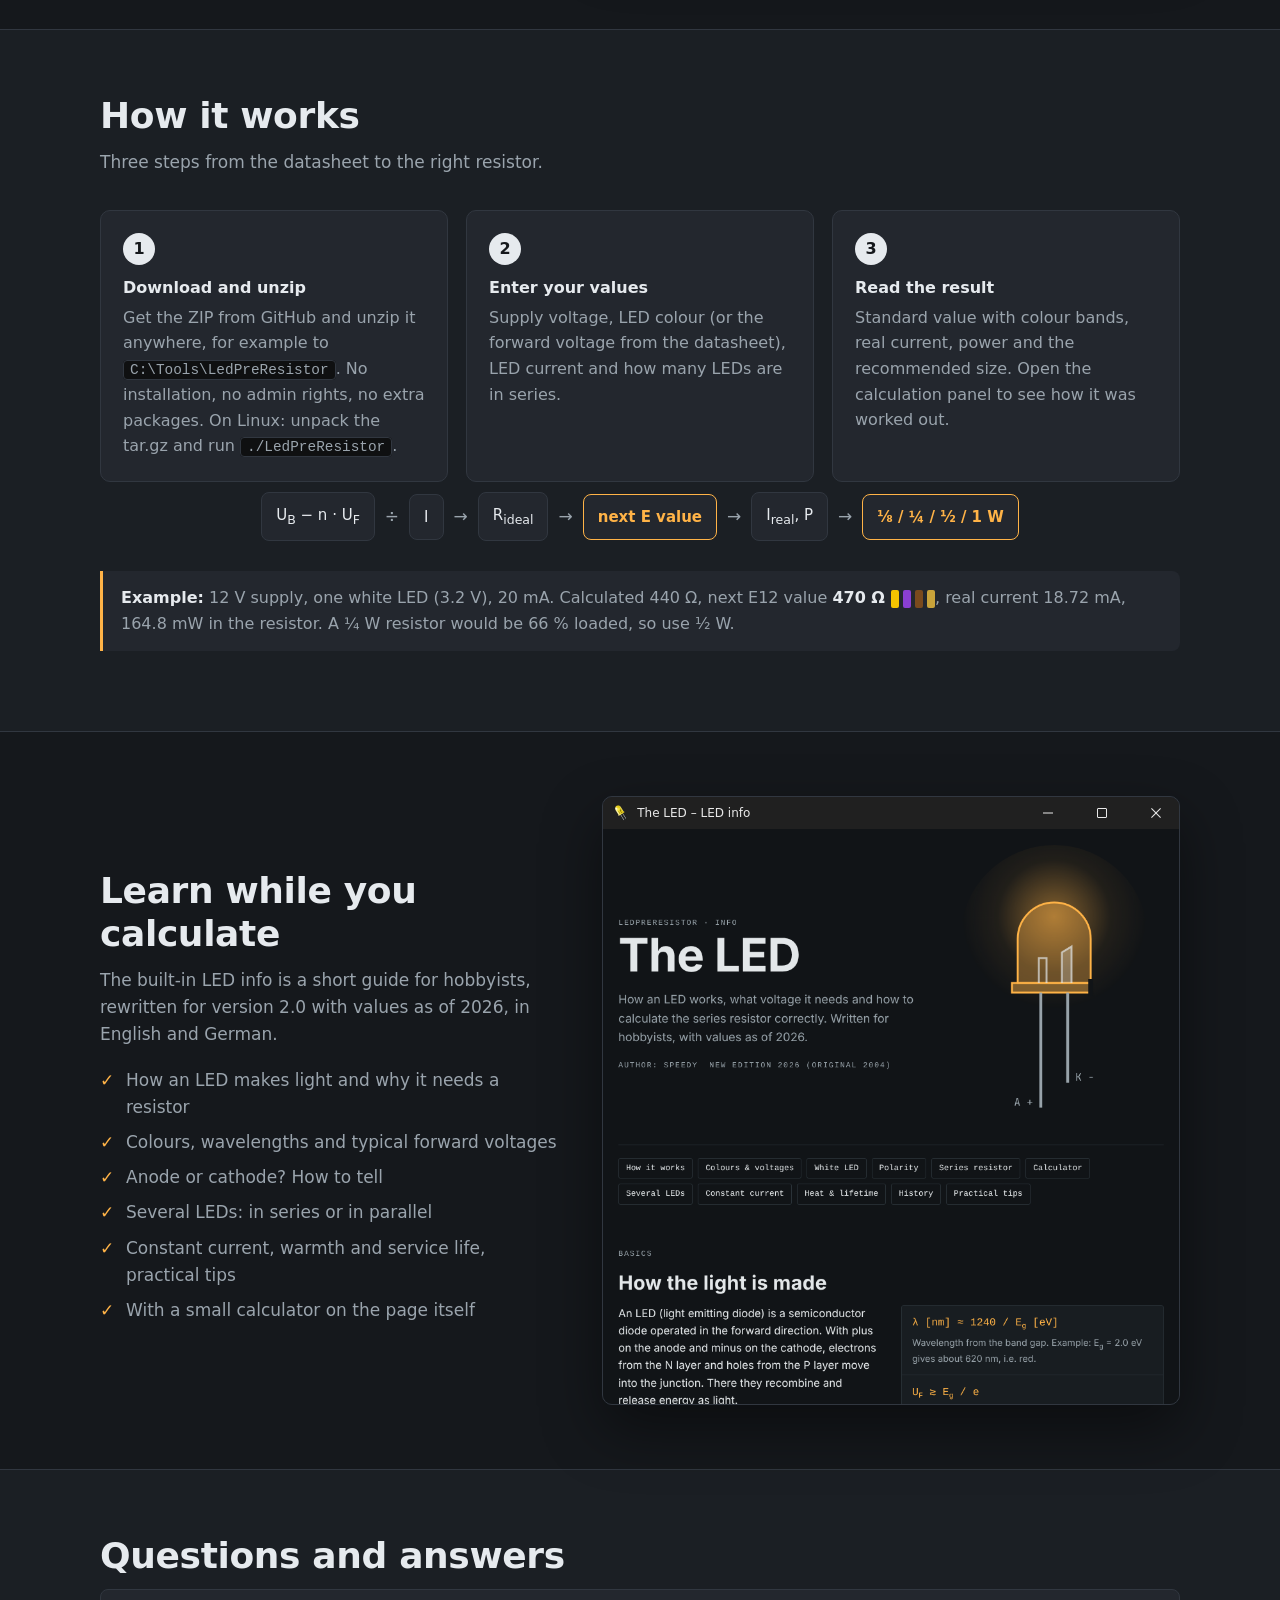
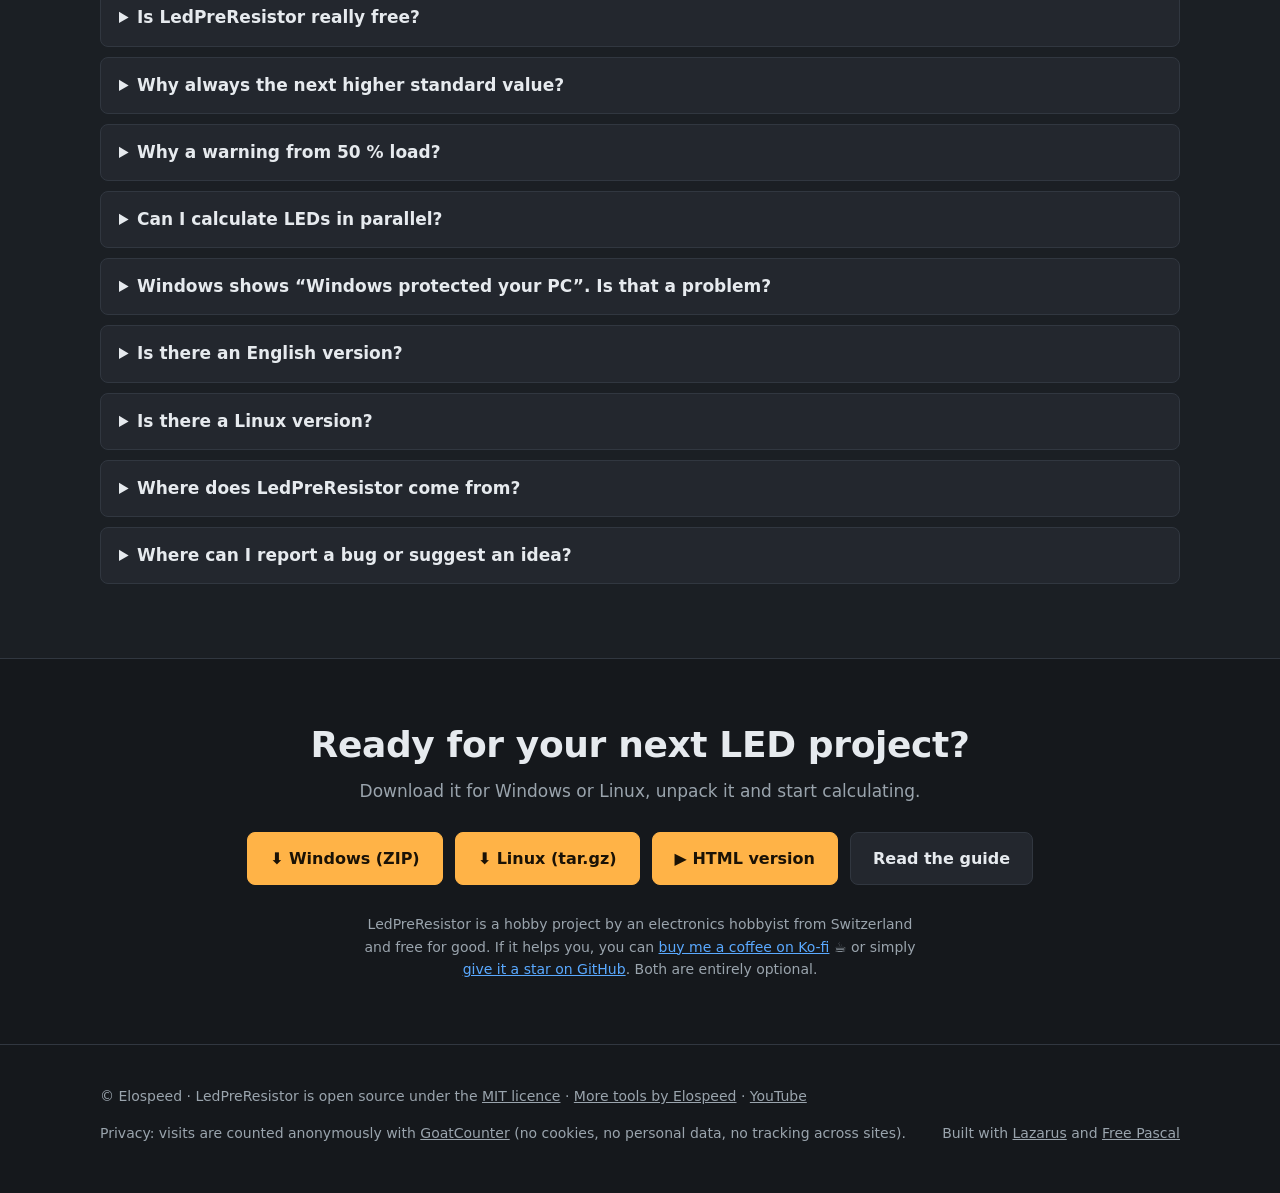
==== commit c768207e: "Projektseite: Downloads auf 2.7, Wechselstrom in der Liste" ====
--- a/site/index.html
+++ b/site/index.html
@@ -44,7 +44,7 @@
   "description": "Calculates the series resistor for one or more LEDs in series: next standard value from E12, E24 or E96, colour bands, real current, power and recommended resistor size, with a step-by-step explanation. Also calculates LED blink circuits with the NE555 or a two-transistor multivibrator, and constant current sources with the LM317 or two transistors.",
   "url": "https://elospeed.github.io/LedPreResistor/",
   "downloadUrl": "https://github.com/Elospeed/LedPreResistor/releases/latest",
-  "softwareVersion": "2.6",
+  "softwareVersion": "2.7",
   "license": "https://opensource.org/licenses/MIT",
   "isAccessibleForFree": true,
   "offers": { "@type": "Offer", "price": "0", "priceCurrency": "USD" },
@@ -94,9 +94,10 @@
       <li>E12, E24 and E96</li>
       <li>Blink circuits: NE555 and multivibrator</li>
       <li>Constant current: LM317 and two transistors</li>
+      <li>AC supply: model railway transformer, flicker-free if you like</li>
     </ul>
     <figure class="shot hero-shot">
-      <div class="bar"><img src="img/icon-32.png" alt=""><span>LedPreResistor · Elospeed 2.6</span><i class="min"></i><i class="max"></i><i class="cls"></i></div>
+      <div class="bar"><img src="img/icon-32.png" alt=""><span>LedPreResistor · Elospeed 2.7</span><i class="min"></i><i class="max"></i><i class="cls"></i></div>
       <img src="img/ledpreresistor-main-en.png" width="900" height="842" alt="LedPreResistor main window: 12 V supply, three white LEDs in series, 20 mA, two strings in parallel. Schematic with both strings, each with a 120 ohm resistor and three LEDs, 20 mA per string and 40 mA in total, and the calculation steps below">
     </figure>
     <figcaption>English and German interface: it follows your Windows language, and the DE/EN switch at the top right changes it at any time.</figcaption>
@@ -133,7 +134,7 @@
       </ul>
     </div>
     <figure class="shot">
-      <div class="bar"><img src="img/icon-32.png" alt=""><span>LedPreResistor · Elospeed 2.6</span><i class="min"></i><i class="max"></i><i class="cls"></i></div>
+      <div class="bar"><img src="img/icon-32.png" alt=""><span>LedPreResistor · Elospeed 2.7</span><i class="min"></i><i class="max"></i><i class="cls"></i></div>
       <img src="img/ledpreresistor-warning-en.png" width="900" height="842" alt="LedPreResistor with 9 V, red LED, 25 mA: 330 ohm, 148.5 mW, half a watt recommended and loaded to 30 percent; a quarter watt resistor would be loaded to 59 percent" loading="lazy">
     </figure>
   </div>
@@ -154,7 +155,7 @@
       </ul>
     </div>
     <figure class="shot">
-      <div class="bar"><img src="img/icon-32.png" alt=""><span>LedPreResistor · Elospeed 2.6</span><i class="min"></i><i class="max"></i><i class="cls"></i></div>
+      <div class="bar"><img src="img/icon-32.png" alt=""><span>LedPreResistor · Elospeed 2.7</span><i class="min"></i><i class="max"></i><i class="cls"></i></div>
       <img src="img/ledpreresistor-blink-en.png" width="900" height="842" alt="LedPreResistor blink circuit tab: NE555 astable with R1 1 kilohm, R2 68 kilohm and a 10 microfarad / 16 V capacitor at 12 V, 1.05 Hz, 50.4 percent duty cycle, series resistor 390 ohm for a white LED, schematic and calculation steps" loading="lazy">
     </figure>
   </div>
@@ -174,7 +175,7 @@
       </ul>
     </div>
     <figure class="shot">
-      <div class="bar"><img src="img/icon-32.png" alt=""><span>LedPreResistor · Elospeed 2.6</span><i class="min"></i><i class="max"></i><i class="cls"></i></div>
+      <div class="bar"><img src="img/icon-32.png" alt=""><span>LedPreResistor · Elospeed 2.7</span><i class="min"></i><i class="max"></i><i class="cls"></i></div>
       <img src="img/ledpreresistor-ksq-en.png" width="900" height="842" alt="LedPreResistor constant current tab: LM317 as current source for two white LEDs at 20 mA, supply 12 to 14.4 V, sense resistor 68 ohm, 18.38 mA, schematic and calculation steps" loading="lazy">
     </figure>
   </div>
@@ -251,7 +252,7 @@
     </details>
     <details>
       <summary>Is there a Linux version?</summary>
-      <p>Yes, since version 2.2: a native Linux build (x86_64, GTK2), no Wine needed. Unpack <code>LedPreResistor-2.6-linux-x86_64.tar.gz</code> and run <code>./LedPreResistor</code>. <code>./install.sh</code> adds it to your application menu without root. It needs GTK2, which most desktops already have (otherwise <code>sudo apt install libgtk2.0-0</code>, <code>sudo dnf install gtk2</code> or <code>sudo pacman -S gtk2</code>). Settings are stored in <code>~/.config/LedPreResistor/</code>.</p>
+      <p>Yes, since version 2.2: a native Linux build (x86_64, GTK2), no Wine needed. Unpack <code>LedPreResistor-2.7-linux-x86_64.tar.gz</code> and run <code>./LedPreResistor</code>. <code>./install.sh</code> adds it to your application menu without root. It needs GTK2, which most desktops already have (otherwise <code>sudo apt install libgtk2.0-0</code>, <code>sudo dnf install gtk2</code> or <code>sudo pacman -S gtk2</code>). Settings are stored in <code>~/.config/LedPreResistor/</code>.</p>
     </details>
     <details>
       <summary>Where does LedPreResistor come from?</summary>
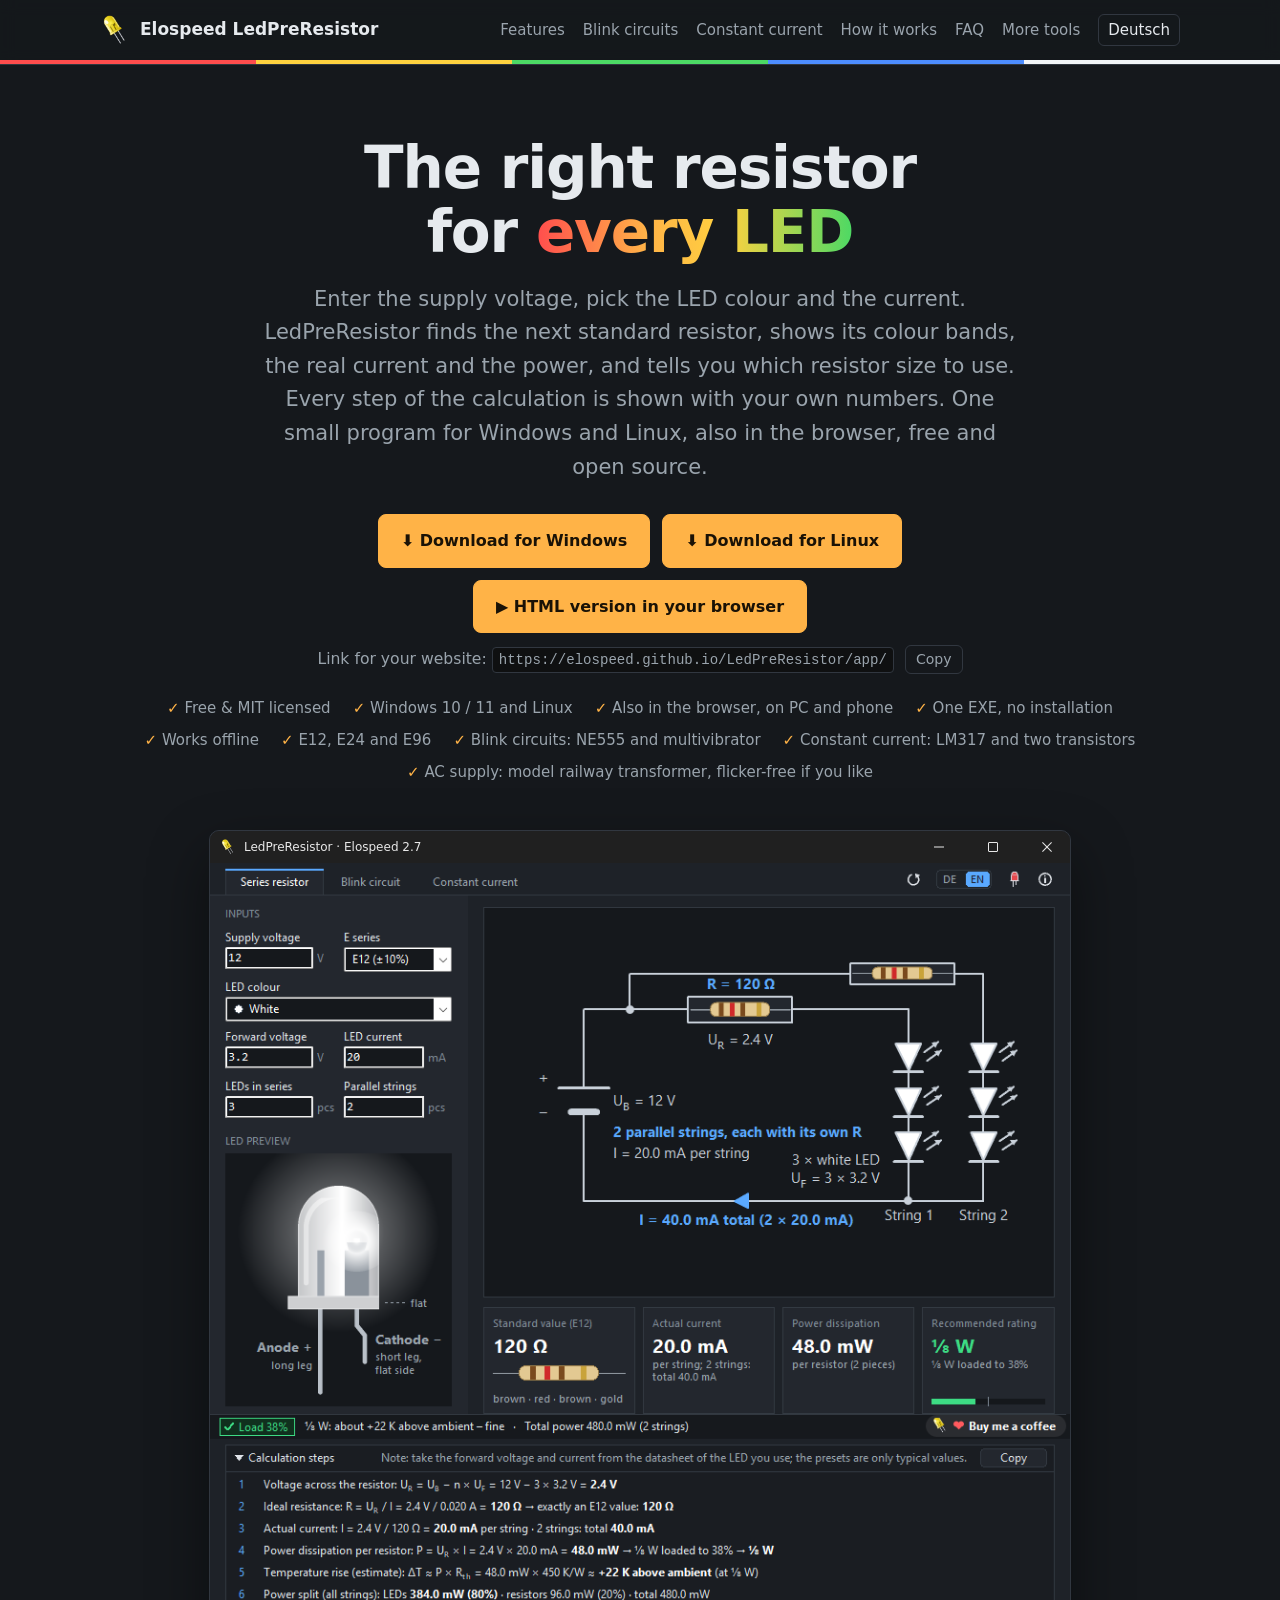
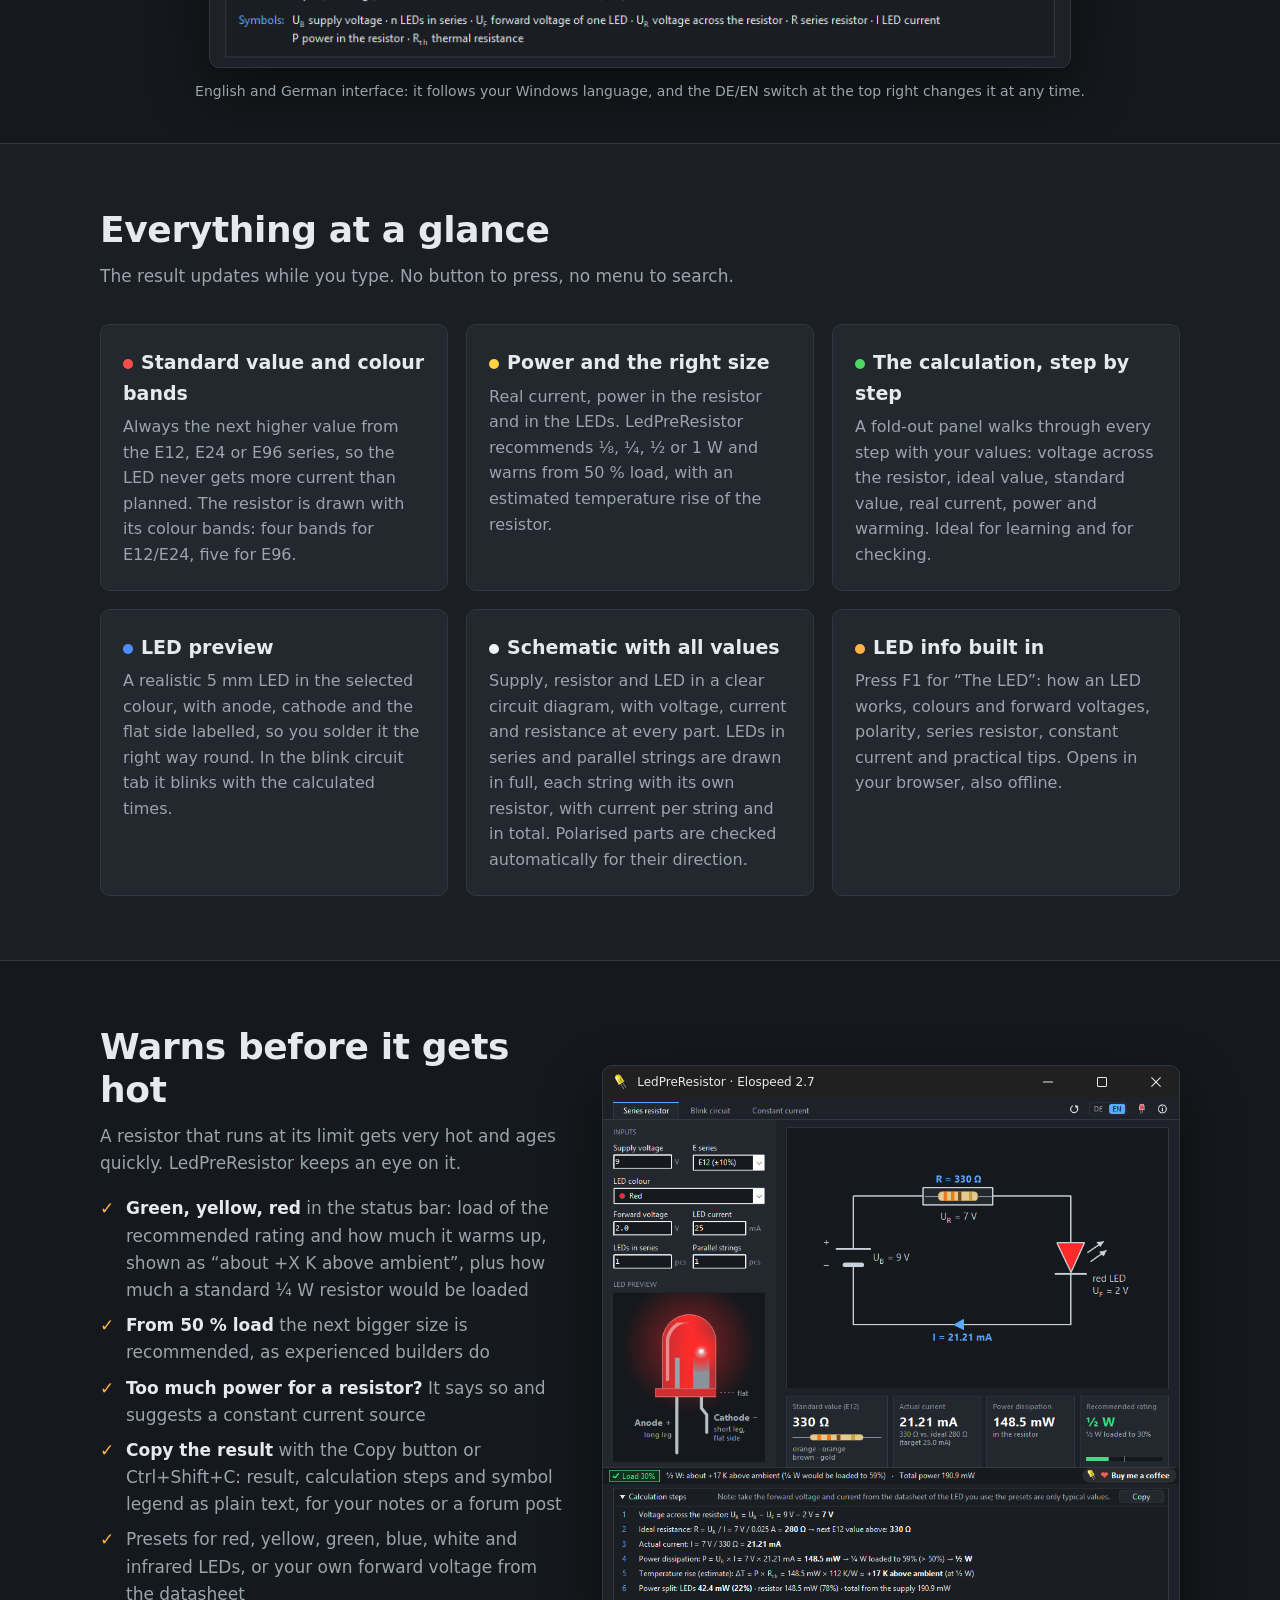
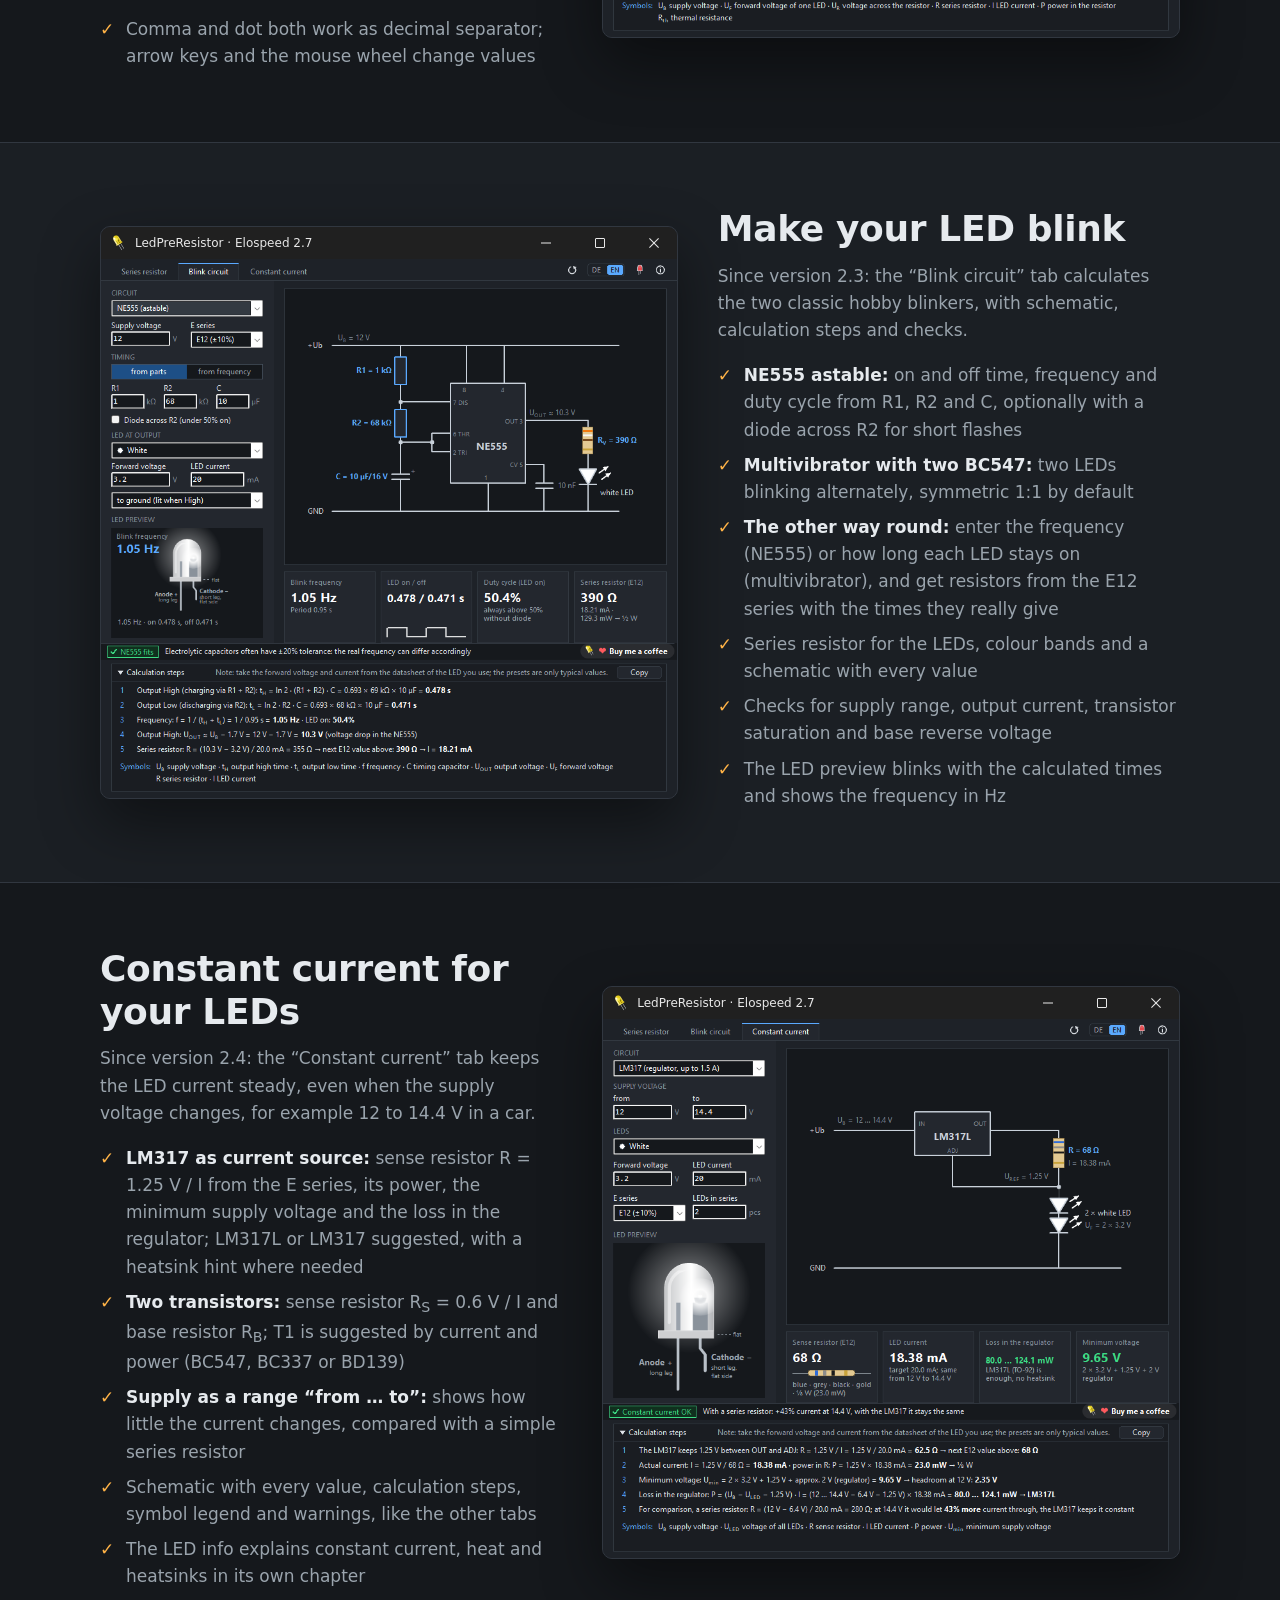
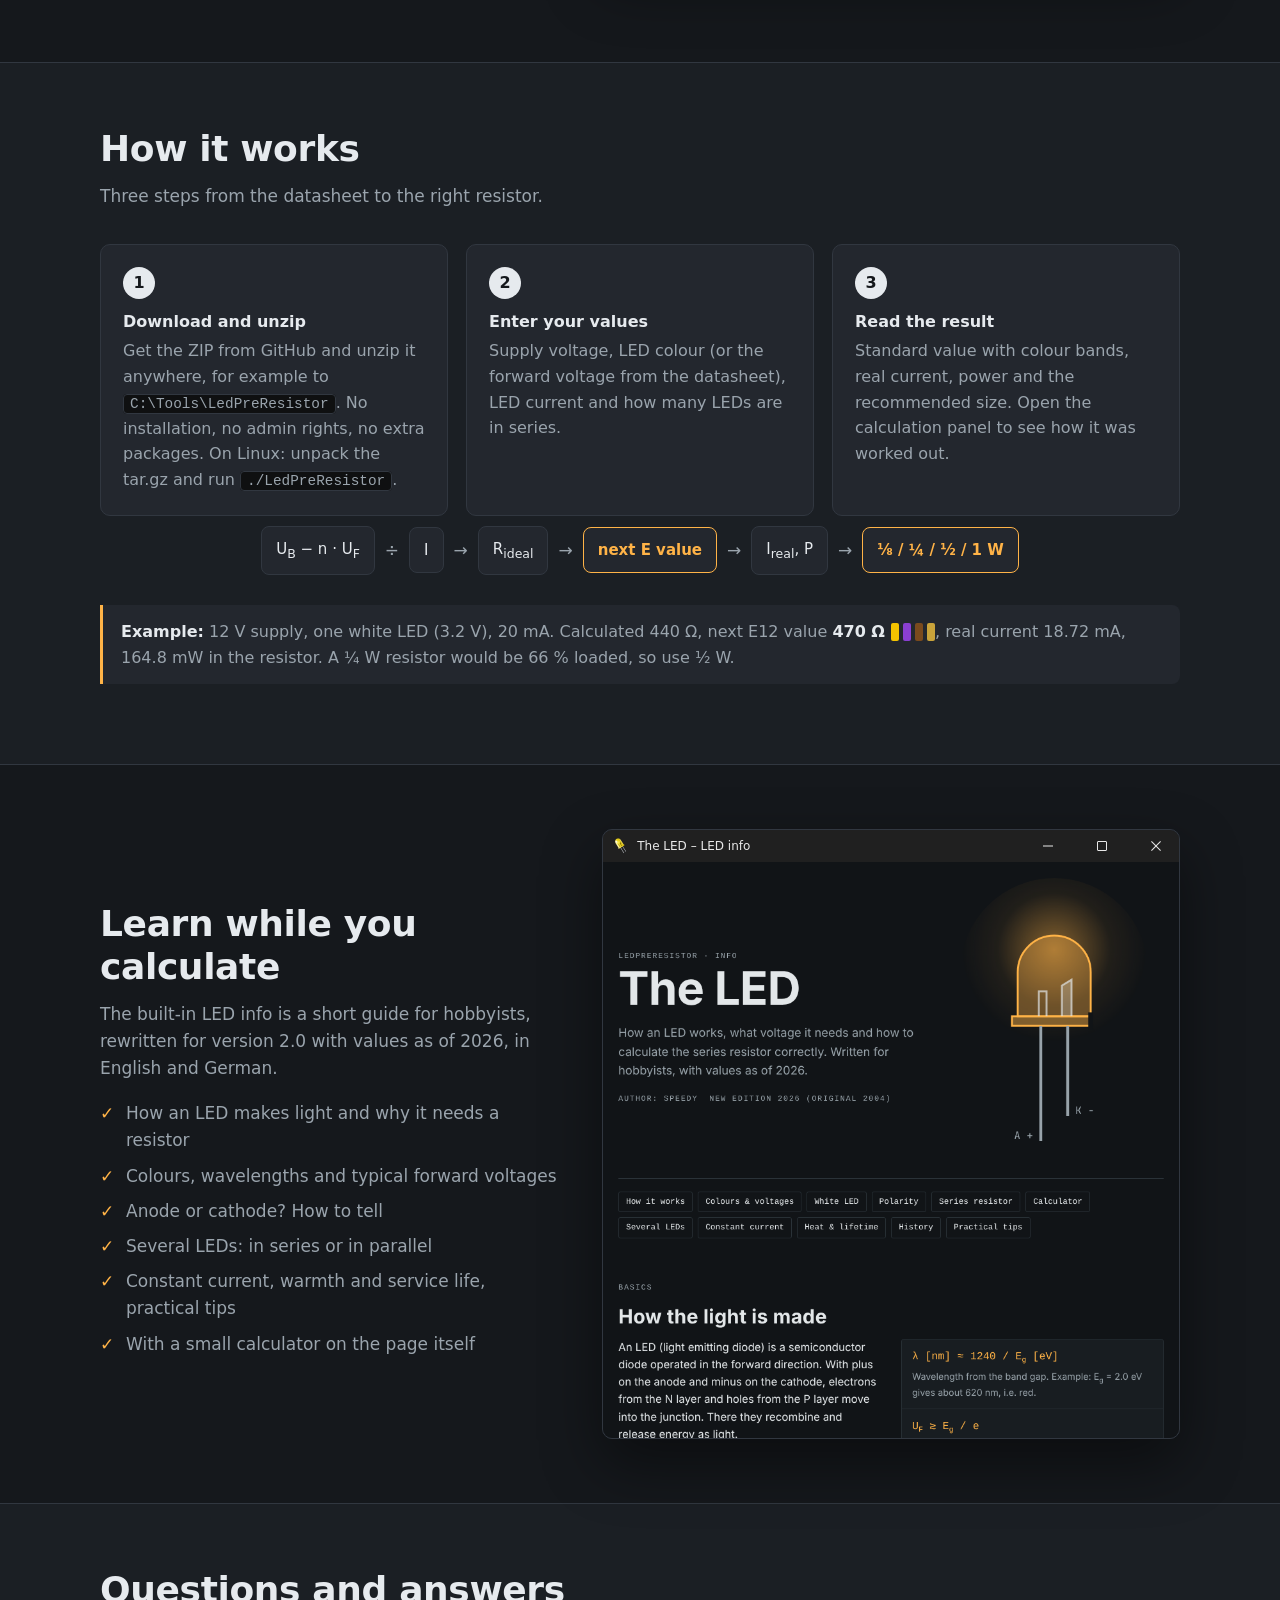
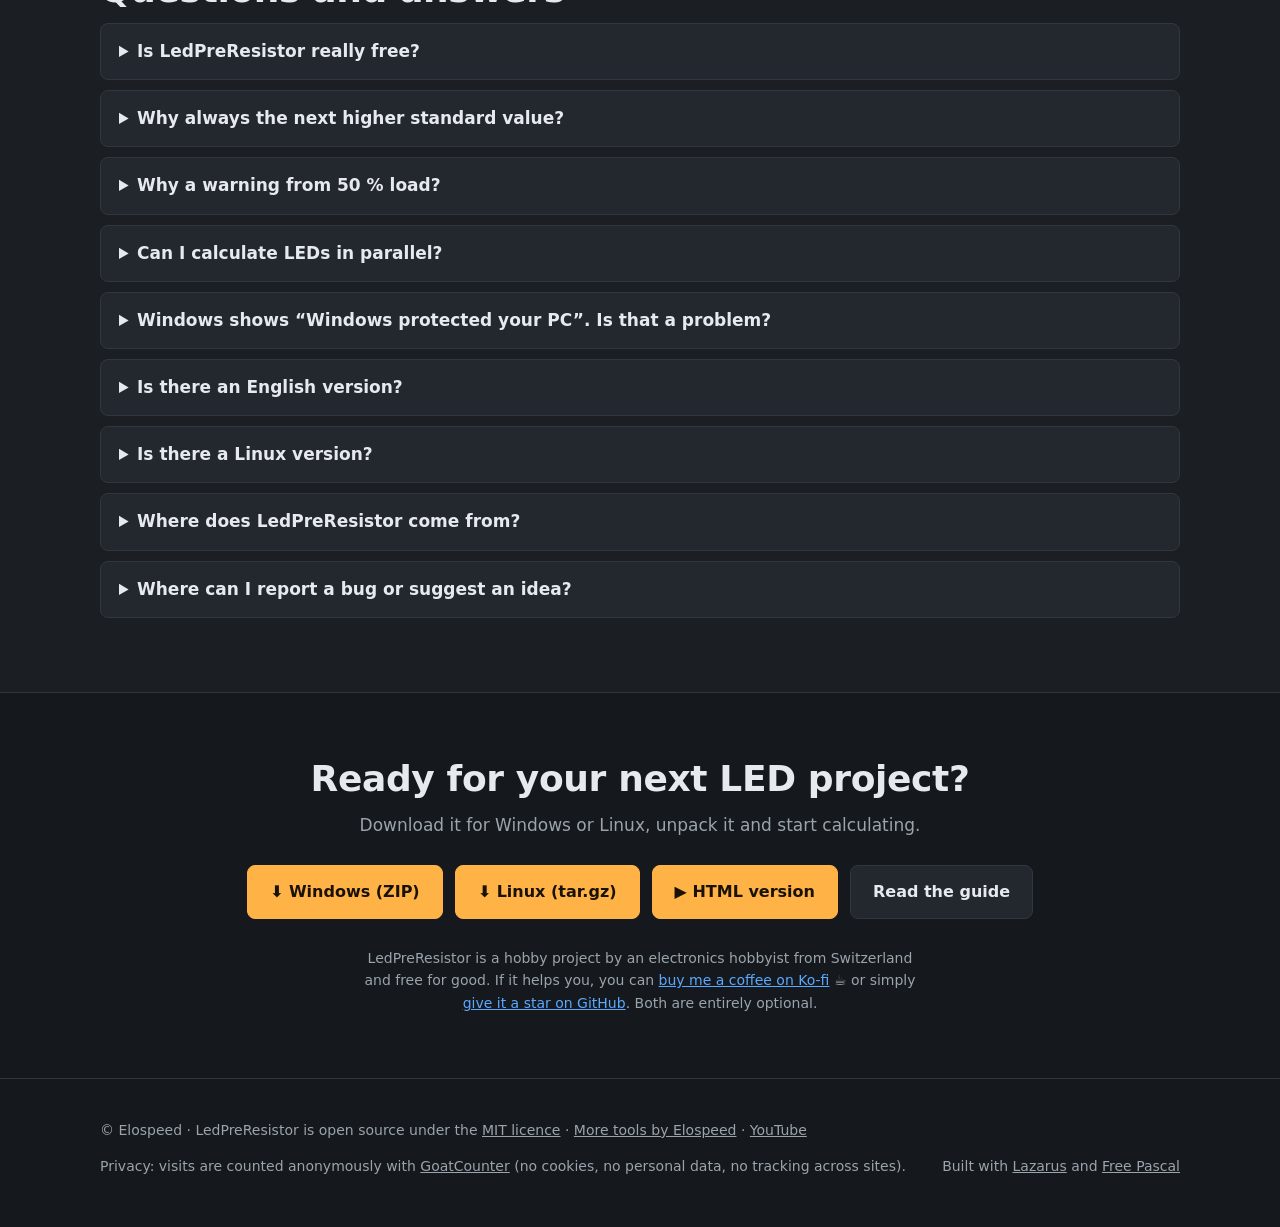
==== commit 13aec35a: "Projektseite: Webversion im Einleitungstext erwähnen" ====
--- a/site/index.html
+++ b/site/index.html
@@ -4,7 +4,7 @@
 <meta charset="utf-8">
 <meta name="viewport" content="width=device-width, initial-scale=1">
 <title>LedPreResistor – free LED series resistor calculator for Windows and Linux</title>
-<meta name="description" content="Elospeed LedPreResistor calculates the series resistor for one or more LEDs: E12/E24/E96 standard value, colour bands, real current, power and the right resistor size, with a step-by-step explanation, plus a blink circuit calculator for the NE555 and the two-transistor multivibrator, and constant current sources with the LM317 or two transistors. Free, open source, for Windows and Linux.">
+<meta name="description" content="Elospeed LedPreResistor calculates the series resistor for one or more LEDs: E12/E24/E96 standard value, colour bands, real current, power and the right resistor size, with a step-by-step explanation, plus a blink circuit calculator for the NE555 and the two-transistor multivibrator, and constant current sources with the LM317 or two transistors. Free, open source, for Windows and Linux, also in the browser.">
 <meta name="keywords" content="LED resistor calculator, series resistor, LED current limiting resistor, E12, E24, E96, resistor colour code, NE555 blinker, astable multivibrator, LED flasher, electronics, Windows, Linux, free, open source">
 <meta name="author" content="Elospeed">
 <meta name="robots" content="index, follow">
@@ -76,7 +76,7 @@
 <section class="hero">
   <div class="wrap">
     <h1>The right resistor<br>for <span class="grad">every LED</span></h1>
-    <p class="lead">Enter the supply voltage, pick the LED colour and the current. LedPreResistor finds the next standard resistor, shows its colour bands, the real current and the power, and tells you which resistor size to use. Every step of the calculation is shown with your own numbers. One small program for Windows and Linux, free and open source.</p>
+    <p class="lead">Enter the supply voltage, pick the LED colour and the current. LedPreResistor finds the next standard resistor, shows its colour bands, the real current and the power, and tells you which resistor size to use. Every step of the calculation is shown with your own numbers. One small program for Windows and Linux, also in the browser, free and open source.</p>
     <div class="cta">
       <a class="btn primary" href="danke/?f=win" data-goatcounter-click="download-win-en">⬇ Download for Windows</a>
       <a class="btn primary" href="danke/?f=linux" data-goatcounter-click="download-linux-en">⬇ Download for Linux</a>
